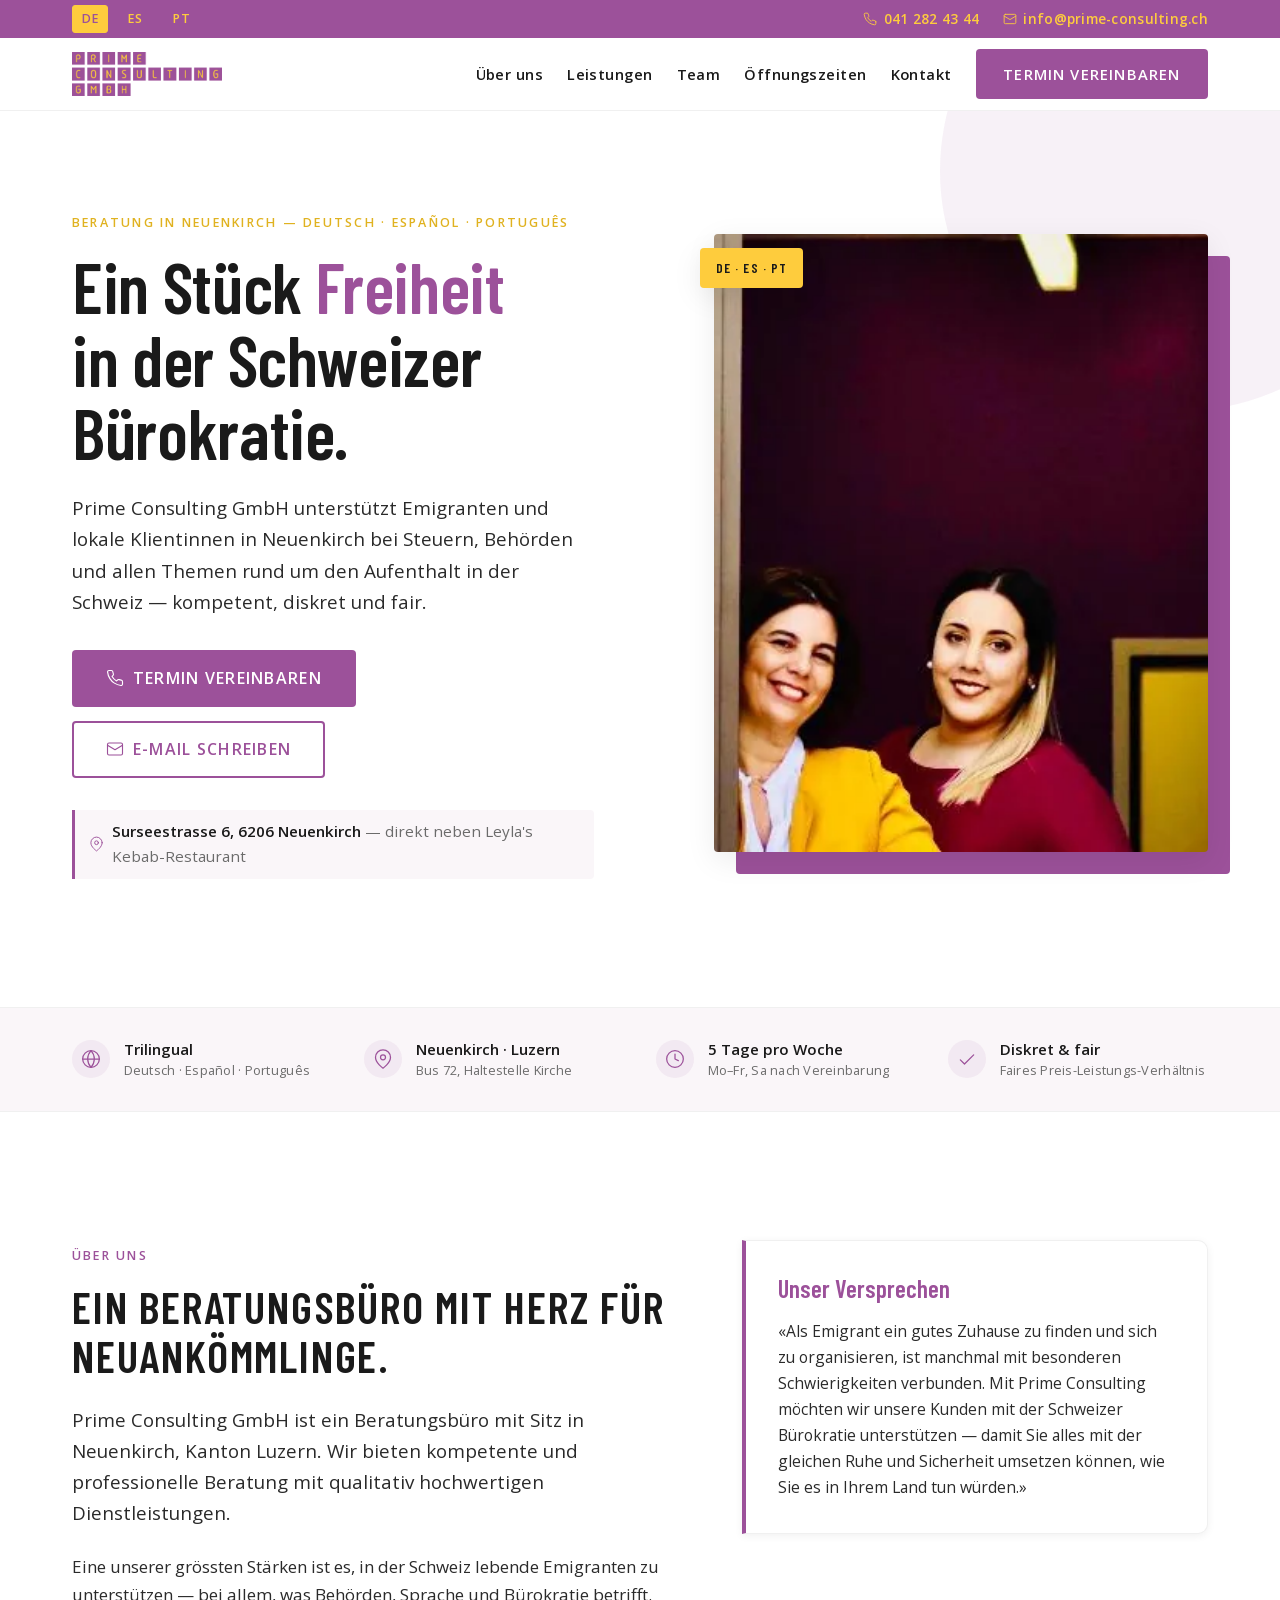
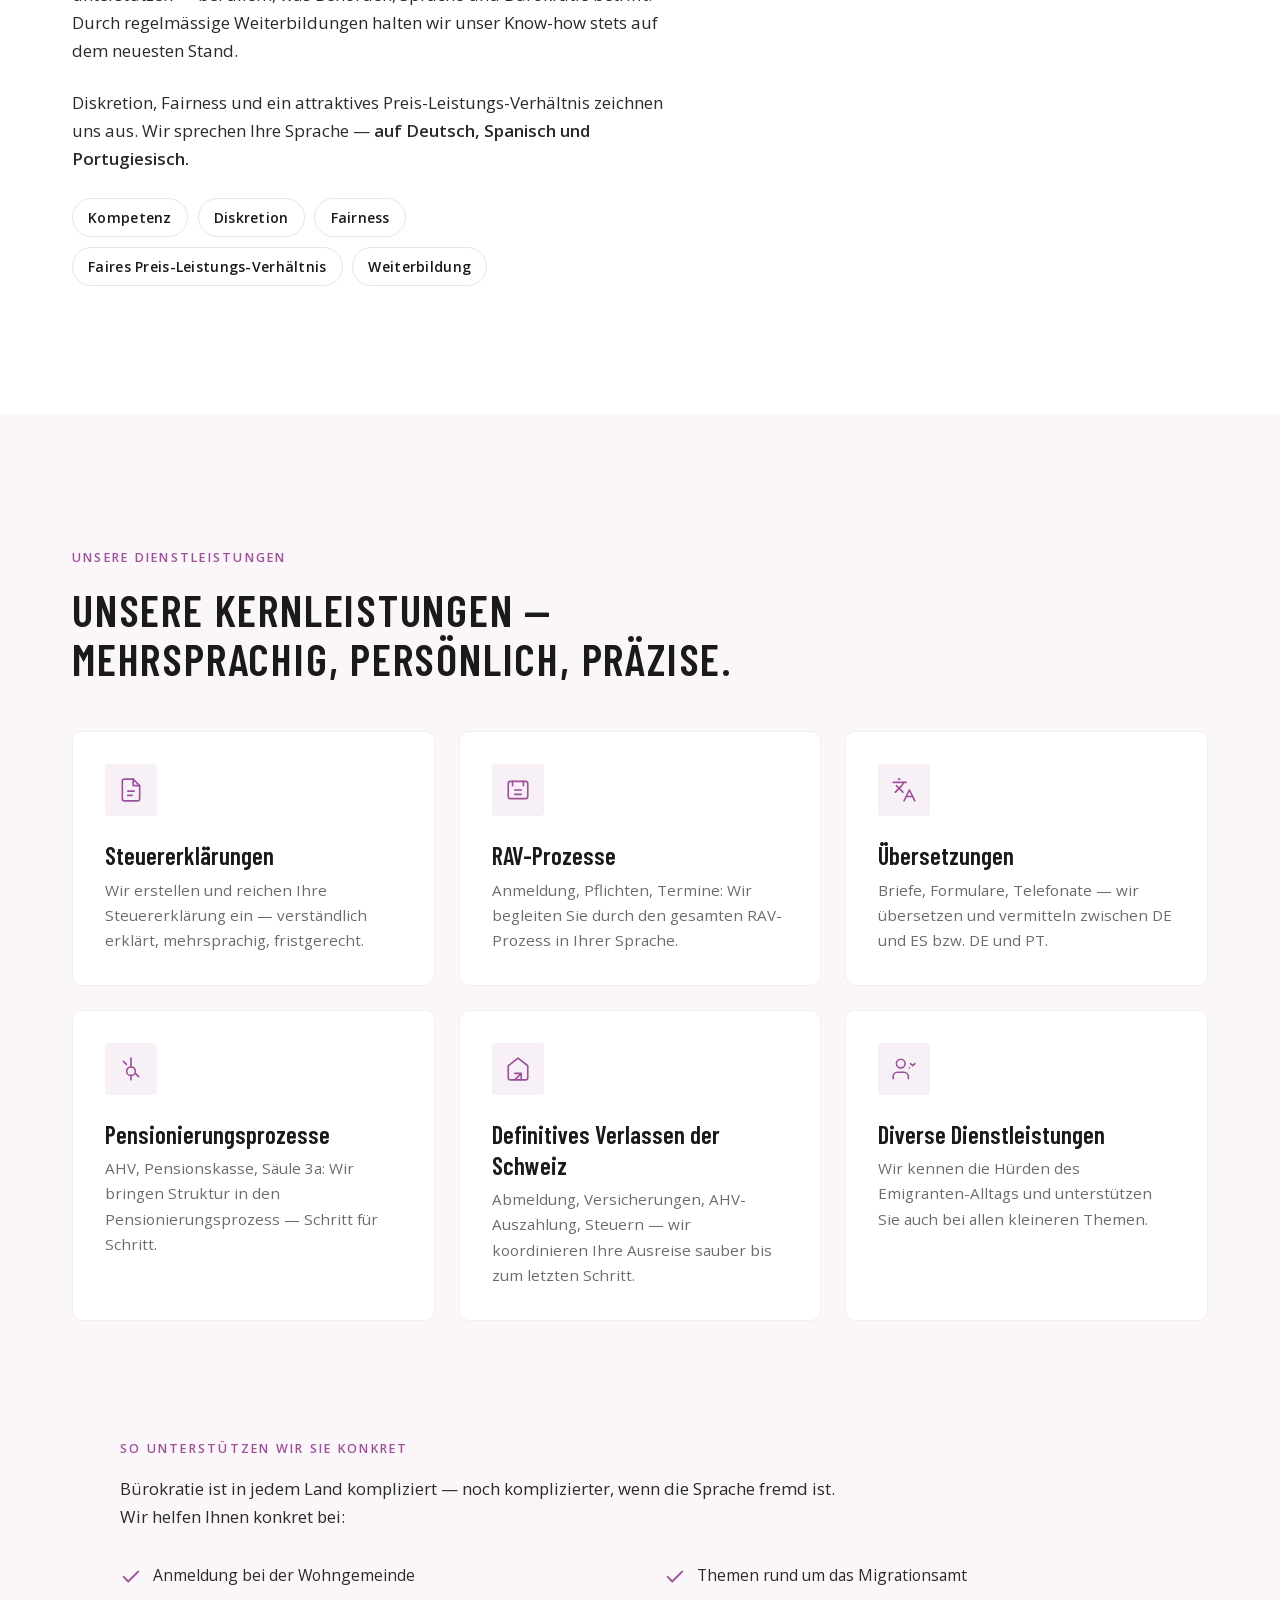
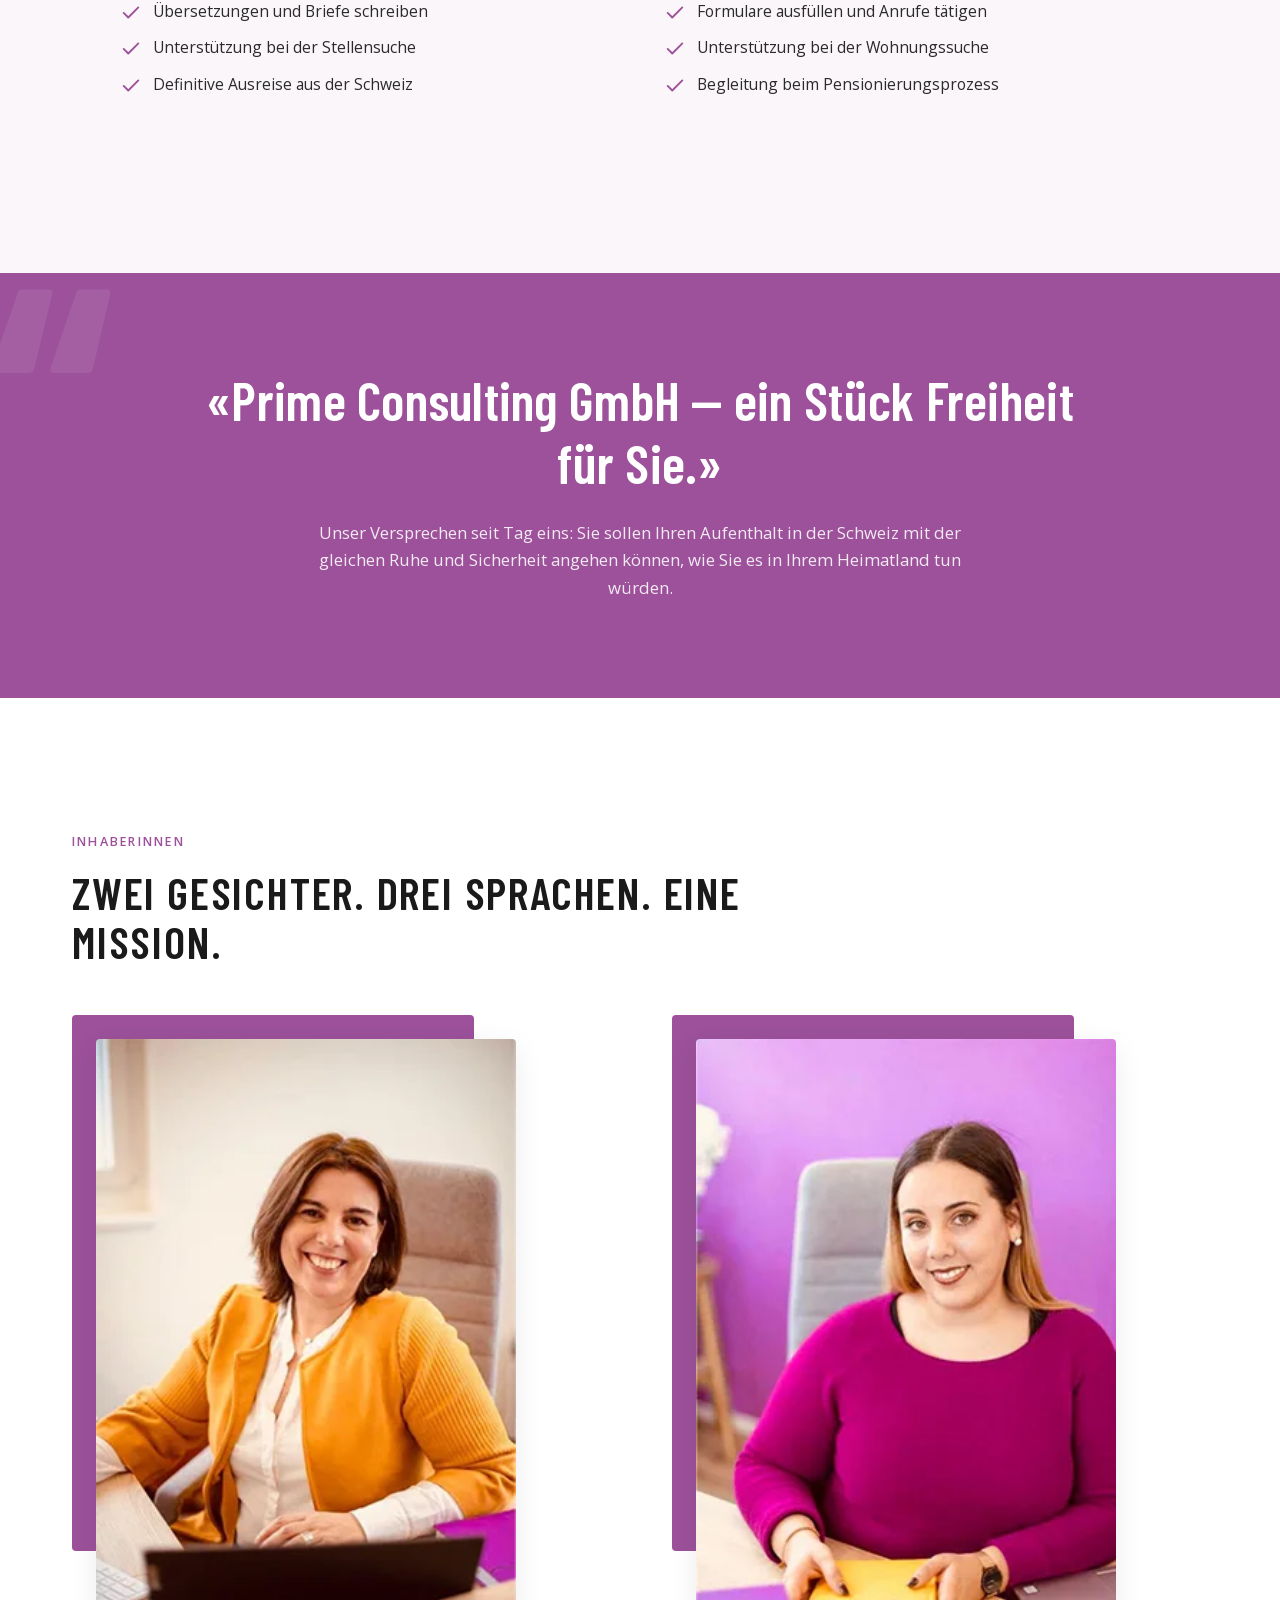
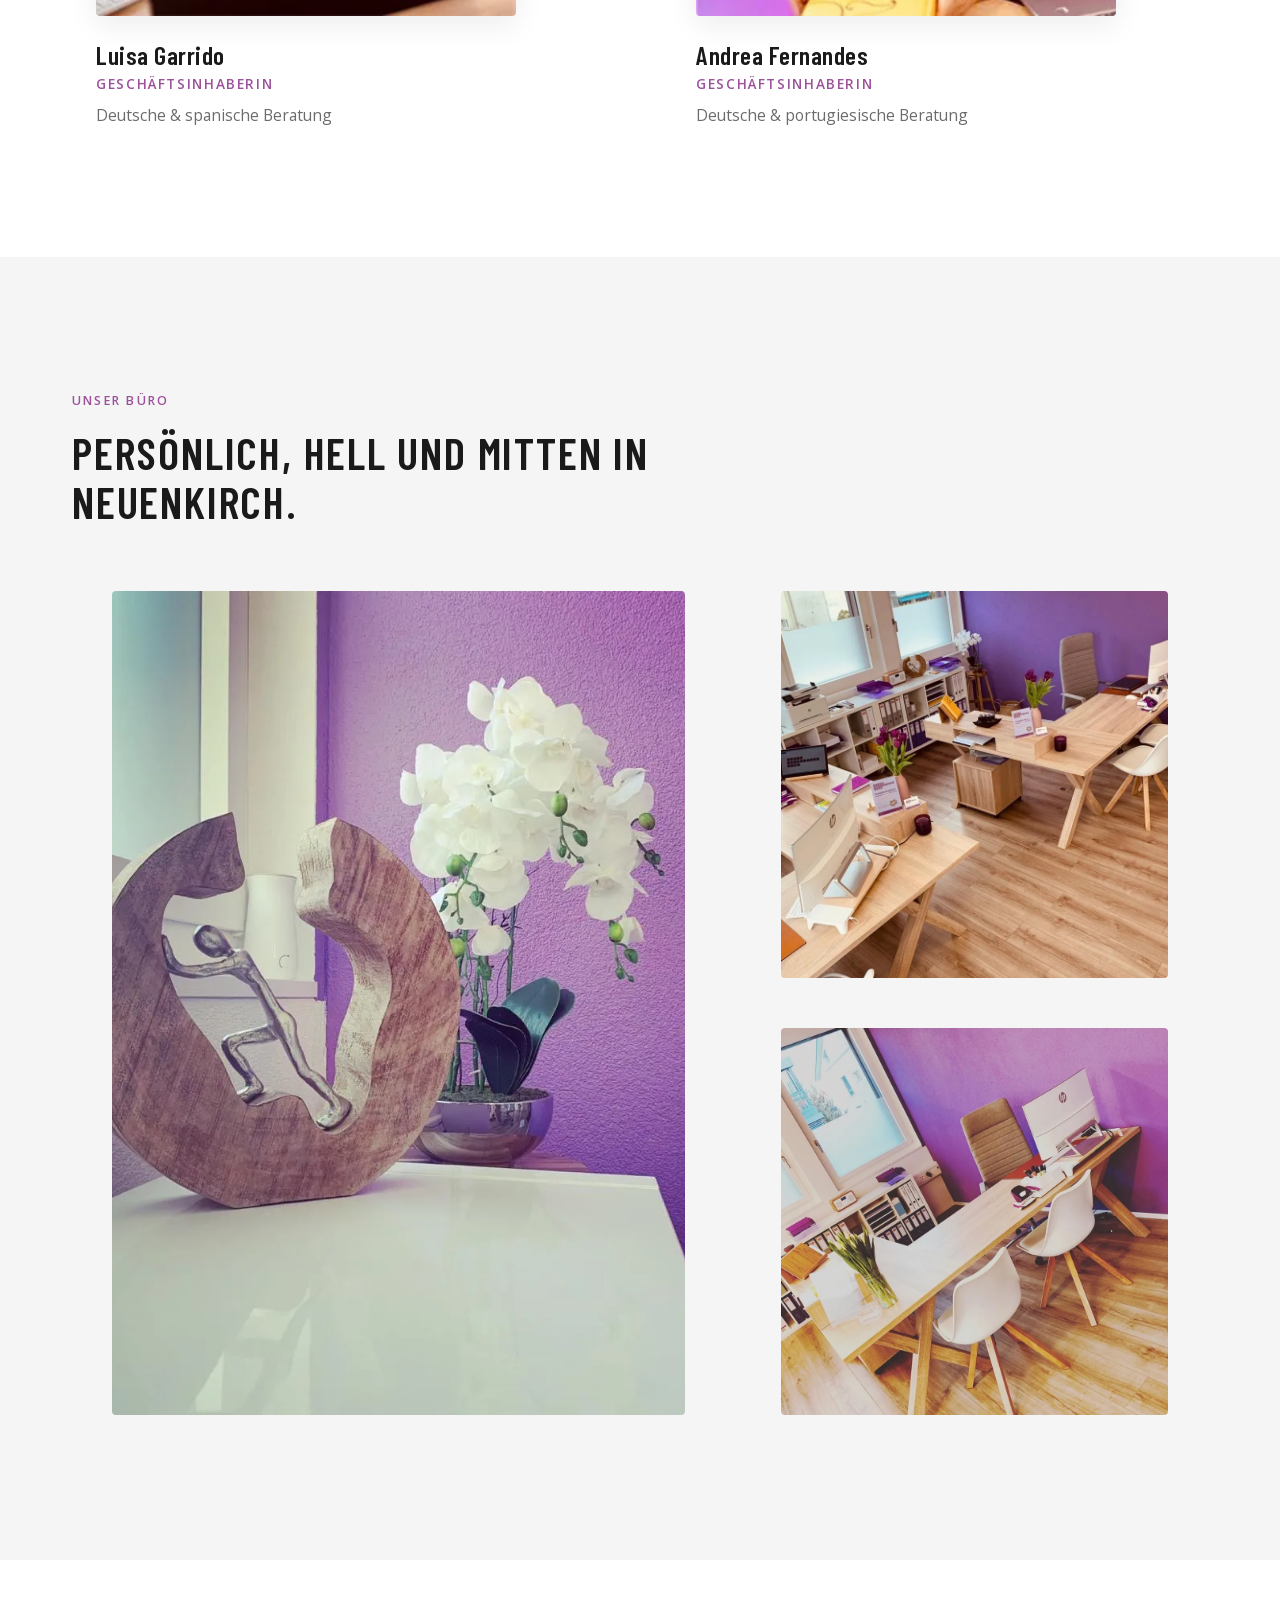
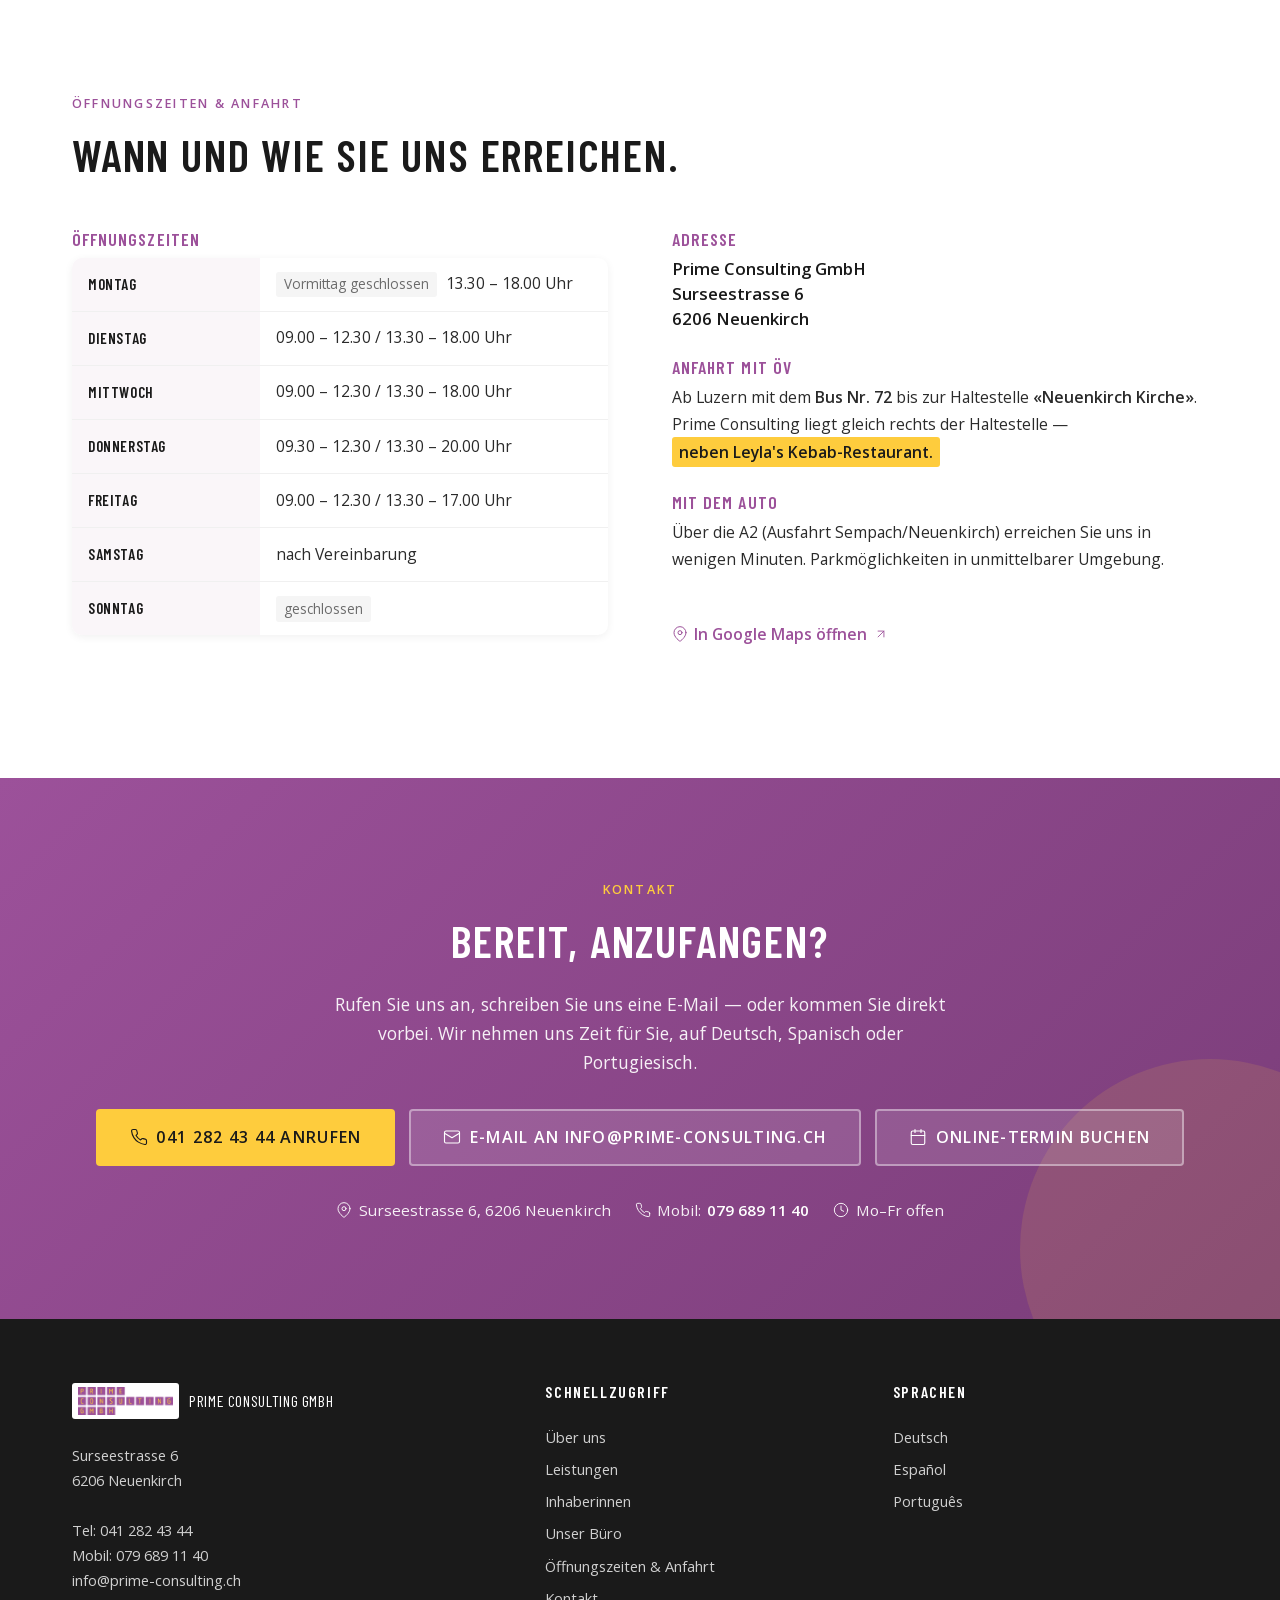
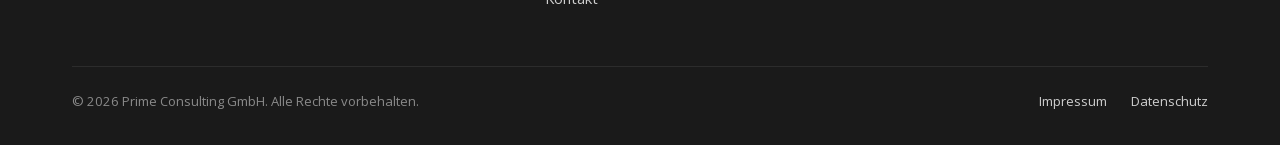
==== index.html @ ddb20177 "Initial commit: Modernisiertes Redesign prime-consulting.ch CD-Adoption (Modus B) — bestehende Marke" ====
<!doctype html>
<html lang="de-CH">
<head>
  <meta charset="utf-8">
  <meta name="viewport" content="width=device-width, initial-scale=1, viewport-fit=cover">
  <meta name="theme-color" content="#9c519a">

  <title>Prime Consulting GmbH — Beratung für Emigranten in Neuenkirch (DE · ES · PT)</title>
  <meta name="description" content="Beratungsbüro in Neuenkirch (LU) für spanisch-, portugiesisch- und deutschsprachige Klienten. Steuern, RAV, Übersetzungen, Pensionierung. Termin: 041 282 43 44.">
  <meta name="keywords" content="Beratung Neuenkirch, Steuererklärung Luzern, RAV Beratung Spanisch, Asesoría Lucerna, Aconselhamento Suíça, Emigranten Beratung">
  <meta name="author" content="Prime Consulting GmbH">
  <meta name="robots" content="index, follow">

  <link rel="canonical" href="https://prime-consulting.ch/">
  <link rel="alternate" href="https://prime-consulting.ch/" hreflang="de-CH">
  <link rel="alternate" href="https://prime-consulting.ch/" hreflang="x-default">

  <!-- Open Graph -->
  <meta property="og:title" content="Prime Consulting GmbH — Beratung in DE · ES · PT">
  <meta property="og:description" content="Beratungsbüro in Neuenkirch (LU). Steuern, Behörden, Pensionierung — auf Deutsch, Spanisch, Portugiesisch.">
  <meta property="og:image" content="https://prime-consulting.ch/assets/images/Prime-Andrea-Luisa-wide.jpg">
  <meta property="og:url" content="https://prime-consulting.ch/">
  <meta property="og:type" content="website">
  <meta property="og:locale" content="de_CH">
  <meta property="og:site_name" content="Prime Consulting GmbH">

  <!-- Twitter -->
  <meta name="twitter:card" content="summary_large_image">
  <meta name="twitter:title" content="Prime Consulting GmbH — Beratung in DE · ES · PT">
  <meta name="twitter:description" content="Beratungsbüro in Neuenkirch (LU). Steuern, Behörden, Pensionierung.">
  <meta name="twitter:image" content="https://prime-consulting.ch/assets/images/Prime-Andrea-Luisa-wide.jpg">

  <!-- Favicon (Logo) -->
  <link rel="icon" type="image/png" href="assets/images/Prime-Logo-PNG.png">
  <link rel="apple-touch-icon" href="assets/images/Prime-Logo-PNG.png">

  <!-- Preload critical assets -->
  <link rel="preload" href="assets/fonts/barlow-condensed-600.woff2" as="font" type="font/woff2" crossorigin>
  <link rel="preload" href="assets/fonts/open-sans-400.woff2" as="font" type="font/woff2" crossorigin>
  <link rel="preload" as="image" href="assets/images/Prime-Andrea-Luisa-wide.webp" type="image/webp">

  <link rel="stylesheet" href="css/style.css">

  <!-- JSON-LD: LocalBusiness -->
  <script type="application/ld+json">
  {
    "@context": "https://schema.org",
    "@type": "LocalBusiness",
    "@id": "https://prime-consulting.ch/#localbusiness",
    "name": "Prime Consulting GmbH",
    "image": "https://prime-consulting.ch/assets/images/Prime-Andrea-Luisa-wide.jpg",
    "logo": "https://prime-consulting.ch/assets/images/Prime-Logo-PNG.png",
    "url": "https://prime-consulting.ch/",
    "telephone": "+41412824344",
    "email": "info@prime-consulting.ch",
    "priceRange": "$$",
    "description": "Beratungsbüro in Neuenkirch (LU) für spanisch-, portugiesisch- und deutschsprachige Klienten. Steuern, RAV, Übersetzungen, Pensionierung.",
    "address": {
      "@type": "PostalAddress",
      "streetAddress": "Surseestrasse 6",
      "addressLocality": "Neuenkirch",
      "postalCode": "6206",
      "addressRegion": "LU",
      "addressCountry": "CH"
    },
    "geo": {
      "@type": "GeoCoordinates",
      "latitude": 47.2086,
      "longitude": 8.1986
    },
    "areaServed": [
      { "@type": "AdministrativeArea", "name": "Kanton Luzern" },
      { "@type": "Country", "name": "Schweiz" }
    ],
    "availableLanguage": [
      { "@type": "Language", "name": "German", "alternateName": "de" },
      { "@type": "Language", "name": "Spanish", "alternateName": "es" },
      { "@type": "Language", "name": "Portuguese", "alternateName": "pt" }
    ],
    "openingHoursSpecification": [
      { "@type": "OpeningHoursSpecification", "dayOfWeek": "Monday",    "opens": "13:30", "closes": "18:00" },
      { "@type": "OpeningHoursSpecification", "dayOfWeek": "Tuesday",   "opens": "09:00", "closes": "12:30" },
      { "@type": "OpeningHoursSpecification", "dayOfWeek": "Tuesday",   "opens": "13:30", "closes": "18:00" },
      { "@type": "OpeningHoursSpecification", "dayOfWeek": "Wednesday", "opens": "09:00", "closes": "12:30" },
      { "@type": "OpeningHoursSpecification", "dayOfWeek": "Wednesday", "opens": "13:30", "closes": "18:00" },
      { "@type": "OpeningHoursSpecification", "dayOfWeek": "Thursday",  "opens": "09:30", "closes": "12:30" },
      { "@type": "OpeningHoursSpecification", "dayOfWeek": "Thursday",  "opens": "13:30", "closes": "20:00" },
      { "@type": "OpeningHoursSpecification", "dayOfWeek": "Friday",    "opens": "09:00", "closes": "12:30" },
      { "@type": "OpeningHoursSpecification", "dayOfWeek": "Friday",    "opens": "13:30", "closes": "17:00" }
    ],
    "contactPoint": [{
      "@type": "ContactPoint",
      "telephone": "+41412824344",
      "contactType": "customer service",
      "availableLanguage": ["de", "es", "pt"],
      "areaServed": "CH"
    }, {
      "@type": "ContactPoint",
      "telephone": "+41796891140",
      "contactType": "mobile",
      "availableLanguage": ["de", "es", "pt"]
    }]
  }
  </script>

  <!-- JSON-LD: Organization -->
  <script type="application/ld+json">
  {
    "@context": "https://schema.org",
    "@type": "Organization",
    "@id": "https://prime-consulting.ch/#organization",
    "name": "Prime Consulting GmbH",
    "legalName": "Prime Consulting GmbH",
    "url": "https://prime-consulting.ch/",
    "logo": "https://prime-consulting.ch/assets/images/Prime-Logo-PNG.png",
    "knowsLanguage": ["de", "es", "pt"],
    "founder": [
      {
        "@type": "Person",
        "name": "Luisa Garrido",
        "jobTitle": "Geschäftsinhaberin",
        "knowsLanguage": ["de", "es"]
      },
      {
        "@type": "Person",
        "name": "Andrea Fernandes",
        "jobTitle": "Geschäftsinhaberin",
        "knowsLanguage": ["de", "pt"]
      }
    ],
    "address": {
      "@type": "PostalAddress",
      "streetAddress": "Surseestrasse 6",
      "addressLocality": "Neuenkirch",
      "postalCode": "6206",
      "addressCountry": "CH"
    }
  }
  </script>

  <!-- JSON-LD: Services -->
  <script type="application/ld+json">
  {
    "@context": "https://schema.org",
    "@graph": [
      {
        "@type": "Service",
        "name": "Steuererklärungen",
        "provider": { "@id": "https://prime-consulting.ch/#localbusiness" },
        "areaServed": { "@type": "Country", "name": "Schweiz" },
        "description": "Erstellung und Einreichung von Steuererklärungen für Privatpersonen, mehrsprachig (DE, ES, PT)."
      },
      {
        "@type": "Service",
        "name": "RAV-Prozesse",
        "provider": { "@id": "https://prime-consulting.ch/#localbusiness" },
        "areaServed": { "@type": "Country", "name": "Schweiz" },
        "description": "Begleitung im RAV-Prozess: Anmeldung, Pflichten, Kommunikation mit Behörden auf Deutsch, Spanisch oder Portugiesisch."
      },
      {
        "@type": "Service",
        "name": "Übersetzungen",
        "provider": { "@id": "https://prime-consulting.ch/#localbusiness" },
        "description": "Übersetzungen, Briefe, Formulare und Telefonate in den Sprachkombinationen DE/ES und DE/PT."
      },
      {
        "@type": "Service",
        "name": "Pensionierungsprozesse",
        "provider": { "@id": "https://prime-consulting.ch/#localbusiness" },
        "areaServed": { "@type": "Country", "name": "Schweiz" },
        "description": "Beratung und Begleitung im gesamten Pensionierungsprozess."
      },
      {
        "@type": "Service",
        "name": "Definitives Verlassen der Schweiz",
        "provider": { "@id": "https://prime-consulting.ch/#localbusiness" },
        "description": "Vollständige Unterstützung bei der definitiven Ausreise: Abmeldung, AHV, Versicherungen, Steuern."
      }
    ]
  }
  </script>
</head>
<body>

  <a href="#main" class="skip-link">Zum Hauptinhalt springen</a>

  <!-- ============================================================
       TOP BAR
       ============================================================ -->
  <div class="topbar" id="topbar">
    <div class="container topbar__inner">
      <ul class="lang-switch" aria-label="Sprache wählen">
        <li><a href="/" aria-current="true" lang="de">DE</a></li>
        <li>
          <button type="button" lang="es"
            data-not-implemented="La versión en español estará disponible próximamente.">
            ES
          </button>
        </li>
        <li>
          <button type="button" lang="pt"
            data-not-implemented="A versão em português estará disponível em breve.">
            PT
          </button>
        </li>
      </ul>
      <div class="topbar__contact">
        <a href="tel:+41412824344" aria-label="Anrufen — 041 282 43 44">
          <svg class="icon" viewBox="0 0 24 24" aria-hidden="true"><path d="M22 16.92v3a2 2 0 0 1-2.18 2 19.79 19.79 0 0 1-8.63-3.07 19.5 19.5 0 0 1-6-6A19.79 19.79 0 0 1 2.12 4.18 2 2 0 0 1 4.11 2h3a2 2 0 0 1 2 1.72c.13.96.36 1.9.7 2.8a2 2 0 0 1-.45 2.11L8.09 9.91a16 16 0 0 0 6 6l1.27-1.27a2 2 0 0 1 2.11-.45c.9.34 1.84.57 2.8.7A2 2 0 0 1 22 16.92Z"/></svg>
          <span>041 282 43 44</span>
        </a>
        <a href="mailto:info@prime-consulting.ch" class="topbar__email" aria-label="E-Mail an info@prime-consulting.ch">
          <svg class="icon" viewBox="0 0 24 24" aria-hidden="true"><rect x="2" y="4" width="20" height="16" rx="2"/><path d="m22 7-10 6L2 7"/></svg>
          <span>info@prime-consulting.ch</span>
        </a>
      </div>
    </div>
  </div>

  <!-- ============================================================
       HEADER (sticky)
       ============================================================ -->
  <header class="header" id="header">
    <div class="container header__inner">
      <a href="#hero" class="header__logo" aria-label="Prime Consulting GmbH — Startseite">
        <img src="assets/images/Prime-Logo-PNG.png" alt="Prime Consulting GmbH Logo" width="160" height="44">
      </a>
      <nav class="nav" aria-label="Hauptnavigation">
        <ul class="nav__list">
          <li><a class="nav__link" href="#ueber">Über uns</a></li>
          <li><a class="nav__link" href="#leistungen">Leistungen</a></li>
          <li><a class="nav__link" href="#team">Team</a></li>
          <li><a class="nav__link" href="#zeiten-anfahrt">Öffnungszeiten</a></li>
          <li><a class="nav__link" href="#kontakt">Kontakt</a></li>
        </ul>
        <a class="btn btn--primary nav__cta" href="tel:+41412824344">Termin vereinbaren</a>
        <button class="nav-toggle" type="button"
                aria-label="Menü öffnen"
                aria-expanded="false"
                aria-controls="nav-panel">
          <svg class="icon icon-open" viewBox="0 0 24 24" aria-hidden="true"><path d="M3 6h18M3 12h18M3 18h18"/></svg>
          <svg class="icon icon-close" viewBox="0 0 24 24" aria-hidden="true"><path d="M6 6 18 18M18 6 6 18"/></svg>
        </button>
      </nav>
    </div>

    <!-- Mobile nav panel -->
    <div class="nav-panel" id="nav-panel" aria-label="Mobile Navigation">
      <ul class="nav-panel__list">
        <li><a href="#ueber">Über uns</a></li>
        <li><a href="#leistungen">Leistungen</a></li>
        <li><a href="#team">Team</a></li>
        <li><a href="#buero">Unser Büro</a></li>
        <li><a href="#zeiten-anfahrt">Öffnungszeiten & Anfahrt</a></li>
        <li><a href="#kontakt">Kontakt</a></li>
      </ul>
      <div class="nav-panel__cta">
        <a class="btn btn--primary btn--lg" href="tel:+41412824344">041 282 43 44 anrufen</a>
        <a class="btn btn--outline" href="mailto:info@prime-consulting.ch">E-Mail schreiben</a>
      </div>
    </div>
  </header>

  <main id="main">

    <!-- ============================================================
         HERO
         ============================================================ -->
    <section class="hero" id="hero" aria-labelledby="hero-title">
      <div class="container">
        <div class="hero__grid">
          <div class="hero__copy">
            <span class="eyebrow eyebrow--gold">Beratung in Neuenkirch — Deutsch · Español · Português</span>
            <h1 id="hero-title" class="hero__title">
              Ein Stück <span class="accent">Freiheit</span><br>
              in der Schweizer Bürokratie.
            </h1>
            <p class="hero__sub">
              Prime Consulting GmbH unterstützt Emigranten und lokale Klientinnen
              in Neuenkirch bei Steuern, Behörden und allen Themen rund um den
              Aufenthalt in der Schweiz — kompetent, diskret und fair.
            </p>
            <div class="hero__ctas">
              <a class="btn btn--primary btn--lg" href="tel:+41412824344">
                <svg class="icon" viewBox="0 0 24 24" aria-hidden="true"><path d="M22 16.92v3a2 2 0 0 1-2.18 2 19.79 19.79 0 0 1-8.63-3.07 19.5 19.5 0 0 1-6-6A19.79 19.79 0 0 1 2.12 4.18 2 2 0 0 1 4.11 2h3a2 2 0 0 1 2 1.72c.13.96.36 1.9.7 2.8a2 2 0 0 1-.45 2.11L8.09 9.91a16 16 0 0 0 6 6l1.27-1.27a2 2 0 0 1 2.11-.45c.9.34 1.84.57 2.8.7A2 2 0 0 1 22 16.92Z"/></svg>
                Termin vereinbaren
              </a>
              <a class="btn btn--outline btn--lg" href="mailto:info@prime-consulting.ch">
                <svg class="icon" viewBox="0 0 24 24" aria-hidden="true"><rect x="2" y="4" width="20" height="16" rx="2"/><path d="m22 7-10 6L2 7"/></svg>
                E-Mail schreiben
              </a>
            </div>
            <p class="hero__local">
              <svg class="icon" viewBox="0 0 24 24" aria-hidden="true" style="color: var(--color-primary); width:18px; height:18px;"><path d="M21 10c0 7-9 13-9 13s-9-6-9-13a9 9 0 0 1 18 0Z"/><circle cx="12" cy="10" r="3"/></svg>
              <span><strong>Surseestrasse 6, 6206 Neuenkirch</strong> — direkt neben Leyla's Kebab-Restaurant</span>
            </p>
          </div>
          <div class="hero__media">
            <span class="hero__badge">DE · ES · PT</span>
            <picture>
              <source srcset="assets/images/hero-portrait.webp" type="image/webp">
              <img src="assets/images/hero-portrait.jpg"
                   alt="Luisa Garrido und Andrea Fernandes im Eingang der Prime Consulting GmbH in Neuenkirch."
                   width="540" height="650"
                   class="hero__media-img"
                   fetchpriority="high"
                   decoding="async">
            </picture>
          </div>
        </div>
      </div>
    </section>

    <!-- ============================================================
         TRUST BAR
         ============================================================ -->
    <section class="trust" id="trust" aria-label="Vertrauen auf einen Blick">
      <div class="container">
        <ul class="trust__grid" style="list-style:none; padding:0; margin:0;">
          <li class="trust__item">
            <span class="trust__icon" aria-hidden="true">
              <svg class="icon" viewBox="0 0 24 24"><circle cx="12" cy="12" r="10"/><path d="M2 12h20M12 2a15.3 15.3 0 0 1 4 10 15.3 15.3 0 0 1-4 10 15.3 15.3 0 0 1-4-10 15.3 15.3 0 0 1 4-10Z"/></svg>
            </span>
            <span class="trust__text">Trilingual<small>Deutsch · Español · Português</small></span>
          </li>
          <li class="trust__item">
            <span class="trust__icon" aria-hidden="true">
              <svg class="icon" viewBox="0 0 24 24"><path d="M21 10c0 7-9 13-9 13s-9-6-9-13a9 9 0 0 1 18 0Z"/><circle cx="12" cy="10" r="3"/></svg>
            </span>
            <span class="trust__text">Neuenkirch · Luzern<small>Bus 72, Haltestelle Kirche</small></span>
          </li>
          <li class="trust__item">
            <span class="trust__icon" aria-hidden="true">
              <svg class="icon" viewBox="0 0 24 24"><circle cx="12" cy="12" r="10"/><path d="M12 6v6l4 2"/></svg>
            </span>
            <span class="trust__text">5 Tage pro Woche<small>Mo–Fr, Sa nach Vereinbarung</small></span>
          </li>
          <li class="trust__item">
            <span class="trust__icon" aria-hidden="true">
              <svg class="icon" viewBox="0 0 24 24"><path d="M20 7 9 18l-5-5"/></svg>
            </span>
            <span class="trust__text">Diskret & fair<small>Faires Preis-Leistungs-Verhältnis</small></span>
          </li>
        </ul>
      </div>
    </section>

    <!-- ============================================================
         ÜBER UNS
         ============================================================ -->
    <section class="section" id="ueber" aria-labelledby="ueber-title">
      <div class="container">
        <div class="about__grid">
          <div>
            <span class="eyebrow">Über uns</span>
            <h2 id="ueber-title">Ein Beratungsbüro mit Herz für Neuankömmlinge.</h2>
            <p class="lead">
              Prime Consulting GmbH ist ein Beratungsbüro mit Sitz in Neuenkirch,
              Kanton Luzern. Wir bieten kompetente und professionelle Beratung
              mit qualitativ hochwertigen Dienstleistungen.
            </p>
            <p>
              Eine unserer grössten Stärken ist es, in der Schweiz lebende
              Emigranten zu unterstützen — bei allem, was Behörden, Sprache
              und Bürokratie betrifft. Durch regelmässige Weiterbildungen
              halten wir unser Know-how stets auf dem neuesten Stand.
            </p>
            <p>
              Diskretion, Fairness und ein attraktives Preis-Leistungs-Verhältnis
              zeichnen uns aus. Wir sprechen Ihre Sprache —
              <strong>auf Deutsch, Spanisch und Portugiesisch.</strong>
            </p>
            <ul class="about__values" aria-label="Unsere Werte">
              <li>Kompetenz</li>
              <li>Diskretion</li>
              <li>Fairness</li>
              <li>Faires Preis-Leistungs-Verhältnis</li>
              <li>Weiterbildung</li>
            </ul>
          </div>
          <aside class="about__aside" aria-label="Unser Versprechen">
            <h3>Unser Versprechen</h3>
            <p>
              «Als Emigrant ein gutes Zuhause zu finden und sich zu
              organisieren, ist manchmal mit besonderen Schwierigkeiten
              verbunden. Mit Prime Consulting möchten wir unsere Kunden mit
              der Schweizer Bürokratie unterstützen — damit Sie alles mit
              der gleichen Ruhe und Sicherheit umsetzen können, wie Sie es
              in Ihrem Land tun würden.»
            </p>
          </aside>
        </div>
      </div>
    </section>

    <!-- ============================================================
         LEISTUNGEN
         ============================================================ -->
    <section class="section section--alt" id="leistungen" aria-labelledby="leistungen-title">
      <div class="container">
        <div class="section__head">
          <span class="eyebrow">Unsere Dienstleistungen</span>
          <h2 id="leistungen-title">Unsere Kernleistungen — mehrsprachig, persönlich, präzise.</h2>
        </div>

        <div class="services__grid">
          <article class="service">
            <span class="service__icon" aria-hidden="true">
              <svg class="icon" viewBox="0 0 24 24"><path d="M14 2H6a2 2 0 0 0-2 2v16a2 2 0 0 0 2 2h12a2 2 0 0 0 2-2V8z"/><path d="M14 2v6h6M9 13h6M9 17h4"/></svg>
            </span>
            <h3>Steuererklärungen</h3>
            <p>Wir erstellen und reichen Ihre Steuererklärung ein — verständlich erklärt, mehrsprachig, fristgerecht.</p>
          </article>

          <article class="service">
            <span class="service__icon" aria-hidden="true">
              <svg class="icon" viewBox="0 0 24 24"><path d="M9 12h6M9 16h6"/><rect x="3" y="4" width="18" height="16" rx="2"/><path d="M7 4v4M17 4v4"/></svg>
            </span>
            <h3>RAV-Prozesse</h3>
            <p>Anmeldung, Pflichten, Termine: Wir begleiten Sie durch den gesamten RAV-Prozess in Ihrer Sprache.</p>
          </article>

          <article class="service">
            <span class="service__icon" aria-hidden="true">
              <svg class="icon" viewBox="0 0 24 24"><path d="m5 8 6 6"/><path d="m4 14 6-6 2-3"/><path d="M2 5h12M7 2h1"/><path d="m22 22-5-10-5 10"/><path d="M14 18h6"/></svg>
            </span>
            <h3>Übersetzungen</h3>
            <p>Briefe, Formulare, Telefonate — wir übersetzen und vermitteln zwischen DE und ES bzw. DE und PT.</p>
          </article>

          <article class="service">
            <span class="service__icon" aria-hidden="true">
              <svg class="icon" viewBox="0 0 24 24"><path d="M12 2v8M12 22v-4"/><circle cx="12" cy="14" r="4"/><path d="m4.93 4.93 2.83 2.83M16.24 16.24l2.83 2.83"/></svg>
            </span>
            <h3>Pensionierungsprozesse</h3>
            <p>AHV, Pensionskasse, Säule 3a: Wir bringen Struktur in den Pensionierungsprozess — Schritt für Schritt.</p>
          </article>

          <article class="service">
            <span class="service__icon" aria-hidden="true">
              <svg class="icon" viewBox="0 0 24 24"><path d="M3 9 12 2l9 7v11a2 2 0 0 1-2 2H5a2 2 0 0 1-2-2z"/><path d="m9 22 6-6M9 16h6v6"/></svg>
            </span>
            <h3>Definitives Verlassen der Schweiz</h3>
            <p>Abmeldung, Versicherungen, AHV-Auszahlung, Steuern — wir koordinieren Ihre Ausreise sauber bis zum letzten Schritt.</p>
          </article>

          <article class="service">
            <span class="service__icon" aria-hidden="true">
              <svg class="icon" viewBox="0 0 24 24"><circle cx="9" cy="7" r="4"/><path d="M17 11h.01M22 7l-2 2-2-2"/><path d="M2 21v-2a4 4 0 0 1 4-4h6a4 4 0 0 1 4 4v2"/></svg>
            </span>
            <h3>Diverse Dienstleistungen</h3>
            <p>Wir kennen die Hürden des Emigranten-Alltags und unterstützen Sie auch bei allen kleineren Themen.</p>
          </article>
        </div>

        <div class="services-detail">
          <span class="eyebrow">So unterstützen wir Sie konkret</span>
          <p class="services-detail__intro">
            Bürokratie ist in jedem Land kompliziert — noch komplizierter,
            wenn die Sprache fremd ist. Wir helfen Ihnen konkret bei:
          </p>
          <ul class="services-detail__list">
            <li><svg viewBox="0 0 24 24" aria-hidden="true"><path d="M20 7 9 18l-5-5" stroke="currentColor" stroke-width="2" fill="none" stroke-linecap="round" stroke-linejoin="round"/></svg> Anmeldung bei der Wohngemeinde</li>
            <li><svg viewBox="0 0 24 24" aria-hidden="true"><path d="M20 7 9 18l-5-5" stroke="currentColor" stroke-width="2" fill="none" stroke-linecap="round" stroke-linejoin="round"/></svg> Themen rund um das Migrationsamt</li>
            <li><svg viewBox="0 0 24 24" aria-hidden="true"><path d="M20 7 9 18l-5-5" stroke="currentColor" stroke-width="2" fill="none" stroke-linecap="round" stroke-linejoin="round"/></svg> Übersetzungen und Briefe schreiben</li>
            <li><svg viewBox="0 0 24 24" aria-hidden="true"><path d="M20 7 9 18l-5-5" stroke="currentColor" stroke-width="2" fill="none" stroke-linecap="round" stroke-linejoin="round"/></svg> Formulare ausfüllen und Anrufe tätigen</li>
            <li><svg viewBox="0 0 24 24" aria-hidden="true"><path d="M20 7 9 18l-5-5" stroke="currentColor" stroke-width="2" fill="none" stroke-linecap="round" stroke-linejoin="round"/></svg> Unterstützung bei der Stellensuche</li>
            <li><svg viewBox="0 0 24 24" aria-hidden="true"><path d="M20 7 9 18l-5-5" stroke="currentColor" stroke-width="2" fill="none" stroke-linecap="round" stroke-linejoin="round"/></svg> Unterstützung bei der Wohnungssuche</li>
            <li><svg viewBox="0 0 24 24" aria-hidden="true"><path d="M20 7 9 18l-5-5" stroke="currentColor" stroke-width="2" fill="none" stroke-linecap="round" stroke-linejoin="round"/></svg> Definitive Ausreise aus der Schweiz</li>
            <li><svg viewBox="0 0 24 24" aria-hidden="true"><path d="M20 7 9 18l-5-5" stroke="currentColor" stroke-width="2" fill="none" stroke-linecap="round" stroke-linejoin="round"/></svg> Begleitung beim Pensionierungsprozess</li>
          </ul>
        </div>
      </div>
    </section>

    <!-- ============================================================
         PULL-QUOTE
         ============================================================ -->
    <section class="pullquote" id="quote" aria-label="Markenversprechen">
      <div class="container pullquote__inner">
        <blockquote>«Prime Consulting GmbH — ein Stück Freiheit für Sie.»</blockquote>
        <p class="pullquote__caption">
          Unser Versprechen seit Tag eins: Sie sollen Ihren Aufenthalt in der
          Schweiz mit der gleichen Ruhe und Sicherheit angehen können, wie
          Sie es in Ihrem Heimatland tun würden.
        </p>
      </div>
    </section>

    <!-- ============================================================
         TEAM
         ============================================================ -->
    <section class="section" id="team" aria-labelledby="team-title">
      <div class="container">
        <div class="section__head">
          <span class="eyebrow">Inhaberinnen</span>
          <h2 id="team-title">Zwei Gesichter. Drei Sprachen. Eine Mission.</h2>
        </div>
        <div class="team__grid">
          <article class="team-card">
            <div class="team-card__media">
              <picture>
                <source srcset="assets/images/Prime-luisa.webp" type="image/webp">
                <img src="assets/images/Prime-luisa.jpg"
                     alt="Portrait von Luisa Garrido, Geschäftsinhaberin Prime Consulting GmbH, in orangem Cardigan am Schreibtisch."
                     width="293" height="403"
                     decoding="async">
              </picture>
            </div>
            <div class="team-card__body">
              <h3 class="team-card__name">Luisa Garrido</h3>
              <span class="team-card__role">Geschäftsinhaberin</span>
              <p class="team-card__lang">Deutsche & spanische Beratung</p>
            </div>
          </article>

          <article class="team-card">
            <div class="team-card__media">
              <picture>
                <source srcset="assets/images/prime-andrea.webp" type="image/webp">
                <img src="assets/images/prime-andrea.jpg"
                     alt="Portrait von Andrea Fernandes, Geschäftsinhaberin Prime Consulting GmbH, vor magentafarbener Wand."
                     width="293" height="403"
                     decoding="async">
              </picture>
            </div>
            <div class="team-card__body">
              <h3 class="team-card__name">Andrea Fernandes</h3>
              <span class="team-card__role">Geschäftsinhaberin</span>
              <p class="team-card__lang">Deutsche & portugiesische Beratung</p>
            </div>
          </article>
        </div>
      </div>
    </section>

    <!-- ============================================================
         UNSER BÜRO
         ============================================================ -->
    <section class="section section--neutral" id="buero" aria-labelledby="buero-title">
      <div class="container">
        <div class="section__head">
          <span class="eyebrow">Unser Büro</span>
          <h2 id="buero-title">Persönlich, hell und mitten in Neuenkirch.</h2>
        </div>
        <div class="gallery">
          <figure class="gallery__item">
            <picture>
              <source srcset="assets/images/Prime-Buero-02-square.webp" type="image/webp">
              <img src="assets/images/Prime-Buero-02-square.jpg"
                   alt="Detailaufnahme aus dem Beratungsbüro: Holzskulptur und Orchidee vor magentafarbener Wand."
                   width="1024" height="1024"
                   decoding="async">
            </picture>
          </figure>
          <figure class="gallery__item">
            <picture>
              <source srcset="assets/images/Prime-Buero-03-square.webp" type="image/webp">
              <img src="assets/images/Prime-Buero-03-square.jpg"
                   alt="Blick in die Räumlichkeiten der Prime Consulting GmbH in Neuenkirch."
                   width="806" height="1024"
                   decoding="async">
                   decoding="async">
            </picture>
          </figure>
          <figure class="gallery__item">
            <picture>
              <source srcset="assets/images/Prime-Buero-05-square.webp" type="image/webp">
              <img src="assets/images/Prime-Buero-05-square.jpg"
                   alt="Innenansicht des Prime-Consulting-Büros an der Surseestrasse 6 in Neuenkirch."
                   width="976" height="976"
                   decoding="async">
                   decoding="async">
            </picture>
          </figure>
        </div>
      </div>
    </section>

    <!-- ============================================================
         ÖFFNUNGSZEITEN + ANFAHRT
         ============================================================ -->
    <section class="section" id="zeiten-anfahrt" aria-labelledby="zeiten-title">
      <div class="container">
        <div class="section__head">
          <span class="eyebrow">Öffnungszeiten & Anfahrt</span>
          <h2 id="zeiten-title">Wann und wie Sie uns erreichen.</h2>
        </div>
        <div class="times-grid">
          <div>
            <h3 class="zeiten__subhead">Öffnungszeiten</h3>
            <table class="hours-table" aria-label="Öffnungszeiten">
              <tbody>
                <tr>
                  <th scope="row">Montag</th>
                  <td><span class="closed">Vormittag geschlossen</span> 13.30 – 18.00 Uhr</td>
                </tr>
                <tr>
                  <th scope="row">Dienstag</th>
                  <td>09.00 – 12.30 / 13.30 – 18.00 Uhr</td>
                </tr>
                <tr>
                  <th scope="row">Mittwoch</th>
                  <td>09.00 – 12.30 / 13.30 – 18.00 Uhr</td>
                </tr>
                <tr>
                  <th scope="row">Donnerstag</th>
                  <td>09.30 – 12.30 / 13.30 – 20.00 Uhr</td>
                </tr>
                <tr>
                  <th scope="row">Freitag</th>
                  <td>09.00 – 12.30 / 13.30 – 17.00 Uhr</td>
                </tr>
                <tr>
                  <th scope="row">Samstag</th>
                  <td>nach Vereinbarung</td>
                </tr>
                <tr>
                  <th scope="row">Sonntag</th>
                  <td><span class="closed">geschlossen</span></td>
                </tr>
              </tbody>
            </table>
          </div>
          <div class="travel">
            <h3>Adresse</h3>
            <address>
              Prime Consulting GmbH<br>
              Surseestrasse 6<br>
              6206 Neuenkirch
            </address>

            <h3>Anfahrt mit ÖV</h3>
            <p>
              Ab Luzern mit dem <strong>Bus Nr. 72</strong> bis zur Haltestelle
              <strong>«Neuenkirch Kirche»</strong>. Prime Consulting liegt
              gleich rechts der Haltestelle —
              <span class="travel__highlight">neben Leyla's Kebab-Restaurant.</span>
            </p>

            <h3>Mit dem Auto</h3>
            <p>
              Über die A2 (Ausfahrt Sempach/Neuenkirch) erreichen Sie uns in
              wenigen Minuten. Parkmöglichkeiten in unmittelbarer Umgebung.
              <!-- TODO: konkrete Parkhinweise (Strassenparkplatz, Parkhaus?) bei den Inhaberinnen erfragen -->
            </p>

            <a class="travel__map-link"
               href="https://www.google.com/maps/search/?api=1&query=Surseestrasse+6%2C+6206+Neuenkirch"
               target="_blank" rel="noopener">
              <svg class="icon" viewBox="0 0 24 24" aria-hidden="true"><path d="M21 10c0 7-9 13-9 13s-9-6-9-13a9 9 0 0 1 18 0Z"/><circle cx="12" cy="10" r="3"/></svg>
              In Google Maps öffnen
              <svg class="icon" viewBox="0 0 24 24" aria-hidden="true" style="width:14px;height:14px;"><path d="M7 17 17 7M7 7h10v10"/></svg>
            </a>
          </div>
        </div>
      </div>
    </section>

    <!-- ============================================================
         KONTAKT-CTA
         ============================================================ -->
    <section class="cta" id="kontakt" aria-labelledby="kontakt-title">
      <div class="container cta__inner">
        <span class="eyebrow" style="color: var(--color-secondary);">Kontakt</span>
        <h2 id="kontakt-title">Bereit, anzufangen?</h2>
        <p class="cta__sub">
          Rufen Sie uns an, schreiben Sie uns eine E-Mail — oder kommen Sie
          direkt vorbei. Wir nehmen uns Zeit für Sie, auf Deutsch, Spanisch
          oder Portugiesisch.
        </p>
        <div class="cta__ctas">
          <a class="btn btn--secondary btn--lg" href="tel:+41412824344">
            <svg class="icon" viewBox="0 0 24 24" aria-hidden="true"><path d="M22 16.92v3a2 2 0 0 1-2.18 2 19.79 19.79 0 0 1-8.63-3.07 19.5 19.5 0 0 1-6-6A19.79 19.79 0 0 1 2.12 4.18 2 2 0 0 1 4.11 2h3a2 2 0 0 1 2 1.72c.13.96.36 1.9.7 2.8a2 2 0 0 1-.45 2.11L8.09 9.91a16 16 0 0 0 6 6l1.27-1.27a2 2 0 0 1 2.11-.45c.9.34 1.84.57 2.8.7A2 2 0 0 1 22 16.92Z"/></svg>
            041 282 43 44 anrufen
          </a>
          <a class="btn btn--ghost-light btn--lg" href="mailto:info@prime-consulting.ch">
            <svg class="icon" viewBox="0 0 24 24" aria-hidden="true"><rect x="2" y="4" width="20" height="16" rx="2"/><path d="m22 7-10 6L2 7"/></svg>
            E-Mail an info@prime-consulting.ch
          </a>
          <a class="btn btn--ghost-light btn--lg"
             href="#kontakt"
             data-not-implemented="Online-Termin-Buchung kommt in Kürze — bis dahin bitte per Telefon oder E-Mail.">
            <svg class="icon" viewBox="0 0 24 24" aria-hidden="true"><rect x="3" y="4" width="18" height="18" rx="2"/><path d="M16 2v4M8 2v4M3 10h18"/></svg>
            Online-Termin buchen
          </a>
        </div>
        <div class="cta__nap">
          <span>
            <svg class="icon" viewBox="0 0 24 24" aria-hidden="true"><path d="M21 10c0 7-9 13-9 13s-9-6-9-13a9 9 0 0 1 18 0Z"/><circle cx="12" cy="10" r="3"/></svg>
            Surseestrasse 6, 6206 Neuenkirch
          </span>
          <span>
            <svg class="icon" viewBox="0 0 24 24" aria-hidden="true"><path d="M22 16.92v3a2 2 0 0 1-2.18 2 19.79 19.79 0 0 1-8.63-3.07 19.5 19.5 0 0 1-6-6A19.79 19.79 0 0 1 2.12 4.18 2 2 0 0 1 4.11 2h3a2 2 0 0 1 2 1.72c.13.96.36 1.9.7 2.8a2 2 0 0 1-.45 2.11L8.09 9.91a16 16 0 0 0 6 6l1.27-1.27a2 2 0 0 1 2.11-.45c.9.34 1.84.57 2.8.7A2 2 0 0 1 22 16.92Z"/></svg>
            Mobil: <a href="tel:+41796891140">079 689 11 40</a>
          </span>
          <span>
            <svg class="icon" viewBox="0 0 24 24" aria-hidden="true"><circle cx="12" cy="12" r="10"/><path d="M12 6v6l4 2"/></svg>
            Mo–Fr offen
          </span>
        </div>
      </div>
    </section>

  </main>

  <!-- ============================================================
       FOOTER
       ============================================================ -->
  <footer class="footer" id="footer">
    <div class="container">
      <div class="footer__grid">
        <div class="footer__col footer__nap">
          <div class="footer__brand">
            <img src="assets/images/Prime-Logo-PNG.png" alt="" width="120" height="36">
            <span class="footer__brand-text">Prime Consulting GmbH</span>
          </div>
          <address>
            Surseestrasse 6<br>
            6206 Neuenkirch<br><br>
            Tel: <a href="tel:+41412824344">041 282 43 44</a><br>
            Mobil: <a href="tel:+41796891140">079 689 11 40</a><br>
            <a href="mailto:info@prime-consulting.ch">info@prime-consulting.ch</a>
          </address>
        </div>
        <div class="footer__col">
          <h4>Schnellzugriff</h4>
          <ul>
            <li><a href="#ueber">Über uns</a></li>
            <li><a href="#leistungen">Leistungen</a></li>
            <li><a href="#team">Inhaberinnen</a></li>
            <li><a href="#buero">Unser Büro</a></li>
            <li><a href="#zeiten-anfahrt">Öffnungszeiten & Anfahrt</a></li>
            <li><a href="#kontakt">Kontakt</a></li>
          </ul>
        </div>
        <div class="footer__col">
          <h4>Sprachen</h4>
          <ul>
            <li><a href="/" aria-current="true">Deutsch</a></li>
            <li>
              <a href="#" data-not-implemented="La versión en español estará disponible próximamente.">Español</a>
            </li>
            <li>
              <a href="#" data-not-implemented="A versão em português estará disponível em breve.">Português</a>
            </li>
          </ul>
        </div>
      </div>
      <div class="footer__bottom">
        <div>© <span data-year>2026</span> Prime Consulting GmbH. Alle Rechte vorbehalten.</div>
        <ul class="footer__bottom-links">
          <li>
            <a href="#" data-not-implemented="Impressum wird in Kürze veröffentlicht.">Impressum</a>
          </li>
          <li>
            <a href="#" data-not-implemented="Datenschutzerklärung wird in Kürze veröffentlicht.">Datenschutz</a>
          </li>
        </ul>
      </div>
    </div>
  </footer>

  <script src="js/main.js" defer></script>
</body>
</html>
---- css/style.css ----
/* ============================================================
   Prime Consulting GmbH — Stylesheet
   Modus B: CD-Adoption. Magenta + Gold, Barlow Condensed + Open Sans.
   ============================================================ */

/* ---------- Self-hosted Fonts ---------- */
@font-face {
  font-family: 'Barlow Condensed';
  font-style: normal;
  font-weight: 400;
  font-display: swap;
  src: url('../assets/fonts/barlow-condensed-400.woff2') format('woff2');
  unicode-range: U+0000-00FF, U+0131, U+0152-0153, U+02BB-02BC, U+02C6, U+02DA, U+02DC, U+2000-206F, U+20AC, U+2122, U+2212, U+2215, U+FEFF, U+FFFD;
}
@font-face {
  font-family: 'Barlow Condensed';
  font-style: normal;
  font-weight: 600;
  font-display: swap;
  src: url('../assets/fonts/barlow-condensed-600.woff2') format('woff2');
  unicode-range: U+0000-00FF, U+0131, U+0152-0153, U+02BB-02BC, U+02C6, U+02DA, U+02DC, U+2000-206F, U+20AC, U+2122, U+2212, U+2215, U+FEFF, U+FFFD;
}
@font-face {
  font-family: 'Open Sans';
  font-style: normal;
  font-weight: 400;
  font-stretch: 100%;
  font-display: swap;
  src: url('../assets/fonts/open-sans-400.woff2') format('woff2');
  unicode-range: U+0000-00FF, U+0131, U+0152-0153, U+02BB-02BC, U+02C6, U+02DA, U+02DC, U+2000-206F, U+20AC, U+2122, U+2212, U+2215, U+FEFF, U+FFFD;
}
@font-face {
  font-family: 'Open Sans';
  font-style: normal;
  font-weight: 600;
  font-stretch: 100%;
  font-display: swap;
  src: url('../assets/fonts/open-sans-600.woff2') format('woff2');
  unicode-range: U+0000-00FF, U+0131, U+0152-0153, U+02BB-02BC, U+02C6, U+02DA, U+02DC, U+2000-206F, U+20AC, U+2122, U+2212, U+2215, U+FEFF, U+FFFD;
}

/* ---------- Custom Properties ---------- */
:root {
  /* Brand */
  --color-primary: #9c519a;
  --color-primary-dark: #7a3d79;
  --color-primary-tint: rgba(156, 81, 154, 0.08);
  --color-secondary: #fecc3d;
  --color-secondary-dark: #e0b220;

  /* Neutrals */
  --color-text: #2a2a2a;
  --color-text-muted: #6b6b6b;
  --color-heading: #1a1a1a;
  --color-bg: #ffffff;
  --color-bg-soft: #faf6f9;
  --color-bg-alt: #f5f5f5;
  --color-bg-dark: #1a1a1a;
  --color-border: #e5e5e5;
  --color-border-soft: #f0f0f0;

  /* Typography */
  --font-head: 'Barlow Condensed', 'Helvetica Neue', Arial, sans-serif;
  --font-body: 'Open Sans', 'Helvetica Neue', Arial, sans-serif;

  /* Layout */
  --container: 1200px;
  --container-narrow: 920px;
  --radius: 4px;
  --radius-lg: 10px;
  --shadow-sm: 0 2px 8px rgba(0, 0, 0, 0.06);
  --shadow-md: 0 8px 30px rgba(0, 0, 0, 0.08);
  --shadow-lg: 0 20px 60px rgba(26, 26, 26, 0.18);

  /* Spacing scale */
  --space-1: 0.5rem;
  --space-2: 1rem;
  --space-3: 1.5rem;
  --space-4: 2rem;
  --space-5: 3rem;
  --space-6: 4rem;
  --space-7: 6rem;
  --space-8: 8rem;

  /* Header height */
  --header-height: 72px;
  --topbar-height: 38px;

  --transition: 0.25s ease;
}

/* ---------- Reset / Base ---------- */
*, *::before, *::after { box-sizing: border-box; }
html { -webkit-text-size-adjust: 100%; scroll-behavior: smooth; scroll-padding-top: calc(var(--header-height) + var(--topbar-height) + 12px); }
body {
  margin: 0;
  font-family: var(--font-body);
  font-size: 16px;
  line-height: 1.65;
  color: var(--color-text);
  background: var(--color-bg);
  -webkit-font-smoothing: antialiased;
  -moz-osx-font-smoothing: grayscale;
  overflow-x: hidden;
}
img, picture, svg { max-width: 100%; display: block; }
img { height: auto; }
.team-card__media picture,
.gallery__item picture {
  display: block;
  width: 100%;
  height: 100%;
}
a { color: var(--color-primary); text-decoration: none; transition: color var(--transition); }
a:hover, a:focus-visible { color: var(--color-primary-dark); }
:focus-visible { outline: 2px solid var(--color-primary); outline-offset: 3px; border-radius: 2px; }
button { font: inherit; cursor: pointer; border: none; background: none; color: inherit; }

/* ---------- Typography ---------- */
h1, h2, h3, h4 {
  font-family: var(--font-head);
  color: var(--color-heading);
  margin: 0 0 var(--space-3);
  line-height: 1.1;
  font-weight: 600;
}
h1 {
  font-size: clamp(2.4rem, 5.5vw, 4.4rem);
  line-height: 1.04;
  letter-spacing: -0.005em;
  font-weight: 600;
}
h2 {
  font-size: clamp(1.9rem, 4vw, 2.8rem);
  text-transform: uppercase;
  letter-spacing: 0.04em;
  line-height: 1.1;
}
h3 {
  font-size: clamp(1.25rem, 2.2vw, 1.55rem);
  font-weight: 600;
  line-height: 1.25;
}
p { margin: 0 0 var(--space-3); }
p:last-child { margin-bottom: 0; }

.eyebrow {
  font-family: var(--font-body);
  font-weight: 600;
  font-size: 0.78rem;
  letter-spacing: 0.18em;
  text-transform: uppercase;
  color: var(--color-primary);
  margin: 0 0 var(--space-2);
  display: inline-block;
}
.eyebrow--gold { color: var(--color-secondary-dark); }
.lead {
  font-size: clamp(1.05rem, 1.6vw, 1.18rem);
  line-height: 1.65;
  color: var(--color-text);
}

/* ---------- Layout helpers ---------- */
.container {
  width: 100%;
  max-width: var(--container);
  margin: 0 auto;
  padding: 0 1.25rem;
}
.container--narrow { max-width: var(--container-narrow); }
.section {
  padding: var(--space-6) 0;
}
.section--alt { background: var(--color-bg-soft); }
.section--neutral { background: var(--color-bg-alt); }
.section__head { margin-bottom: var(--space-5); max-width: 720px; }
.section__head--center { text-align: center; margin-left: auto; margin-right: auto; }

/* ---------- Buttons ---------- */
.btn {
  display: inline-flex;
  align-items: center;
  justify-content: center;
  gap: 0.55rem;
  padding: 0.95rem 1.6rem;
  min-height: 48px;
  font-family: var(--font-body);
  font-weight: 600;
  font-size: 0.92rem;
  letter-spacing: 0.08em;
  text-transform: uppercase;
  text-decoration: none;
  border-radius: var(--radius);
  border: 2px solid transparent;
  transition: background var(--transition), color var(--transition), border-color var(--transition), transform var(--transition);
  white-space: nowrap;
  line-height: 1;
}
.btn:hover, .btn:focus-visible { transform: translateY(-1px); }
.btn--primary {
  background: var(--color-primary);
  color: #fff;
}
.btn--primary:hover, .btn--primary:focus-visible {
  background: var(--color-primary-dark);
  color: #fff;
}
.btn--secondary {
  background: var(--color-secondary);
  color: var(--color-heading);
}
.btn--secondary:hover, .btn--secondary:focus-visible {
  background: var(--color-secondary-dark);
  color: var(--color-heading);
}
.btn--outline {
  background: transparent;
  color: var(--color-primary);
  border-color: var(--color-primary);
}
.btn--outline:hover, .btn--outline:focus-visible {
  background: var(--color-primary);
  color: #fff;
}
.btn--ghost-light {
  background: rgba(255, 255, 255, 0.12);
  color: #fff;
  border-color: rgba(255, 255, 255, 0.4);
}
.btn--ghost-light:hover, .btn--ghost-light:focus-visible {
  background: #fff;
  color: var(--color-primary);
  border-color: #fff;
}
.btn--lg { padding: 1.1rem 2rem; font-size: 1rem; min-height: 56px; }
.btn .icon { width: 18px; height: 18px; flex-shrink: 0; }

/* ---------- Icon (generic) ---------- */
.icon { display: inline-block; vertical-align: middle; stroke: currentColor; fill: none; stroke-width: 1.5; stroke-linecap: round; stroke-linejoin: round; }

/* ---------- Top Bar ---------- */
.topbar {
  background: var(--color-primary);
  color: var(--color-secondary);
  font-size: 0.85rem;
  height: var(--topbar-height);
  display: flex;
  align-items: center;
  position: relative;
  z-index: 50;
}
.topbar__inner {
  display: flex;
  align-items: center;
  justify-content: space-between;
  gap: var(--space-3);
}
.topbar a {
  color: var(--color-secondary);
  display: inline-flex;
  align-items: center;
  gap: 0.4rem;
}
.topbar a:hover, .topbar a:focus-visible { color: #fff; }
.topbar .icon { width: 14px; height: 14px; stroke: currentColor; }
.topbar__contact { display: flex; gap: var(--space-3); align-items: center; flex-wrap: wrap; }
.topbar__contact a { font-weight: 600; letter-spacing: 0.02em; }
.lang-switch {
  display: flex;
  align-items: center;
  gap: 0.65rem;
  list-style: none;
  padding: 0;
  margin: 0;
}
.lang-switch button, .lang-switch a {
  display: inline-flex;
  align-items: center;
  gap: 0.35rem;
  padding: 0.2rem 0.55rem;
  border-radius: 3px;
  font-weight: 600;
  font-size: 0.78rem;
  letter-spacing: 0.06em;
  color: var(--color-secondary);
  background: transparent;
  border: 1px solid transparent;
  text-transform: uppercase;
  cursor: pointer;
}
.lang-switch [aria-current="true"] {
  background: var(--color-secondary);
  color: var(--color-primary);
  border-color: var(--color-secondary);
}
.lang-switch button:hover, .lang-switch a:hover {
  color: #fff;
  border-color: rgba(255, 255, 255, 0.5);
}
.topbar__email { display: none; }

/* ---------- Header ---------- */
.header {
  background: rgba(255, 255, 255, 0.96);
  backdrop-filter: saturate(140%) blur(8px);
  -webkit-backdrop-filter: saturate(140%) blur(8px);
  border-bottom: 1px solid var(--color-border-soft);
  position: sticky;
  top: 0;
  z-index: 40;
  transition: box-shadow var(--transition), background var(--transition);
}
.header.is-scrolled {
  box-shadow: var(--shadow-sm);
  background: #fff;
}
.header__inner {
  display: flex;
  align-items: center;
  justify-content: space-between;
  height: var(--header-height);
  gap: var(--space-3);
}
.header__logo {
  display: flex;
  align-items: center;
  gap: 0.65rem;
  text-decoration: none;
}
.header__logo img {
  height: 44px;
  width: auto;
}
.header__logo-text {
  display: none;
  font-family: var(--font-head);
  font-weight: 600;
  color: var(--color-heading);
  letter-spacing: 0.04em;
  text-transform: uppercase;
  font-size: 1.05rem;
  line-height: 1;
}

/* ---------- Navigation ---------- */
.nav {
  display: flex;
  align-items: center;
  gap: var(--space-3);
}
.nav__list {
  display: none;
  list-style: none;
  padding: 0;
  margin: 0;
  gap: 1.5rem;
  align-items: center;
}
.nav__link {
  font-family: var(--font-body);
  font-weight: 600;
  font-size: 0.92rem;
  color: var(--color-heading);
  letter-spacing: 0.03em;
  padding: 0.5rem 0;
  position: relative;
  text-decoration: none;
}
.nav__link::after {
  content: "";
  position: absolute;
  left: 0;
  right: 0;
  bottom: -2px;
  height: 2px;
  background: var(--color-primary);
  transform: scaleX(0);
  transform-origin: left;
  transition: transform var(--transition);
}
.nav__link:hover::after, .nav__link:focus-visible::after { transform: scaleX(1); }
.nav__cta { display: none; }

/* Mobile menu toggle */
.nav-toggle {
  display: inline-flex;
  align-items: center;
  justify-content: center;
  width: 44px;
  height: 44px;
  border-radius: var(--radius);
  background: transparent;
  color: var(--color-heading);
  border: 1px solid var(--color-border);
}
.nav-toggle .icon { width: 22px; height: 22px; }
.nav-toggle .icon-close { display: none; }
.nav-toggle[aria-expanded="true"] .icon-open { display: none; }
.nav-toggle[aria-expanded="true"] .icon-close { display: block; }

/* Mobile menu panel */
.nav-panel {
  position: fixed;
  inset: calc(var(--header-height) + var(--topbar-height)) 0 0 0;
  background: #fff;
  z-index: 30;
  overflow-y: auto;
  padding: var(--space-4) 1.25rem var(--space-6);
  border-top: 1px solid var(--color-border-soft);
  visibility: hidden;
  opacity: 0;
  transform: translateY(-12px);
  transition: opacity 0.25s ease, transform 0.25s ease, visibility 0.25s;
  pointer-events: none;
}
.nav-panel.is-open {
  visibility: visible;
  opacity: 1;
  transform: translateY(0);
  pointer-events: auto;
}
.nav-panel__list { list-style: none; padding: 0; margin: 0 0 var(--space-4); }
.nav-panel__list li { border-bottom: 1px solid var(--color-border-soft); }
.nav-panel__list a {
  display: block;
  padding: 1rem 0;
  font-family: var(--font-head);
  font-size: 1.4rem;
  text-transform: uppercase;
  letter-spacing: 0.05em;
  color: var(--color-heading);
  font-weight: 600;
}
.nav-panel__list a:hover { color: var(--color-primary); }
.nav-panel__cta { display: flex; flex-direction: column; gap: 0.75rem; margin-top: var(--space-3); }

/* ---------- Hero ---------- */
.hero {
  position: relative;
  padding: var(--space-6) 0 var(--space-7);
  overflow: hidden;
}
.hero::before {
  content: "";
  position: absolute;
  top: -180px;
  right: -140px;
  width: 480px;
  height: 480px;
  background: var(--color-primary-tint);
  border-radius: 50%;
  z-index: 0;
  pointer-events: none;
}
.hero__grid {
  position: relative;
  z-index: 1;
  display: grid;
  grid-template-columns: 1fr;
  gap: var(--space-5);
  align-items: center;
}
.hero__copy { max-width: 620px; }
.hero__title { margin-bottom: var(--space-3); }
.hero__title .accent { color: var(--color-primary); }
.hero__sub {
  font-size: clamp(1.05rem, 1.55vw, 1.18rem);
  color: var(--color-text);
  line-height: 1.65;
  margin-bottom: var(--space-4);
}
.hero__ctas {
  display: flex;
  flex-wrap: wrap;
  gap: 0.85rem;
  margin-bottom: var(--space-4);
}
.hero__local {
  display: inline-flex;
  align-items: center;
  gap: 0.5rem;
  font-size: 0.95rem;
  color: var(--color-text-muted);
  background: var(--color-bg-soft);
  border-left: 3px solid var(--color-primary);
  padding: 0.6rem 0.9rem;
  border-radius: 0 var(--radius) var(--radius) 0;
}
.hero__local strong { color: var(--color-heading); font-weight: 600; }

.hero__media {
  position: relative;
  aspect-ratio: 4 / 5;
  max-width: 520px;
  margin: 0 auto;
  width: 100%;
}
.hero__media::before {
  content: "";
  position: absolute;
  top: 22px;
  left: 22px;
  right: -22px;
  bottom: -22px;
  background: var(--color-primary);
  border-radius: var(--radius);
  z-index: 0;
}
.hero__media picture {
  position: relative;
  z-index: 1;
  display: block;
  width: 100%;
  height: 100%;
  border-radius: var(--radius);
  overflow: hidden;
  box-shadow: var(--shadow-md);
}
.hero__media-img {
  width: 100%;
  height: 100%;
  object-fit: cover;
  object-position: center;
  display: block;
}
.hero__badge {
  position: absolute;
  top: 14px;
  left: -14px;
  z-index: 2;
  background: var(--color-secondary);
  color: var(--color-heading);
  font-family: var(--font-head);
  font-weight: 600;
  letter-spacing: 0.08em;
  text-transform: uppercase;
  padding: 0.55rem 1rem;
  font-size: 0.85rem;
  border-radius: var(--radius);
  box-shadow: var(--shadow-md);
}

/* ---------- Trust Bar ---------- */
.trust {
  background: var(--color-bg-soft);
  border-top: 1px solid var(--color-border-soft);
  border-bottom: 1px solid var(--color-border-soft);
  padding: var(--space-4) 0;
}
.trust__grid {
  display: grid;
  grid-template-columns: 1fr 1fr;
  gap: var(--space-3);
}
.trust__item {
  display: flex;
  align-items: center;
  gap: 0.85rem;
  font-size: 0.95rem;
  font-weight: 600;
  color: var(--color-heading);
}
.trust__icon {
  width: 38px;
  height: 38px;
  flex-shrink: 0;
  background: var(--color-primary-tint);
  color: var(--color-primary);
  border-radius: 50%;
  display: inline-flex;
  align-items: center;
  justify-content: center;
}
.trust__icon .icon { width: 20px; height: 20px; }
.trust__text { line-height: 1.3; }
.trust__text small {
  display: block;
  font-weight: 400;
  color: var(--color-text-muted);
  font-size: 0.8rem;
  letter-spacing: 0.02em;
  text-transform: none;
  margin-top: 2px;
}

/* ---------- About ---------- */
.about__grid {
  display: grid;
  grid-template-columns: 1fr;
  gap: var(--space-5);
}
.about__values {
  list-style: none;
  padding: 0;
  margin: 0;
  display: flex;
  flex-wrap: wrap;
  gap: 0.6rem;
}
.about__values li {
  background: #fff;
  border: 1px solid var(--color-border);
  color: var(--color-heading);
  padding: 0.45rem 0.95rem;
  border-radius: 100px;
  font-size: 0.88rem;
  font-weight: 600;
  letter-spacing: 0.02em;
}
.about__aside {
  position: relative;
  background: #fff;
  border: 1px solid var(--color-border-soft);
  border-left: 4px solid var(--color-primary);
  padding: var(--space-4);
  border-radius: 0 var(--radius-lg) var(--radius-lg) 0;
  box-shadow: var(--shadow-sm);
}
.about__aside h3 { color: var(--color-primary); margin-bottom: var(--space-2); }
.about__aside p { color: var(--color-text); font-size: 0.98rem; }

/* ---------- Services ---------- */
.services__grid {
  display: grid;
  grid-template-columns: 1fr;
  gap: var(--space-3);
}
.service {
  background: #fff;
  border: 1px solid var(--color-border-soft);
  border-radius: var(--radius-lg);
  padding: var(--space-4);
  transition: transform var(--transition), box-shadow var(--transition), border-color var(--transition);
  position: relative;
  overflow: hidden;
}
.service::after {
  content: "";
  position: absolute;
  left: 0; top: 0;
  width: 4px; height: 0;
  background: var(--color-primary);
  transition: height var(--transition);
}
.service:hover, .service:focus-within {
  transform: translateY(-3px);
  box-shadow: var(--shadow-md);
  border-color: transparent;
}
.service:hover::after, .service:focus-within::after { height: 100%; }
.service__icon {
  width: 52px;
  height: 52px;
  border-radius: var(--radius);
  background: var(--color-primary-tint);
  color: var(--color-primary);
  display: inline-flex;
  align-items: center;
  justify-content: center;
  margin-bottom: var(--space-3);
}
.service__icon .icon { width: 26px; height: 26px; }
.service h3 { color: var(--color-heading); margin-bottom: 0.4rem; }
.service p { color: var(--color-text-muted); font-size: 0.95rem; margin: 0; }

/* Services Detail */
.services-detail {
  margin-top: var(--space-6);
  background: var(--color-bg-soft);
  padding: var(--space-5);
  border-radius: var(--radius-lg);
}
.services-detail__intro {
  max-width: 720px;
  font-size: 1.05rem;
  color: var(--color-text);
  margin-bottom: var(--space-4);
}
.services-detail__list {
  list-style: none;
  padding: 0;
  margin: 0;
  display: grid;
  grid-template-columns: 1fr;
  gap: 0.65rem;
}
.services-detail__list li {
  display: flex;
  align-items: flex-start;
  gap: 0.7rem;
  font-size: 0.98rem;
  color: var(--color-text);
}
.services-detail__list li svg {
  width: 22px;
  height: 22px;
  flex-shrink: 0;
  color: var(--color-primary);
  margin-top: 2px;
}

/* ---------- Pull-Quote ---------- */
.pullquote {
  background: var(--color-primary);
  color: #fff;
  padding: var(--space-7) 0;
  position: relative;
  overflow: hidden;
}
.pullquote::before {
  content: "\201C";
  font-family: var(--font-head);
  position: absolute;
  top: -60px;
  left: -10px;
  font-size: 24rem;
  line-height: 1;
  color: rgba(255, 255, 255, 0.08);
  pointer-events: none;
  font-weight: 600;
}
.pullquote__inner { position: relative; z-index: 1; text-align: center; }
.pullquote blockquote {
  margin: 0 auto var(--space-3);
  font-family: var(--font-head);
  font-weight: 600;
  font-size: clamp(2rem, 5vw, 3.4rem);
  line-height: 1.15;
  max-width: 900px;
  letter-spacing: 0.005em;
}
.pullquote__caption {
  font-family: var(--font-body);
  font-size: 1.05rem;
  line-height: 1.65;
  color: rgba(255, 255, 255, 0.88);
  max-width: 680px;
  margin: 0 auto;
}

/* ---------- Team ---------- */
.team__grid {
  display: grid;
  grid-template-columns: 1fr;
  gap: var(--space-5);
}
.team-card {
  position: relative;
  padding-top: 24px;
  padding-left: 24px;
}
.team-card::before {
  content: "";
  position: absolute;
  top: 0;
  left: 0;
  width: 75%;
  height: 75%;
  background: var(--color-primary);
  border-radius: var(--radius);
  z-index: 0;
}
.team-card__media {
  position: relative;
  z-index: 1;
  aspect-ratio: 293 / 403;
  overflow: hidden;
  border-radius: var(--radius);
  box-shadow: var(--shadow-md);
  margin-bottom: var(--space-3);
  max-width: 420px;
}
.team-card__media img {
  width: 100%; height: 100%;
  object-fit: cover;
}
.team-card__body { padding-left: 0; }
.team-card__name {
  font-family: var(--font-head);
  font-size: 1.6rem;
  font-weight: 600;
  letter-spacing: 0.02em;
  color: var(--color-heading);
  margin: 0 0 0.2rem;
  line-height: 1.15;
}
.team-card__role {
  display: block;
  font-size: 0.85rem;
  font-weight: 600;
  letter-spacing: 0.12em;
  text-transform: uppercase;
  color: var(--color-primary);
  margin-bottom: 0.5rem;
}
.team-card__lang {
  font-size: 0.98rem;
  color: var(--color-text-muted);
  margin: 0;
}

/* ---------- Büro / Gallery ---------- */
.gallery {
  display: grid;
  grid-template-columns: 1fr;
  gap: var(--space-2);
}
.gallery__item {
  overflow: hidden;
  border-radius: var(--radius);
  aspect-ratio: 1 / 1;
  position: relative;
}
.gallery__item img {
  width: 100%; height: 100%;
  object-fit: cover;
  transition: transform 0.7s ease;
}
.gallery__item:hover img { transform: scale(1.04); }

/* ---------- Zeiten + Anfahrt ---------- */
.times-grid {
  display: grid;
  grid-template-columns: 1fr;
  gap: var(--space-5);
}
.hours-table {
  width: 100%;
  border-collapse: collapse;
  font-size: 0.98rem;
  background: #fff;
  border-radius: var(--radius-lg);
  overflow: hidden;
  box-shadow: var(--shadow-sm);
}
.hours-table th, .hours-table td {
  padding: 0.85rem 1rem;
  text-align: left;
  border-bottom: 1px solid var(--color-border-soft);
}
.hours-table th {
  font-family: var(--font-head);
  font-weight: 600;
  letter-spacing: 0.04em;
  text-transform: uppercase;
  color: var(--color-heading);
  background: var(--color-bg-soft);
  width: 35%;
  font-size: 0.95rem;
}
.hours-table td { color: var(--color-text); }
.hours-table tr:last-child th, .hours-table tr:last-child td { border-bottom: none; }
.hours-table .closed {
  display: inline-block;
  padding: 0.1rem 0.5rem;
  background: var(--color-bg-alt);
  border-radius: 3px;
  font-size: 0.85rem;
  color: var(--color-text-muted);
  margin-right: 0.35rem;
}

.zeiten__subhead,
.travel h3 {
  font-family: var(--font-head);
  text-transform: uppercase;
  letter-spacing: 0.06em;
  font-size: 1.1rem;
  font-weight: 600;
  color: var(--color-primary);
  margin: 0 0 0.5rem;
}
.travel { font-size: 0.98rem; line-height: 1.7; }
.travel h3 { margin-top: var(--space-3); margin-bottom: 0.4rem; }
.travel h3:first-of-type { margin-top: 0; }
.travel address {
  font-style: normal;
  font-size: 1.05rem;
  font-weight: 600;
  color: var(--color-heading);
  line-height: 1.5;
  margin-bottom: var(--space-3);
}
.travel__map-link {
  display: inline-flex;
  align-items: center;
  gap: 0.4rem;
  font-weight: 600;
  margin-top: var(--space-3);
}
.travel__map-link .icon { width: 16px; height: 16px; }
.travel__highlight {
  display: inline-block;
  background: var(--color-secondary);
  color: var(--color-heading);
  padding: 0.1rem 0.45rem;
  border-radius: 3px;
  font-weight: 600;
}

/* ---------- Kontakt CTA ---------- */
.cta {
  background: linear-gradient(135deg, var(--color-primary) 0%, var(--color-primary-dark) 100%);
  color: #fff;
  padding: var(--space-7) 0;
  text-align: center;
  position: relative;
  overflow: hidden;
}
.cta::after {
  content: "";
  position: absolute;
  right: -120px;
  bottom: -120px;
  width: 380px;
  height: 380px;
  background: var(--color-secondary);
  opacity: 0.12;
  border-radius: 50%;
}
.cta__inner { position: relative; z-index: 1; }
.cta h2 {
  color: #fff;
  margin-bottom: var(--space-3);
}
.cta__sub {
  font-size: 1.1rem;
  color: rgba(255, 255, 255, 0.92);
  max-width: 620px;
  margin: 0 auto var(--space-4);
}
.cta__ctas {
  display: flex;
  flex-wrap: wrap;
  justify-content: center;
  gap: 0.85rem;
  margin-bottom: var(--space-4);
}
.cta__nap {
  display: flex;
  flex-wrap: wrap;
  justify-content: center;
  gap: var(--space-3);
  font-size: 0.95rem;
  color: rgba(255, 255, 255, 0.92);
}
.cta__nap a { color: #fff; font-weight: 600; }
.cta__nap a:hover { color: var(--color-secondary); }
.cta__nap span { display: inline-flex; align-items: center; gap: 0.4rem; }
.cta__nap .icon { width: 16px; height: 16px; }

/* ---------- Footer ---------- */
.footer {
  background: var(--color-bg-dark);
  color: #cfcfcf;
  padding: var(--space-6) 0 var(--space-4);
  font-size: 0.92rem;
}
.footer a { color: #cfcfcf; }
.footer a:hover { color: #fff; }
.footer__grid {
  display: grid;
  grid-template-columns: 1fr;
  gap: var(--space-4);
  margin-bottom: var(--space-5);
}
.footer__col h4 {
  font-family: var(--font-head);
  font-size: 1rem;
  text-transform: uppercase;
  letter-spacing: 0.1em;
  color: #fff;
  margin: 0 0 var(--space-3);
}
.footer__col ul { list-style: none; padding: 0; margin: 0; }
.footer__col li { margin-bottom: 0.5rem; }
.footer__brand { display: flex; align-items: center; gap: 0.6rem; margin-bottom: var(--space-3); }
.footer__brand img { height: 36px; width: auto; background: #fff; padding: 4px 6px; border-radius: 3px; }
.footer__brand-text { font-family: var(--font-head); font-size: 1rem; color: #fff; letter-spacing: 0.04em; text-transform: uppercase; }
.footer__nap address { font-style: normal; line-height: 1.7; }
.footer__bottom {
  border-top: 1px solid #2c2c2c;
  padding-top: var(--space-3);
  display: flex;
  justify-content: space-between;
  flex-wrap: wrap;
  gap: var(--space-2);
  font-size: 0.82rem;
  color: #8a8a8a;
}
.footer__bottom-links { display: flex; gap: var(--space-3); list-style: none; padding: 0; margin: 0; }

/* ---------- Toast ---------- */
.toast {
  position: fixed;
  bottom: 1.5rem;
  left: 50%;
  transform: translate(-50%, 120%);
  background: #fff;
  color: var(--color-heading);
  padding: 0.95rem 1.2rem 0.95rem 1.3rem;
  border-radius: var(--radius);
  border-left: 4px solid var(--color-primary);
  box-shadow: var(--shadow-lg);
  max-width: calc(100vw - 2rem);
  width: max-content;
  font-size: 0.95rem;
  line-height: 1.45;
  z-index: 200;
  opacity: 0;
  transition: transform 0.35s cubic-bezier(.4,0,.2,1), opacity 0.25s ease;
  pointer-events: none;
}
.toast.show {
  transform: translate(-50%, 0);
  opacity: 1;
  pointer-events: auto;
}

/* ---------- Skip Link ---------- */
.skip-link {
  position: absolute;
  left: 1rem;
  top: -100px;
  z-index: 999;
  background: var(--color-primary);
  color: #fff;
  padding: 0.7rem 1rem;
  border-radius: var(--radius);
  font-weight: 600;
}
.skip-link:focus { top: 1rem; color: #fff; }

/* ============================================================
   Tablet ≥ 768px
   ============================================================ */
@media (min-width: 768px) {
  body { font-size: 17px; }
  .container { padding: 0 2rem; }
  .section { padding: var(--space-7) 0; }

  .topbar__email { display: inline-flex; }

  .header__logo-text { display: inline-block; }
  .nav__list { display: flex; }
  .nav-toggle { display: none; }
  .nav-panel { display: none; }
  .nav__cta { display: inline-flex; }

  .hero__grid {
    grid-template-columns: 1.05fr 0.95fr;
    gap: var(--space-6);
  }
  .hero__media { max-width: none; margin: 0; }

  .trust__grid { grid-template-columns: repeat(4, 1fr); gap: var(--space-4); }

  .about__grid { grid-template-columns: 1.3fr 1fr; gap: var(--space-6); align-items: start; }

  .services__grid { grid-template-columns: repeat(2, 1fr); gap: var(--space-3); }
  .services-detail__list { grid-template-columns: 1fr 1fr; column-gap: var(--space-4); }

  .team__grid { grid-template-columns: 1fr 1fr; gap: var(--space-6); }

  .gallery { grid-template-columns: 1.4fr 1fr; grid-template-rows: 1fr 1fr; gap: var(--space-2); }
  .gallery__item:nth-child(1) { grid-row: 1 / span 2; aspect-ratio: auto; }
  .gallery__item:nth-child(2), .gallery__item:nth-child(3) { aspect-ratio: 1 / 1; }

  .times-grid { grid-template-columns: 1fr 1fr; gap: var(--space-6); align-items: start; }

  .footer__grid { grid-template-columns: 1.4fr 1fr 1fr; }
}

/* ============================================================
   Desktop ≥ 1024px
   ============================================================ */
@media (min-width: 1024px) {
  body { font-size: 17px; }
  .section { padding: var(--space-8) 0; }
  .hero { padding-top: var(--space-7); padding-bottom: var(--space-8); }

  .services__grid { grid-template-columns: repeat(3, 1fr); }
  .services-detail__list { column-gap: var(--space-5); }

  .hero__grid { gap: var(--space-7); }
  .hero__copy { padding-right: var(--space-3); }
}

/* Reduced motion */
@media (prefers-reduced-motion: reduce) {
  *, *::before, *::after {
    animation-duration: 0.01ms !important;
    transition-duration: 0.01ms !important;
    scroll-behavior: auto !important;
  }
}

/* Print */
@media print {
  .topbar, .header, .nav-toggle, .nav-panel, .cta__ctas, .footer__bottom-links { display: none; }
  body { color: #000; background: #fff; }
}
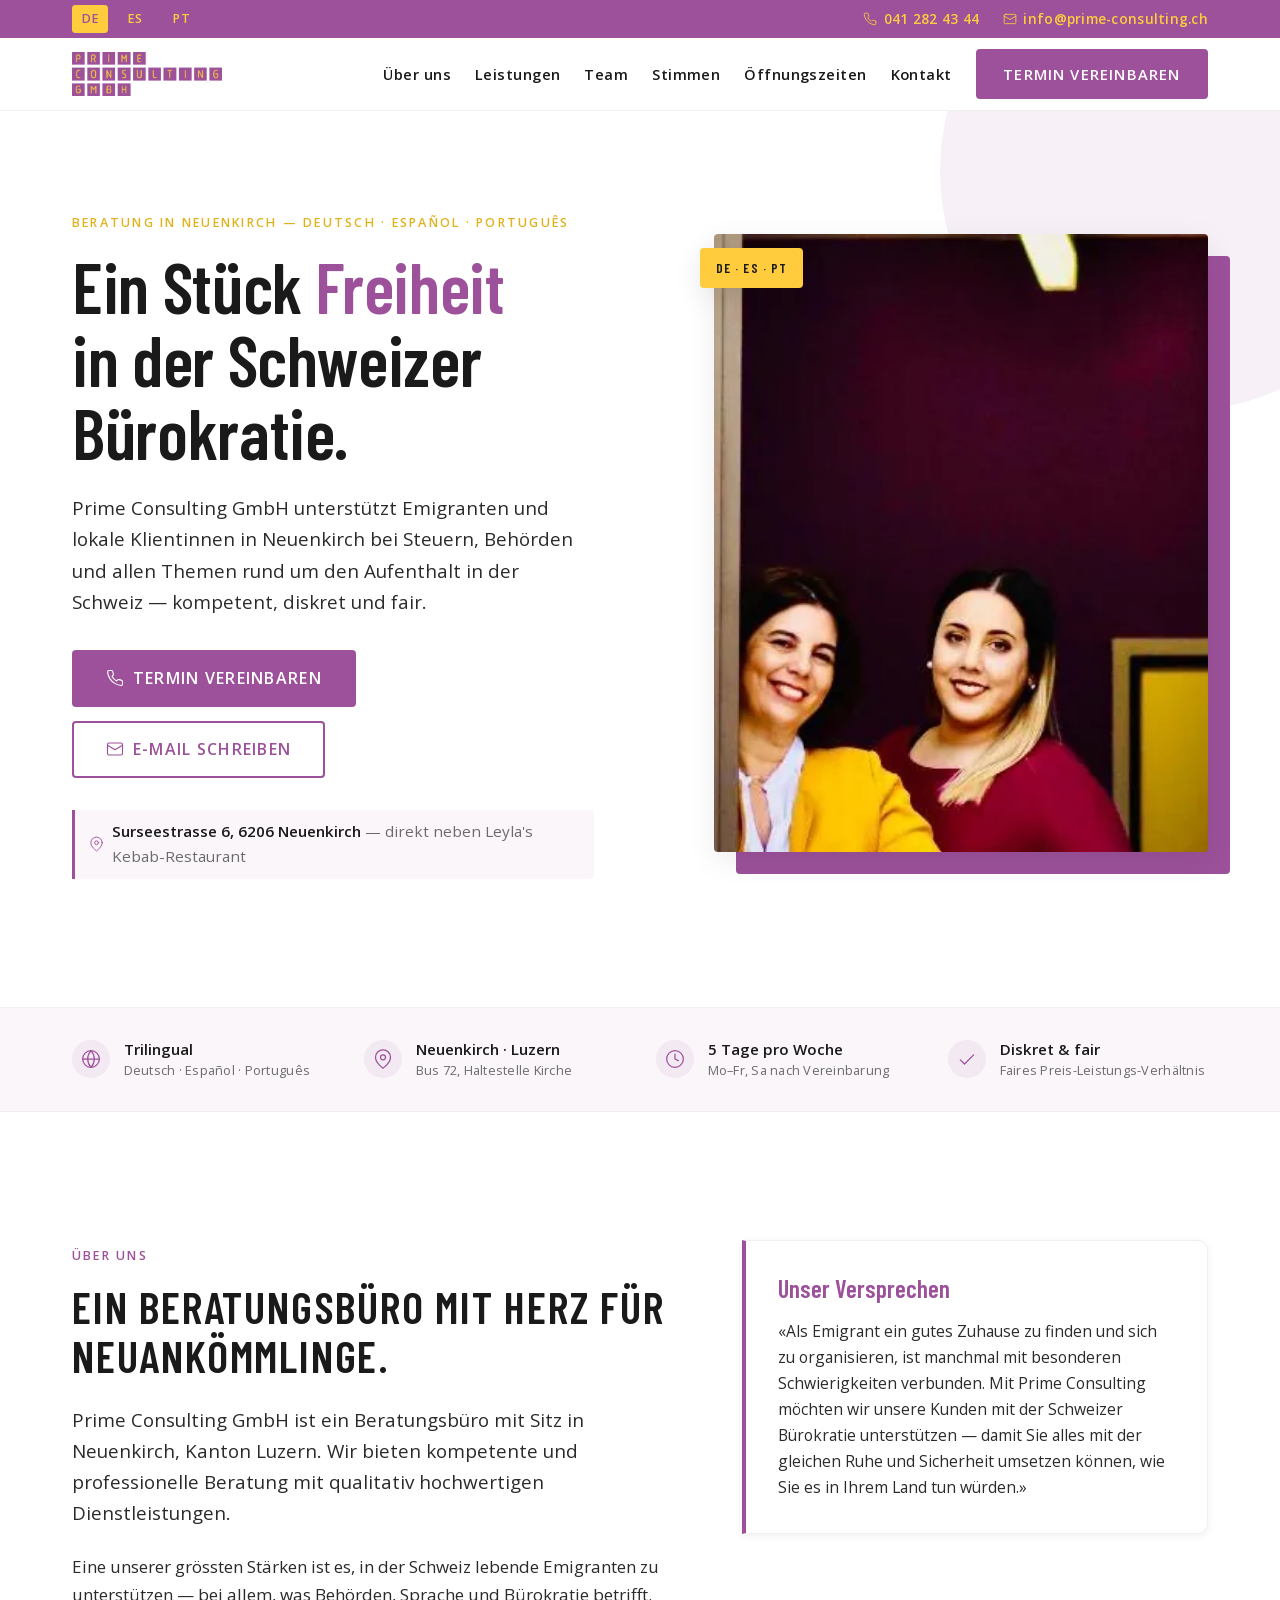
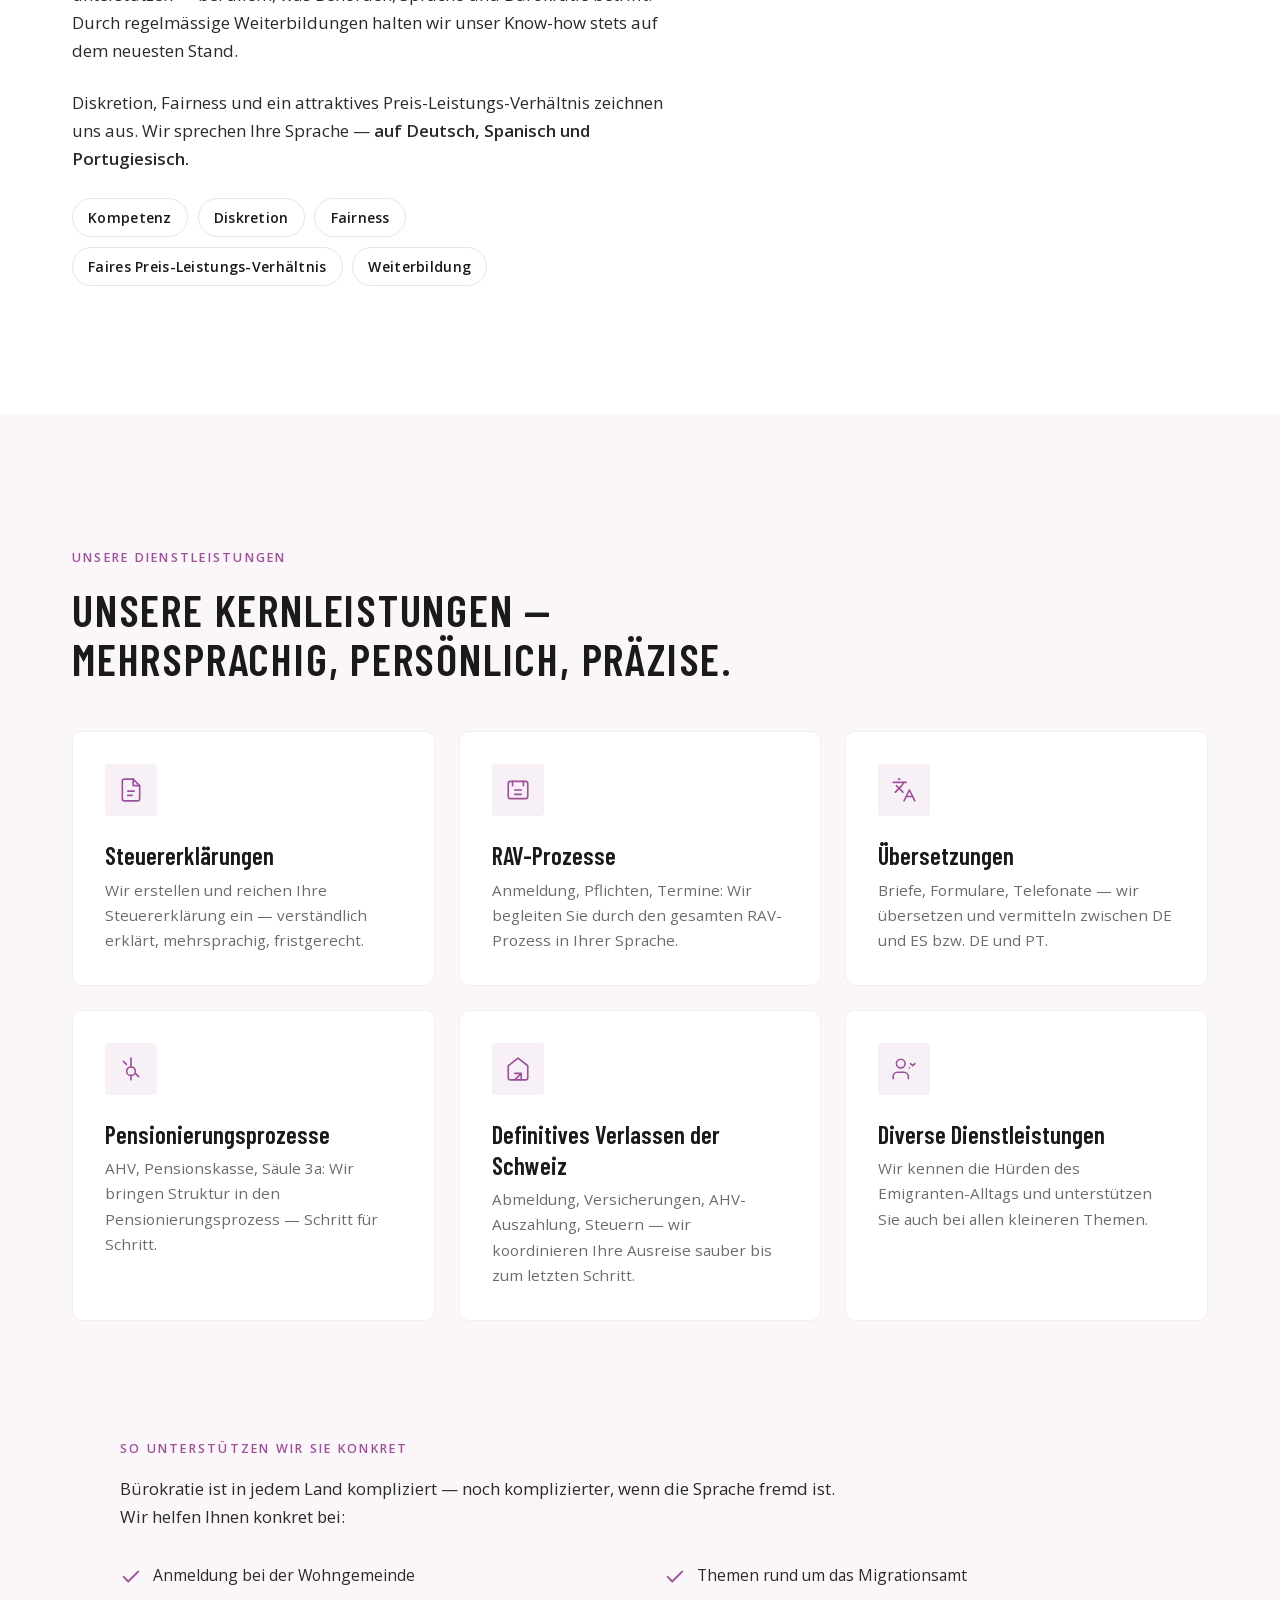
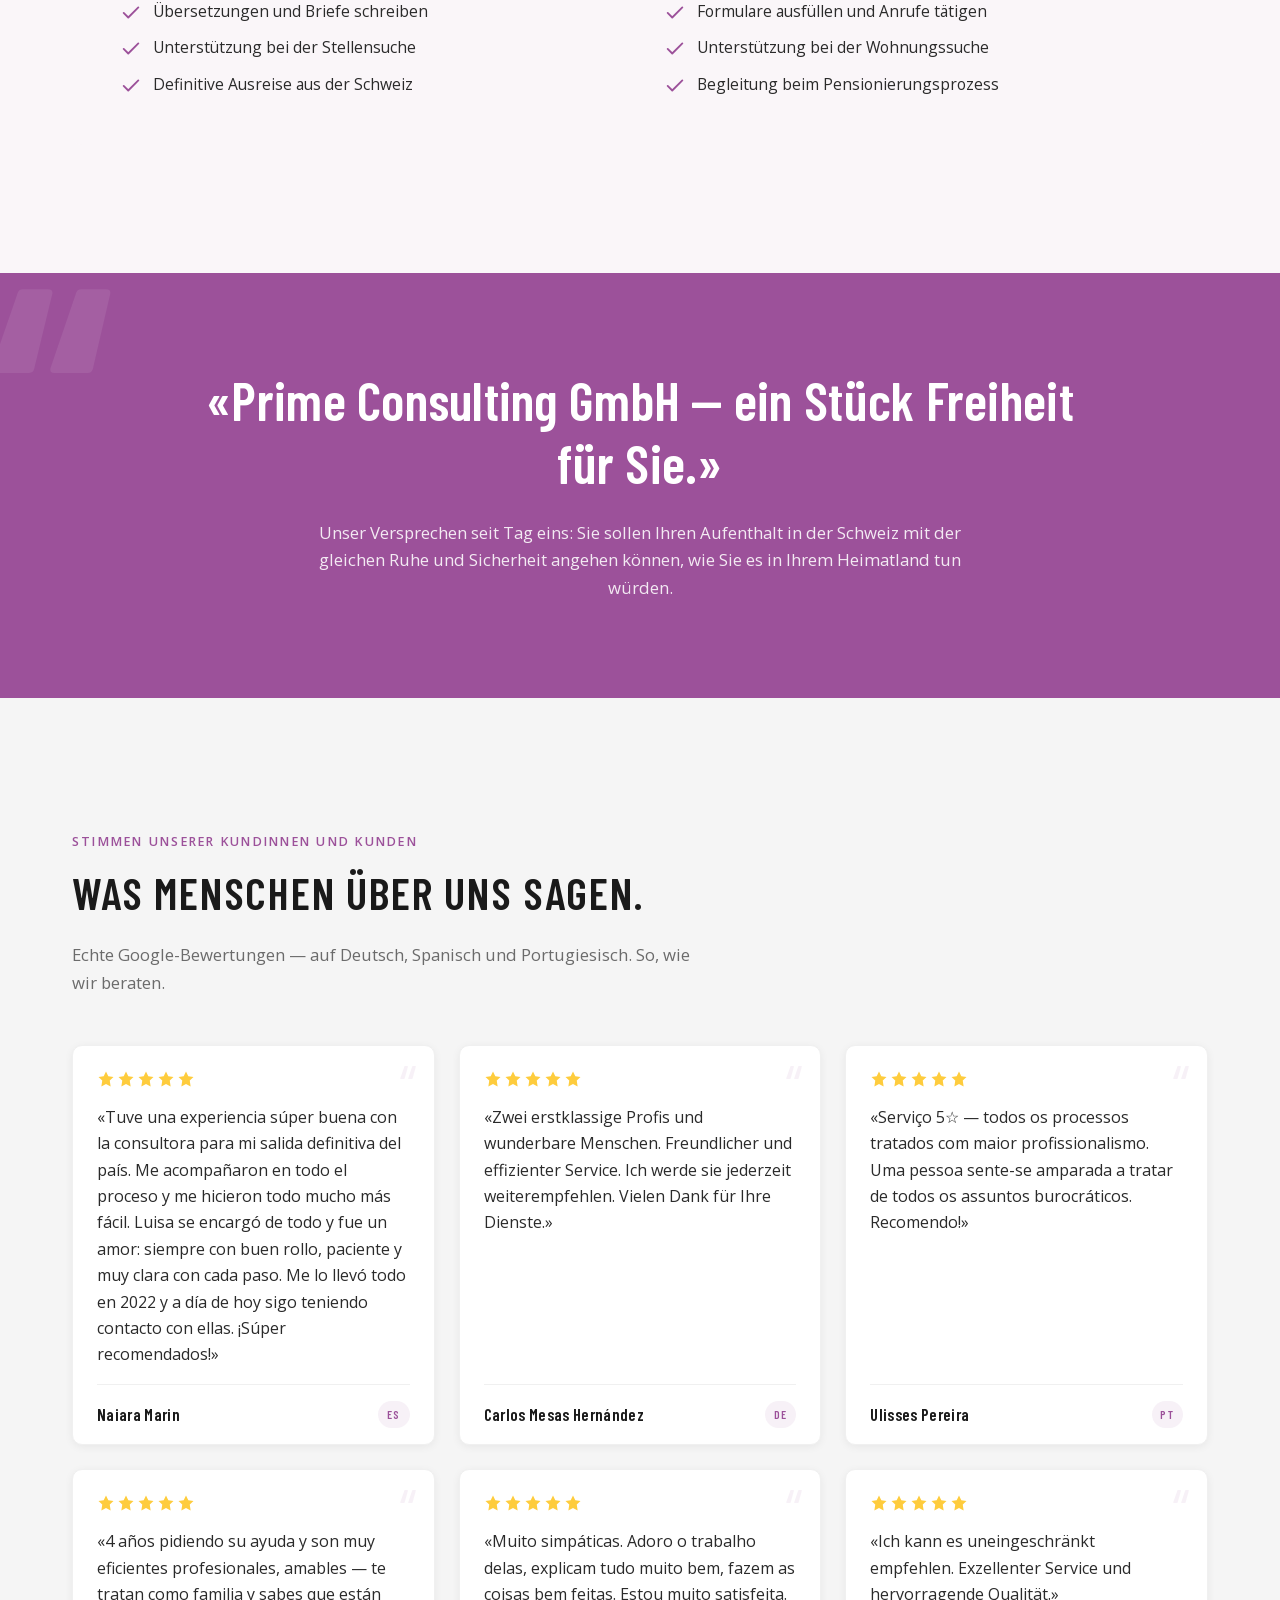
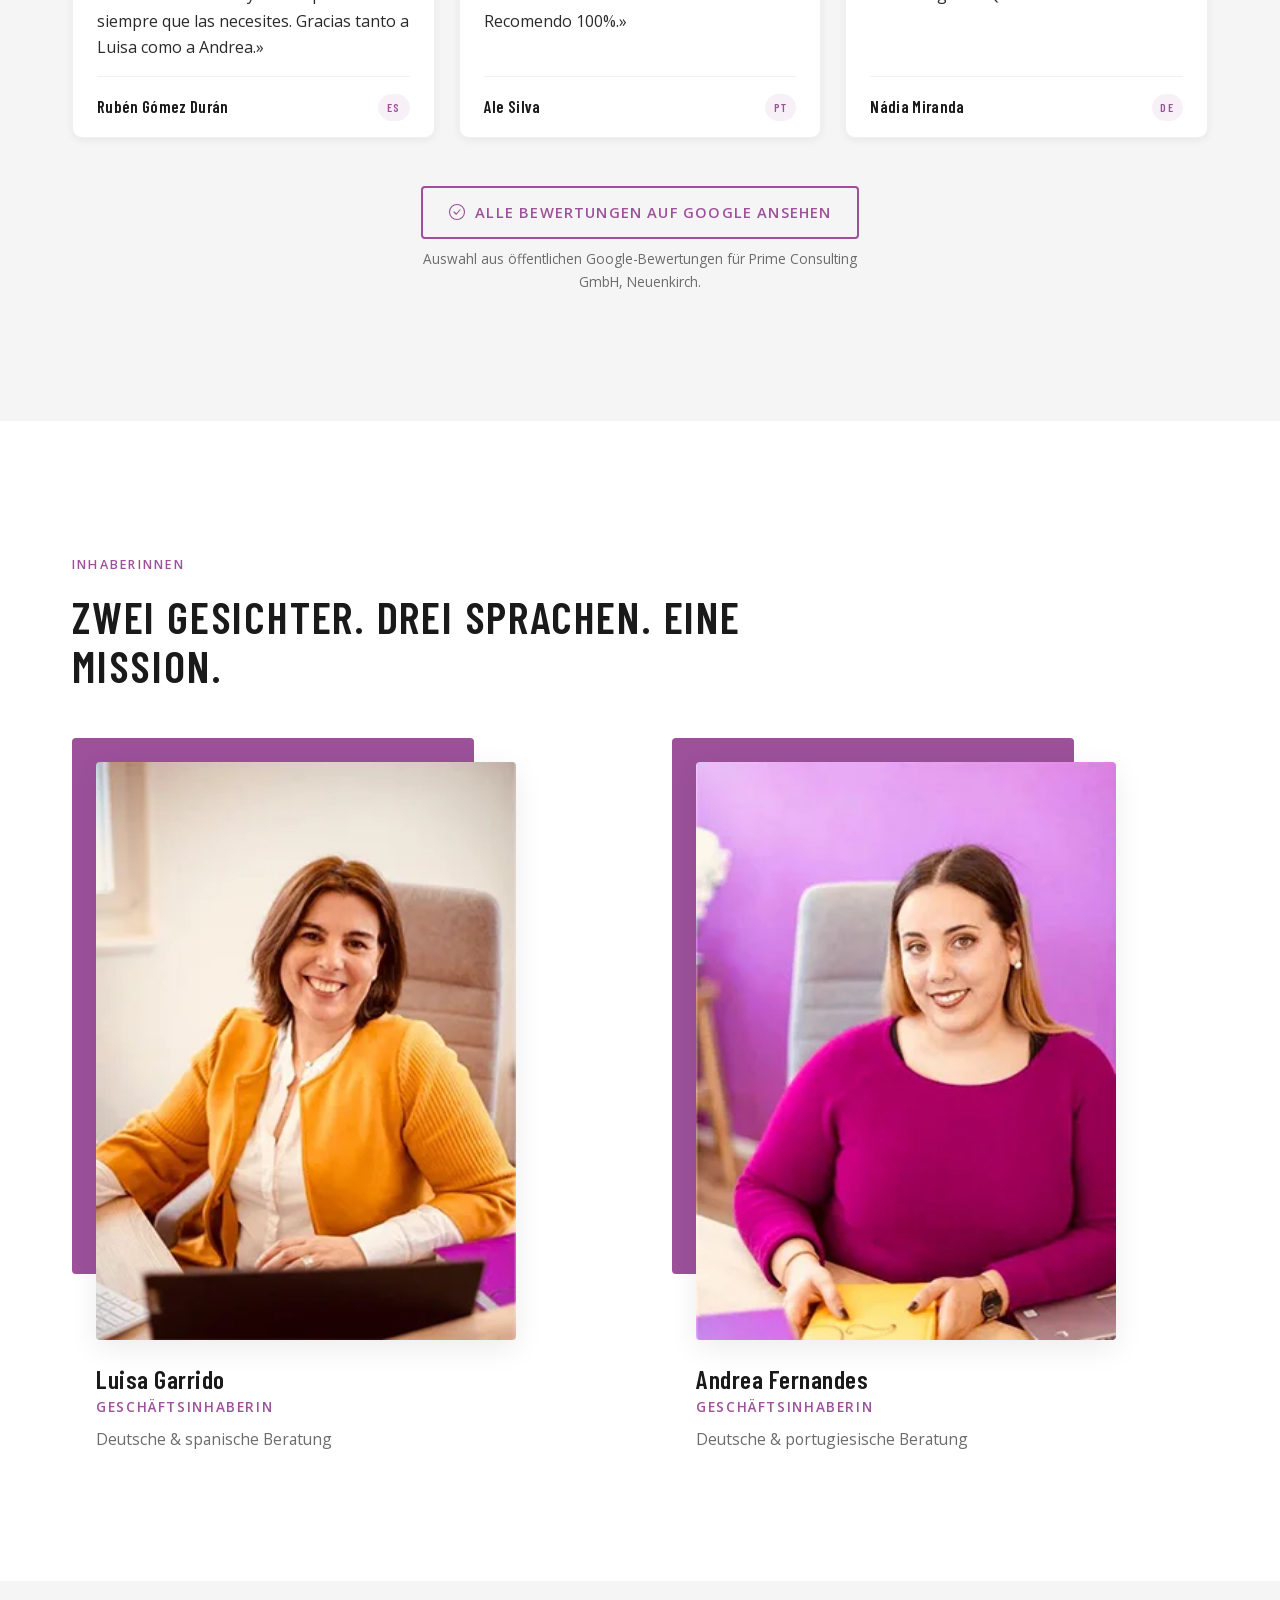
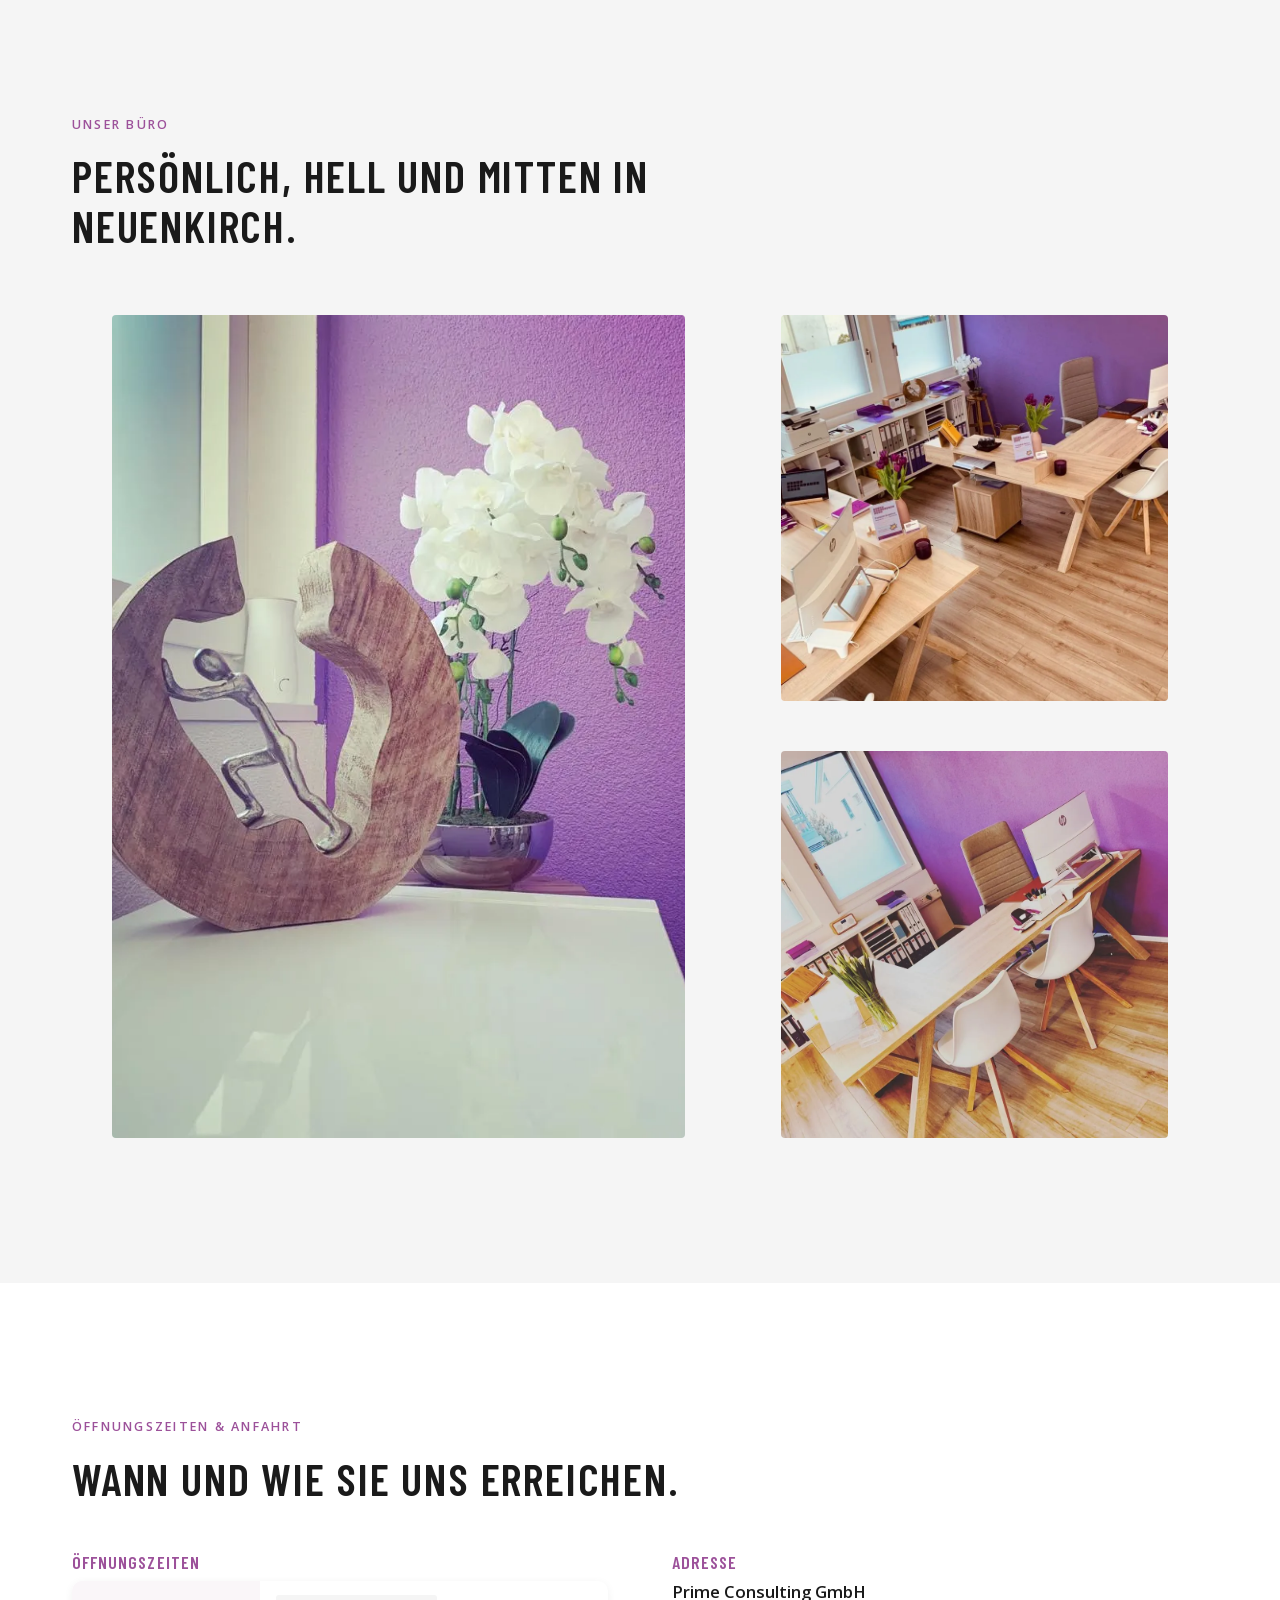
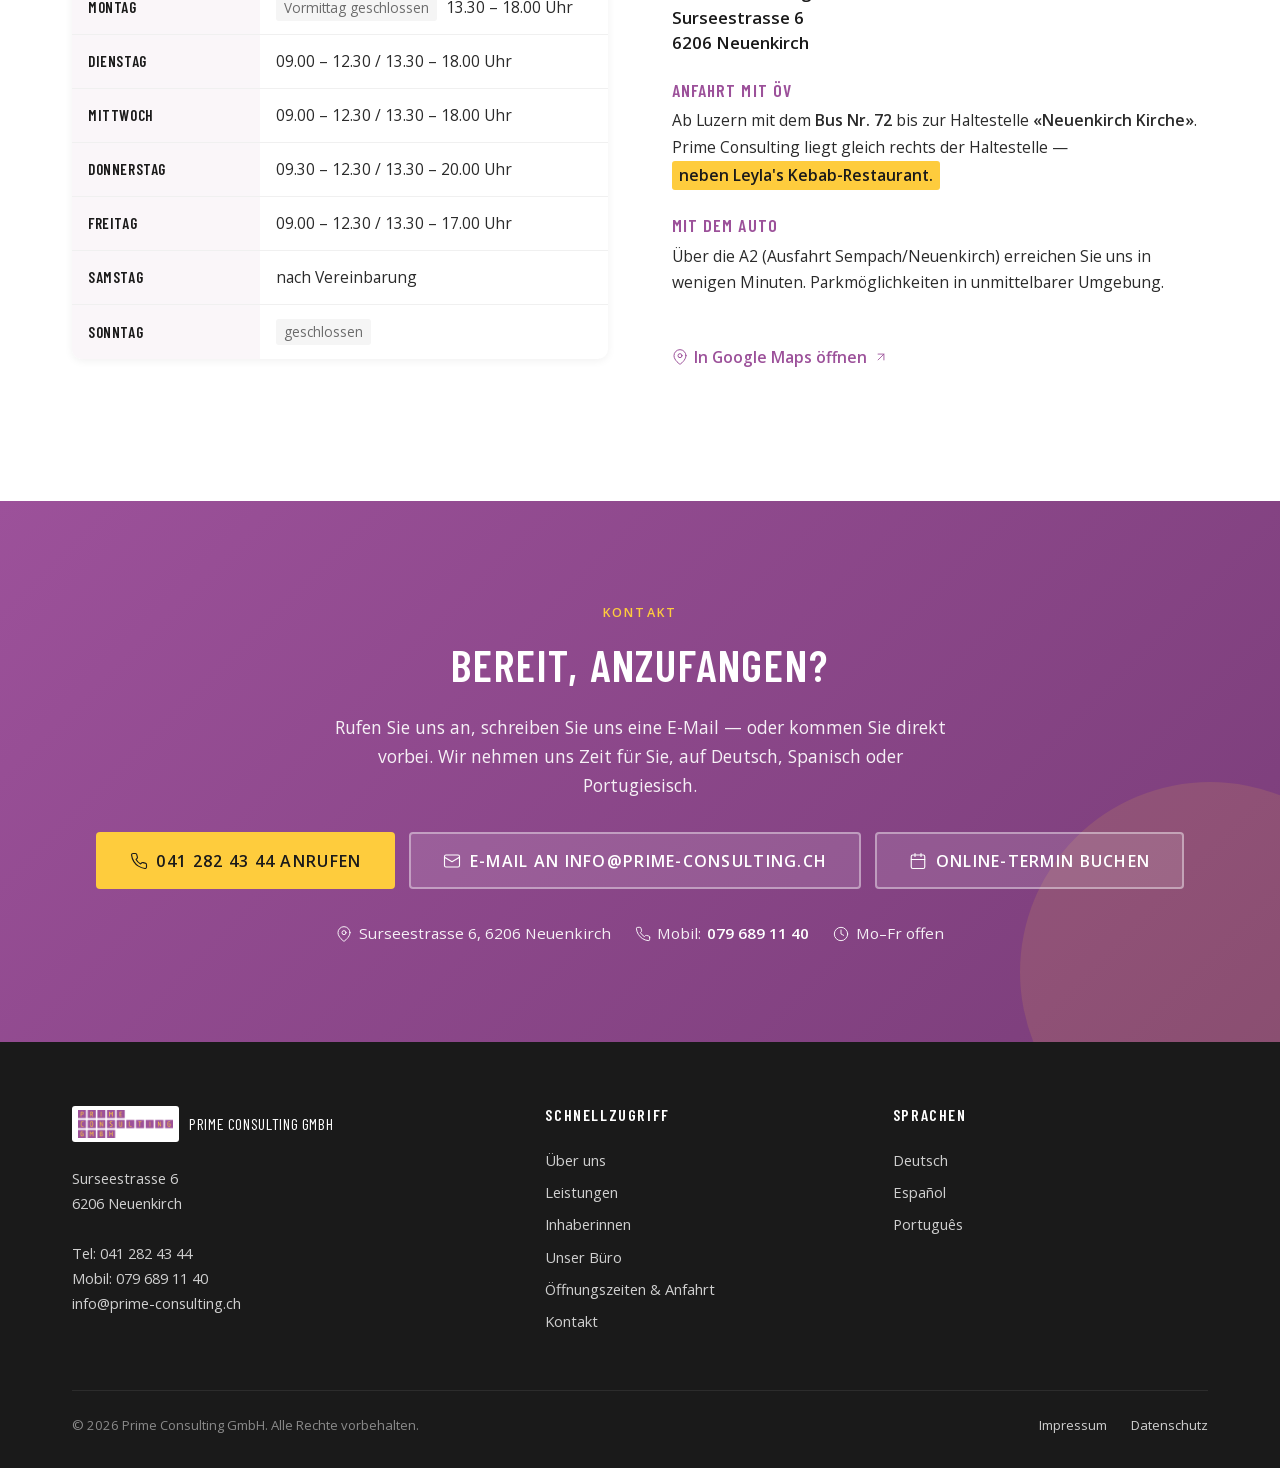
==== commit e31c7330: "Stimmen-Sektion mit Google-Bewertungen ergänzt 6 öffentliche 5-Sterne-Bewertungen vom Google-My-Busi" ====
--- a/index.html
+++ b/index.html
@@ -99,7 +99,59 @@
       "telephone": "+41796891140",
       "contactType": "mobile",
       "availableLanguage": ["de", "es", "pt"]
-    }]
+    }],
+    "aggregateRating": {
+      "@type": "AggregateRating",
+      "ratingValue": "5.0",
+      "bestRating": "5",
+      "worstRating": "1",
+      "ratingCount": 7,
+      "reviewCount": 7
+    },
+    "review": [
+      {
+        "@type": "Review",
+        "reviewRating": { "@type": "Rating", "ratingValue": "5", "bestRating": "5" },
+        "author": { "@type": "Person", "name": "Naiara Marin" },
+        "inLanguage": "es",
+        "reviewBody": "Tuve una experiencia súper buena con la consultora para mi salida definitiva del país. Luisa se encargó de todo y fue un amor: siempre con buen rollo, paciente y muy clara con cada paso. ¡Súper recomendados!"
+      },
+      {
+        "@type": "Review",
+        "reviewRating": { "@type": "Rating", "ratingValue": "5", "bestRating": "5" },
+        "author": { "@type": "Person", "name": "Carlos Mesas Hernández" },
+        "inLanguage": "de",
+        "reviewBody": "Zwei erstklassige Profis und wunderbare Menschen. Freundlicher und effizienter Service. Ich werde sie jederzeit weiterempfehlen."
+      },
+      {
+        "@type": "Review",
+        "reviewRating": { "@type": "Rating", "ratingValue": "5", "bestRating": "5" },
+        "author": { "@type": "Person", "name": "Ulisses Pereira" },
+        "inLanguage": "pt",
+        "reviewBody": "Serviço 5★ — todos os processos tratados com maior profissionalismo. Uma pessoa sente-se amparada a tratar de todos os assuntos burocráticos. Recomendo!"
+      },
+      {
+        "@type": "Review",
+        "reviewRating": { "@type": "Rating", "ratingValue": "5", "bestRating": "5" },
+        "author": { "@type": "Person", "name": "Rubén Gómez Durán" },
+        "inLanguage": "es",
+        "reviewBody": "4 años pidiendo su ayuda y son muy eficientes profesionales, amables — te tratan como familia. Gracias tanto a Luisa como a Andrea."
+      },
+      {
+        "@type": "Review",
+        "reviewRating": { "@type": "Rating", "ratingValue": "5", "bestRating": "5" },
+        "author": { "@type": "Person", "name": "Ale Silva" },
+        "inLanguage": "pt",
+        "reviewBody": "Muito simpáticas. Adoro o trabalho delas, explicam tudo muito bem, fazem as coisas bem feitas. Recomendo 100%."
+      },
+      {
+        "@type": "Review",
+        "reviewRating": { "@type": "Rating", "ratingValue": "5", "bestRating": "5" },
+        "author": { "@type": "Person", "name": "Nádia Miranda" },
+        "inLanguage": "de",
+        "reviewBody": "Ich kann es uneingeschränkt empfehlen. Exzellenter Service und hervorragende Qualität."
+      }
+    ]
   }
   </script>
 
@@ -230,6 +282,7 @@
           <li><a class="nav__link" href="#ueber">Über uns</a></li>
           <li><a class="nav__link" href="#leistungen">Leistungen</a></li>
           <li><a class="nav__link" href="#team">Team</a></li>
+          <li><a class="nav__link" href="#stimmen">Stimmen</a></li>
           <li><a class="nav__link" href="#zeiten-anfahrt">Öffnungszeiten</a></li>
           <li><a class="nav__link" href="#kontakt">Kontakt</a></li>
         </ul>
@@ -250,6 +303,7 @@
         <li><a href="#ueber">Über uns</a></li>
         <li><a href="#leistungen">Leistungen</a></li>
         <li><a href="#team">Team</a></li>
+        <li><a href="#stimmen">Stimmen</a></li>
         <li><a href="#buero">Unser Büro</a></li>
         <li><a href="#zeiten-anfahrt">Öffnungszeiten & Anfahrt</a></li>
         <li><a href="#kontakt">Kontakt</a></li>
@@ -488,6 +542,152 @@
     </section>
 
     <!-- ============================================================
+         STIMMEN — Google-Bewertungen
+         ============================================================ -->
+    <section class="section section--neutral" id="stimmen" aria-labelledby="stimmen-title">
+      <div class="container">
+        <div class="section__head">
+          <span class="eyebrow">Stimmen unserer Kundinnen und Kunden</span>
+          <h2 id="stimmen-title">Was Menschen über uns sagen.</h2>
+          <p class="section__lead">
+            Echte Google-Bewertungen — auf Deutsch, Spanisch und Portugiesisch.
+            So, wie wir beraten.
+          </p>
+        </div>
+
+        <ul class="testimonials" role="list">
+          <li class="testimonial">
+            <div class="testimonial__stars" aria-label="5 von 5 Sternen">
+              <svg viewBox="0 0 24 24" class="star" aria-hidden="true"><path d="M12 2l3.09 6.26L22 9.27l-5 4.87L18.18 22 12 18.56 5.82 22 7 14.14l-5-4.87 6.91-1.01L12 2z"/></svg>
+              <svg viewBox="0 0 24 24" class="star" aria-hidden="true"><path d="M12 2l3.09 6.26L22 9.27l-5 4.87L18.18 22 12 18.56 5.82 22 7 14.14l-5-4.87 6.91-1.01L12 2z"/></svg>
+              <svg viewBox="0 0 24 24" class="star" aria-hidden="true"><path d="M12 2l3.09 6.26L22 9.27l-5 4.87L18.18 22 12 18.56 5.82 22 7 14.14l-5-4.87 6.91-1.01L12 2z"/></svg>
+              <svg viewBox="0 0 24 24" class="star" aria-hidden="true"><path d="M12 2l3.09 6.26L22 9.27l-5 4.87L18.18 22 12 18.56 5.82 22 7 14.14l-5-4.87 6.91-1.01L12 2z"/></svg>
+              <svg viewBox="0 0 24 24" class="star" aria-hidden="true"><path d="M12 2l3.09 6.26L22 9.27l-5 4.87L18.18 22 12 18.56 5.82 22 7 14.14l-5-4.87 6.91-1.01L12 2z"/></svg>
+            </div>
+            <blockquote class="testimonial__quote" lang="es">
+              «Tuve una experiencia súper buena con la consultora para mi
+              salida definitiva del país. Me acompañaron en todo el proceso
+              y me hicieron todo mucho más fácil. Luisa se encargó de todo
+              y fue un amor: siempre con buen rollo, paciente y muy clara
+              con cada paso. Me lo llevó todo en 2022 y a día de hoy sigo
+              teniendo contacto con ellas. ¡Súper recomendados!»
+            </blockquote>
+            <footer class="testimonial__meta">
+              <span class="testimonial__name">Naiara Marin</span>
+              <span class="testimonial__lang" aria-label="Sprache: Spanisch">ES</span>
+            </footer>
+          </li>
+
+          <li class="testimonial">
+            <div class="testimonial__stars" aria-label="5 von 5 Sternen">
+              <svg viewBox="0 0 24 24" class="star" aria-hidden="true"><path d="M12 2l3.09 6.26L22 9.27l-5 4.87L18.18 22 12 18.56 5.82 22 7 14.14l-5-4.87 6.91-1.01L12 2z"/></svg>
+              <svg viewBox="0 0 24 24" class="star" aria-hidden="true"><path d="M12 2l3.09 6.26L22 9.27l-5 4.87L18.18 22 12 18.56 5.82 22 7 14.14l-5-4.87 6.91-1.01L12 2z"/></svg>
+              <svg viewBox="0 0 24 24" class="star" aria-hidden="true"><path d="M12 2l3.09 6.26L22 9.27l-5 4.87L18.18 22 12 18.56 5.82 22 7 14.14l-5-4.87 6.91-1.01L12 2z"/></svg>
+              <svg viewBox="0 0 24 24" class="star" aria-hidden="true"><path d="M12 2l3.09 6.26L22 9.27l-5 4.87L18.18 22 12 18.56 5.82 22 7 14.14l-5-4.87 6.91-1.01L12 2z"/></svg>
+              <svg viewBox="0 0 24 24" class="star" aria-hidden="true"><path d="M12 2l3.09 6.26L22 9.27l-5 4.87L18.18 22 12 18.56 5.82 22 7 14.14l-5-4.87 6.91-1.01L12 2z"/></svg>
+            </div>
+            <blockquote class="testimonial__quote">
+              «Zwei erstklassige Profis und wunderbare Menschen.
+              Freundlicher und effizienter Service. Ich werde sie jederzeit
+              weiterempfehlen. Vielen Dank für Ihre Dienste.»
+            </blockquote>
+            <footer class="testimonial__meta">
+              <span class="testimonial__name">Carlos Mesas Hernández</span>
+              <span class="testimonial__lang" aria-label="Sprache: Deutsch">DE</span>
+            </footer>
+          </li>
+
+          <li class="testimonial">
+            <div class="testimonial__stars" aria-label="5 von 5 Sternen">
+              <svg viewBox="0 0 24 24" class="star" aria-hidden="true"><path d="M12 2l3.09 6.26L22 9.27l-5 4.87L18.18 22 12 18.56 5.82 22 7 14.14l-5-4.87 6.91-1.01L12 2z"/></svg>
+              <svg viewBox="0 0 24 24" class="star" aria-hidden="true"><path d="M12 2l3.09 6.26L22 9.27l-5 4.87L18.18 22 12 18.56 5.82 22 7 14.14l-5-4.87 6.91-1.01L12 2z"/></svg>
+              <svg viewBox="0 0 24 24" class="star" aria-hidden="true"><path d="M12 2l3.09 6.26L22 9.27l-5 4.87L18.18 22 12 18.56 5.82 22 7 14.14l-5-4.87 6.91-1.01L12 2z"/></svg>
+              <svg viewBox="0 0 24 24" class="star" aria-hidden="true"><path d="M12 2l3.09 6.26L22 9.27l-5 4.87L18.18 22 12 18.56 5.82 22 7 14.14l-5-4.87 6.91-1.01L12 2z"/></svg>
+              <svg viewBox="0 0 24 24" class="star" aria-hidden="true"><path d="M12 2l3.09 6.26L22 9.27l-5 4.87L18.18 22 12 18.56 5.82 22 7 14.14l-5-4.87 6.91-1.01L12 2z"/></svg>
+            </div>
+            <blockquote class="testimonial__quote" lang="pt">
+              «Serviço 5☆ — todos os processos tratados com maior
+              profissionalismo. Uma pessoa sente-se amparada a tratar de
+              todos os assuntos burocráticos. Recomendo!»
+            </blockquote>
+            <footer class="testimonial__meta">
+              <span class="testimonial__name">Ulisses Pereira</span>
+              <span class="testimonial__lang" aria-label="Sprache: Portugiesisch">PT</span>
+            </footer>
+          </li>
+
+          <li class="testimonial">
+            <div class="testimonial__stars" aria-label="5 von 5 Sternen">
+              <svg viewBox="0 0 24 24" class="star" aria-hidden="true"><path d="M12 2l3.09 6.26L22 9.27l-5 4.87L18.18 22 12 18.56 5.82 22 7 14.14l-5-4.87 6.91-1.01L12 2z"/></svg>
+              <svg viewBox="0 0 24 24" class="star" aria-hidden="true"><path d="M12 2l3.09 6.26L22 9.27l-5 4.87L18.18 22 12 18.56 5.82 22 7 14.14l-5-4.87 6.91-1.01L12 2z"/></svg>
+              <svg viewBox="0 0 24 24" class="star" aria-hidden="true"><path d="M12 2l3.09 6.26L22 9.27l-5 4.87L18.18 22 12 18.56 5.82 22 7 14.14l-5-4.87 6.91-1.01L12 2z"/></svg>
+              <svg viewBox="0 0 24 24" class="star" aria-hidden="true"><path d="M12 2l3.09 6.26L22 9.27l-5 4.87L18.18 22 12 18.56 5.82 22 7 14.14l-5-4.87 6.91-1.01L12 2z"/></svg>
+              <svg viewBox="0 0 24 24" class="star" aria-hidden="true"><path d="M12 2l3.09 6.26L22 9.27l-5 4.87L18.18 22 12 18.56 5.82 22 7 14.14l-5-4.87 6.91-1.01L12 2z"/></svg>
+            </div>
+            <blockquote class="testimonial__quote" lang="es">
+              «4 años pidiendo su ayuda y son muy eficientes profesionales,
+              amables — te tratan como familia y sabes que están siempre que
+              las necesites. Gracias tanto a Luisa como a Andrea.»
+            </blockquote>
+            <footer class="testimonial__meta">
+              <span class="testimonial__name">Rubén Gómez Durán</span>
+              <span class="testimonial__lang" aria-label="Sprache: Spanisch">ES</span>
+            </footer>
+          </li>
+
+          <li class="testimonial">
+            <div class="testimonial__stars" aria-label="5 von 5 Sternen">
+              <svg viewBox="0 0 24 24" class="star" aria-hidden="true"><path d="M12 2l3.09 6.26L22 9.27l-5 4.87L18.18 22 12 18.56 5.82 22 7 14.14l-5-4.87 6.91-1.01L12 2z"/></svg>
+              <svg viewBox="0 0 24 24" class="star" aria-hidden="true"><path d="M12 2l3.09 6.26L22 9.27l-5 4.87L18.18 22 12 18.56 5.82 22 7 14.14l-5-4.87 6.91-1.01L12 2z"/></svg>
+              <svg viewBox="0 0 24 24" class="star" aria-hidden="true"><path d="M12 2l3.09 6.26L22 9.27l-5 4.87L18.18 22 12 18.56 5.82 22 7 14.14l-5-4.87 6.91-1.01L12 2z"/></svg>
+              <svg viewBox="0 0 24 24" class="star" aria-hidden="true"><path d="M12 2l3.09 6.26L22 9.27l-5 4.87L18.18 22 12 18.56 5.82 22 7 14.14l-5-4.87 6.91-1.01L12 2z"/></svg>
+              <svg viewBox="0 0 24 24" class="star" aria-hidden="true"><path d="M12 2l3.09 6.26L22 9.27l-5 4.87L18.18 22 12 18.56 5.82 22 7 14.14l-5-4.87 6.91-1.01L12 2z"/></svg>
+            </div>
+            <blockquote class="testimonial__quote" lang="pt">
+              «Muito simpáticas. Adoro o trabalho delas, explicam tudo muito
+              bem, fazem as coisas bem feitas. Estou muito satisfeita.
+              Recomendo 100%.»
+            </blockquote>
+            <footer class="testimonial__meta">
+              <span class="testimonial__name">Ale Silva</span>
+              <span class="testimonial__lang" aria-label="Sprache: Portugiesisch">PT</span>
+            </footer>
+          </li>
+
+          <li class="testimonial">
+            <div class="testimonial__stars" aria-label="5 von 5 Sternen">
+              <svg viewBox="0 0 24 24" class="star" aria-hidden="true"><path d="M12 2l3.09 6.26L22 9.27l-5 4.87L18.18 22 12 18.56 5.82 22 7 14.14l-5-4.87 6.91-1.01L12 2z"/></svg>
+              <svg viewBox="0 0 24 24" class="star" aria-hidden="true"><path d="M12 2l3.09 6.26L22 9.27l-5 4.87L18.18 22 12 18.56 5.82 22 7 14.14l-5-4.87 6.91-1.01L12 2z"/></svg>
+              <svg viewBox="0 0 24 24" class="star" aria-hidden="true"><path d="M12 2l3.09 6.26L22 9.27l-5 4.87L18.18 22 12 18.56 5.82 22 7 14.14l-5-4.87 6.91-1.01L12 2z"/></svg>
+              <svg viewBox="0 0 24 24" class="star" aria-hidden="true"><path d="M12 2l3.09 6.26L22 9.27l-5 4.87L18.18 22 12 18.56 5.82 22 7 14.14l-5-4.87 6.91-1.01L12 2z"/></svg>
+              <svg viewBox="0 0 24 24" class="star" aria-hidden="true"><path d="M12 2l3.09 6.26L22 9.27l-5 4.87L18.18 22 12 18.56 5.82 22 7 14.14l-5-4.87 6.91-1.01L12 2z"/></svg>
+            </div>
+            <blockquote class="testimonial__quote">
+              «Ich kann es uneingeschränkt empfehlen. Exzellenter Service
+              und hervorragende Qualität.»
+            </blockquote>
+            <footer class="testimonial__meta">
+              <span class="testimonial__name">Nádia Miranda</span>
+              <span class="testimonial__lang" aria-label="Sprache: Deutsch">DE</span>
+            </footer>
+          </li>
+        </ul>
+
+        <div class="testimonials__cta">
+          <a class="btn btn--outline"
+             href="https://www.google.com/search?q=Prime+Consulting+GmbH+Neuenkirch"
+             target="_blank" rel="noopener">
+            <svg class="icon" viewBox="0 0 24 24" aria-hidden="true"><path d="M22 12c0-5.5-4.5-10-10-10S2 6.5 2 12s4.5 10 10 10c5.5 0 10-4.5 10-10Z"/><path d="M8 12l3 3 5-6"/></svg>
+            Alle Bewertungen auf Google ansehen
+          </a>
+          <p class="testimonials__source">
+            Auswahl aus öffentlichen Google-Bewertungen für Prime Consulting GmbH, Neuenkirch.
+          </p>
+        </div>
+      </div>
+    </section>
+
+    <!-- ============================================================
          TEAM
          ============================================================ -->
     <section class="section" id="team" aria-labelledby="team-title">
--- a/css/style.css
+++ b/css/style.css
@@ -739,6 +739,111 @@
   margin: 0 auto;
 }
 
+/* ---------- Stimmen / Testimonials ---------- */
+.section__lead {
+  font-size: 1.05rem;
+  color: var(--color-text-muted);
+  margin: var(--space-2) 0 0;
+  max-width: 620px;
+  line-height: 1.65;
+}
+.testimonials {
+  list-style: none;
+  padding: 0;
+  margin: 0;
+  display: grid;
+  grid-template-columns: 1fr;
+  gap: var(--space-3);
+}
+.testimonial {
+  position: relative;
+  background: #fff;
+  border: 1px solid var(--color-border-soft);
+  border-radius: var(--radius-lg);
+  padding: var(--space-3) var(--space-3) var(--space-2);
+  display: flex;
+  flex-direction: column;
+  gap: var(--space-2);
+  box-shadow: var(--shadow-sm);
+  transition: transform var(--transition), box-shadow var(--transition), border-color var(--transition);
+}
+.testimonial:hover {
+  transform: translateY(-2px);
+  box-shadow: var(--shadow-md);
+  border-color: var(--color-primary-tint);
+}
+.testimonial::before {
+  content: "\201C";
+  position: absolute;
+  top: 8px;
+  right: 18px;
+  font-family: var(--font-head);
+  font-size: 4rem;
+  line-height: 1;
+  color: var(--color-primary-tint);
+  pointer-events: none;
+}
+.testimonial__stars {
+  display: inline-flex;
+  gap: 2px;
+  color: var(--color-secondary);
+}
+.testimonial__stars .star {
+  width: 18px;
+  height: 18px;
+  fill: currentColor;
+}
+.testimonial__quote {
+  margin: 0;
+  font-size: 1rem;
+  line-height: 1.65;
+  color: var(--color-text);
+  flex: 1;
+  quotes: "«" "»";
+}
+.testimonial__meta {
+  display: flex;
+  align-items: center;
+  justify-content: space-between;
+  gap: var(--space-2);
+  padding-top: var(--space-2);
+  border-top: 1px solid var(--color-border-soft);
+  font-size: 0.92rem;
+}
+.testimonial__name {
+  font-family: var(--font-head);
+  font-weight: 600;
+  font-size: 1.05rem;
+  letter-spacing: 0.02em;
+  color: var(--color-heading);
+}
+.testimonial__lang {
+  display: inline-block;
+  font-family: var(--font-head);
+  font-size: 0.72rem;
+  font-weight: 600;
+  letter-spacing: 0.12em;
+  text-transform: uppercase;
+  color: var(--color-primary);
+  background: var(--color-primary-tint);
+  padding: 0.25rem 0.55rem;
+  border-radius: 999px;
+}
+.testimonials__cta {
+  margin-top: var(--space-5);
+  display: flex;
+  flex-direction: column;
+  align-items: center;
+  gap: 0.6rem;
+  text-align: center;
+}
+.testimonials__source {
+  font-size: 0.85rem;
+  color: var(--color-text-muted);
+  margin: 0;
+  max-width: 480px;
+}
+
 /* ---------- Team ---------- */
 .team__grid {
   display: grid;
@@ -1061,6 +1166,8 @@
   .services__grid { grid-template-columns: repeat(2, 1fr); gap: var(--space-3); }
   .services-detail__list { grid-template-columns: 1fr 1fr; column-gap: var(--space-4); }
 
+  .testimonials { grid-template-columns: 1fr 1fr; gap: var(--space-3); }
+
   .team__grid { grid-template-columns: 1fr 1fr; gap: var(--space-6); }
 
   .gallery { grid-template-columns: 1.4fr 1fr; grid-template-rows: 1fr 1fr; gap: var(--space-2); }
@@ -1083,6 +1190,8 @@
   .services__grid { grid-template-columns: repeat(3, 1fr); }
   .services-detail__list { column-gap: var(--space-5); }
 
+  .testimonials { grid-template-columns: repeat(3, 1fr); }
+
   .hero__grid { gap: var(--space-7); }
   .hero__copy { padding-right: var(--space-3); }
 }
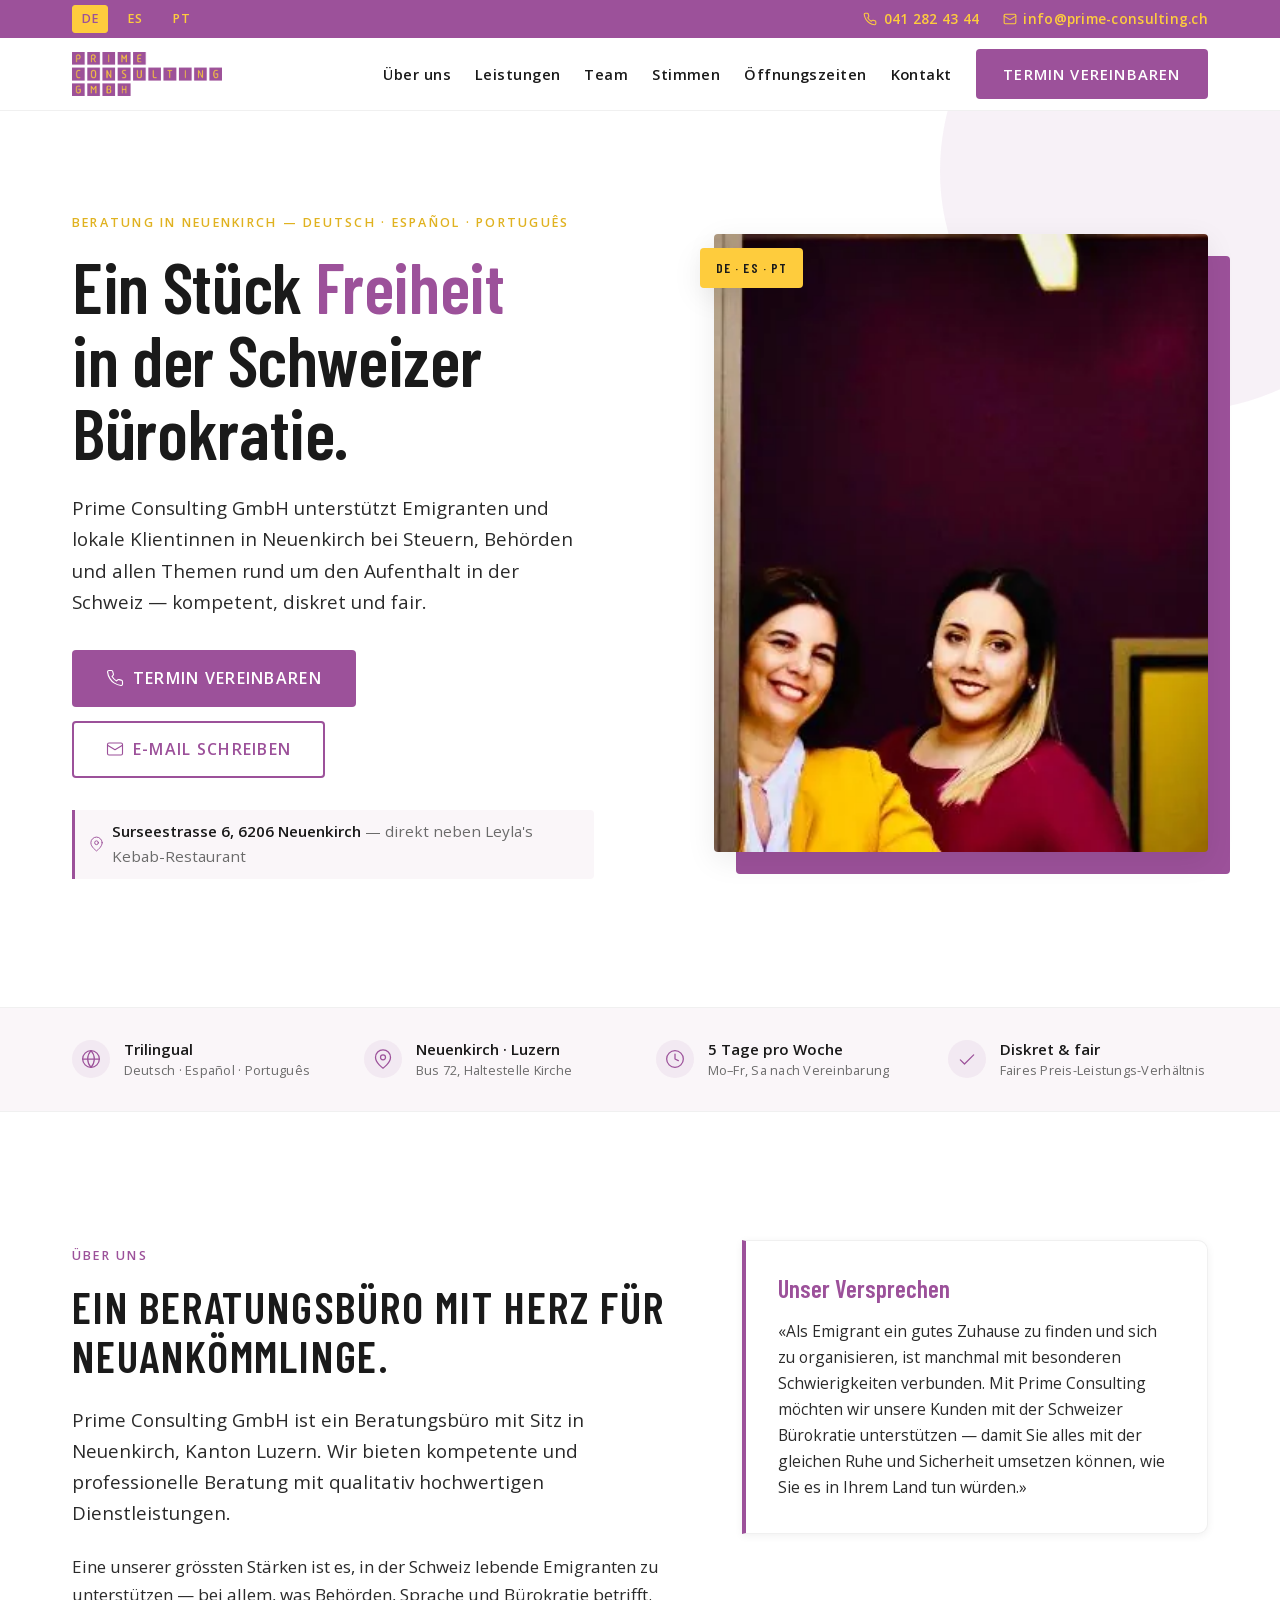
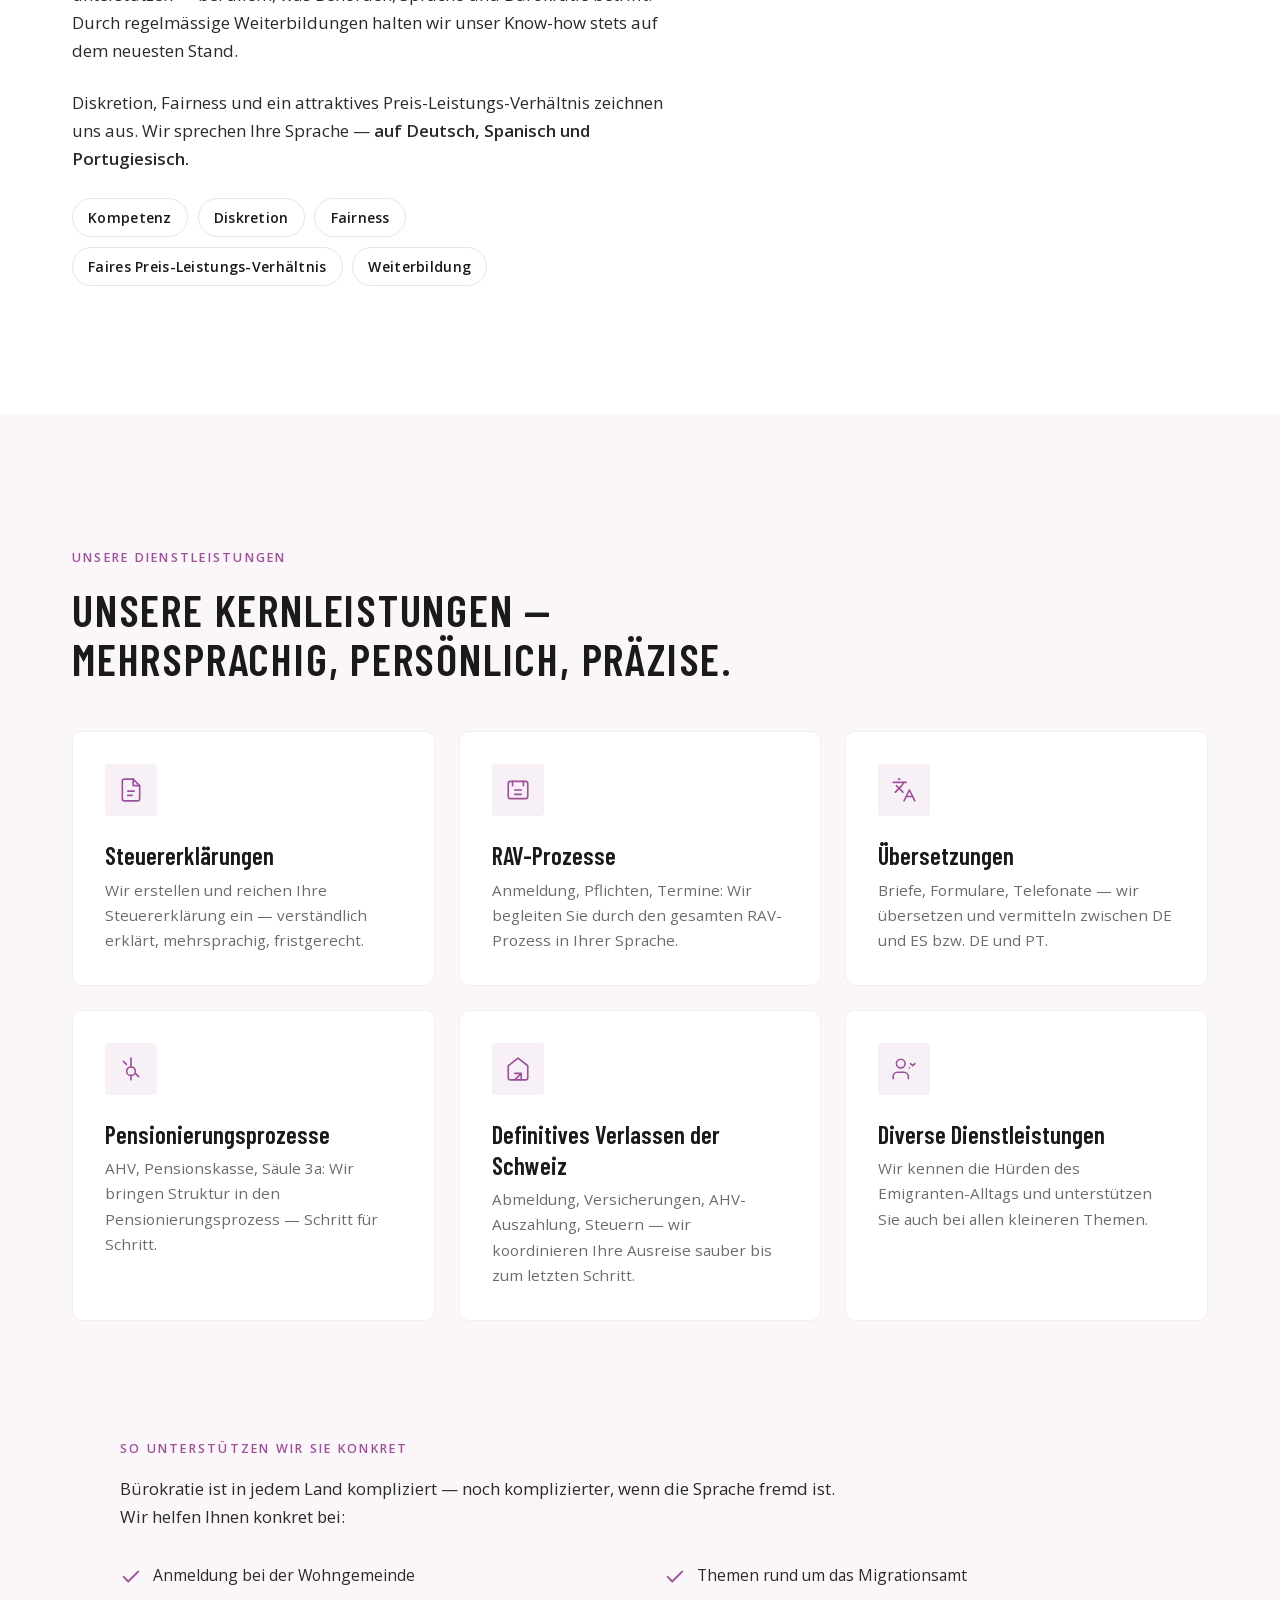
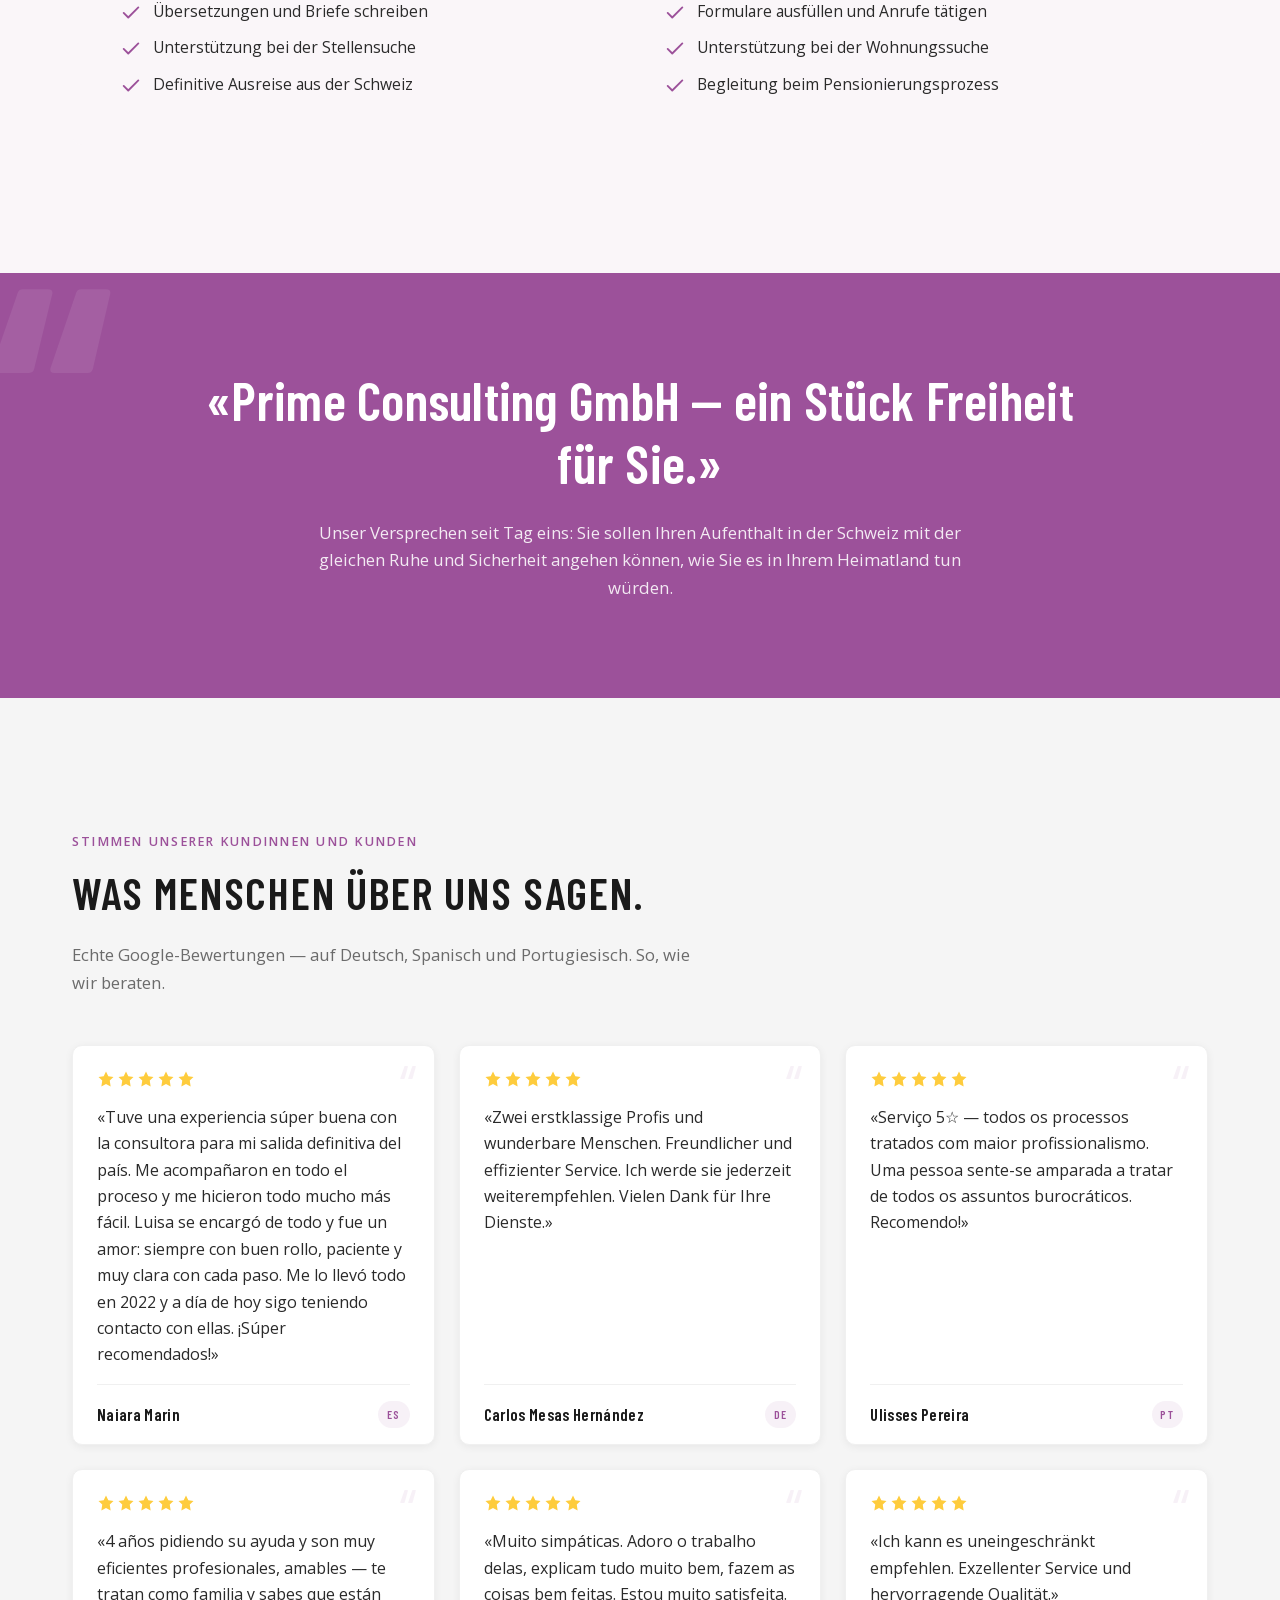
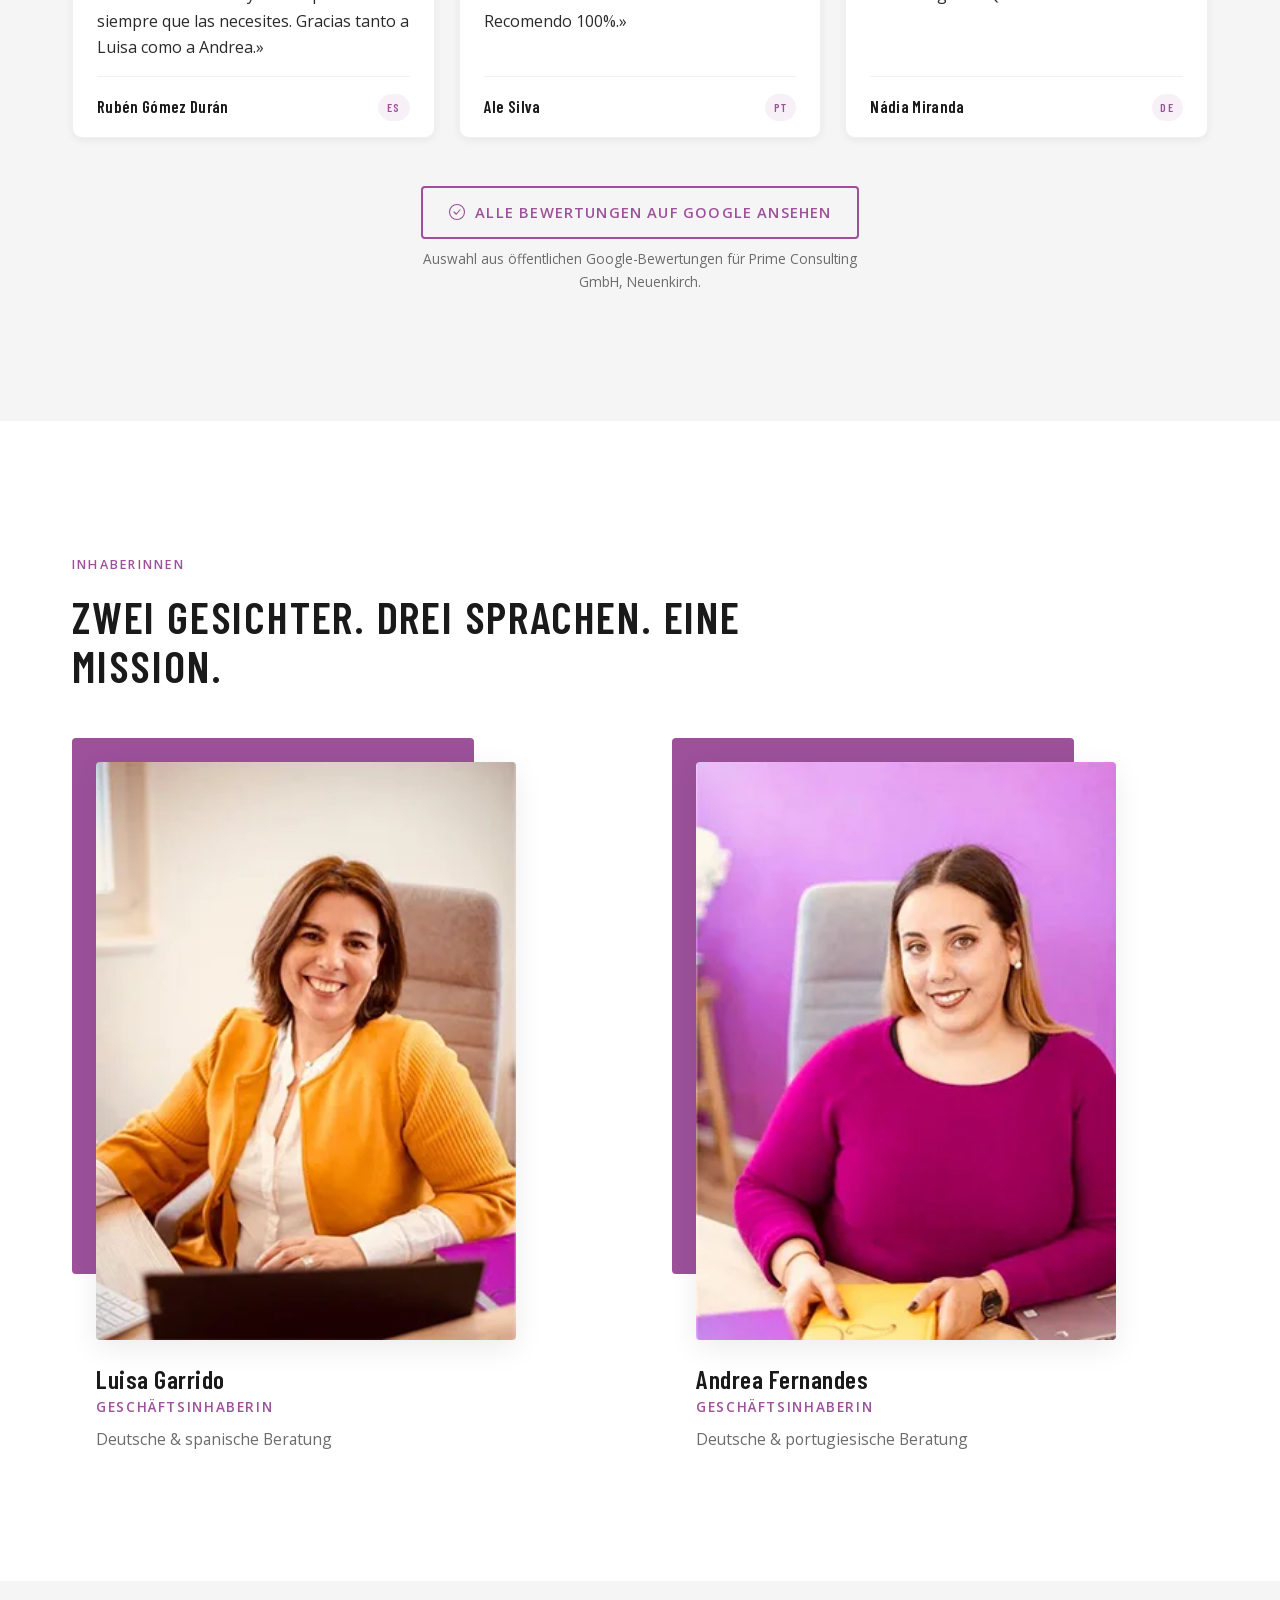
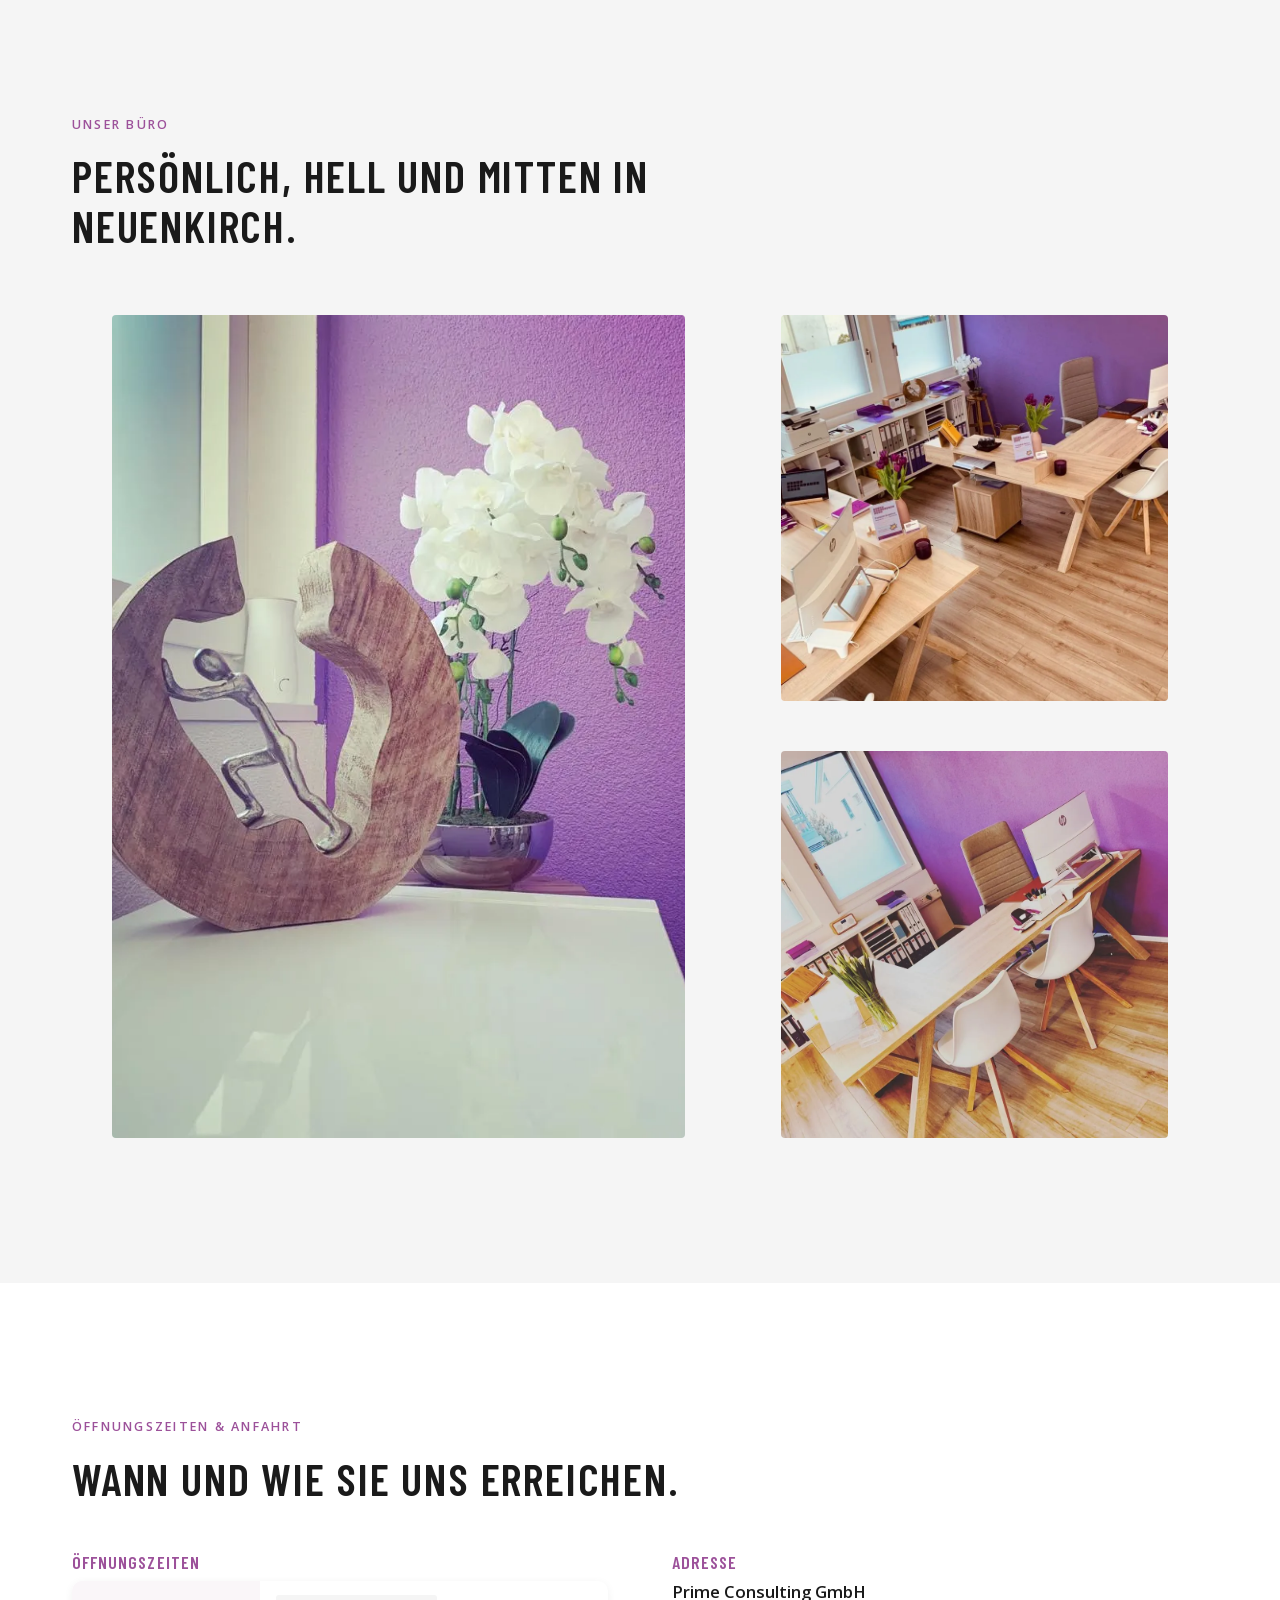
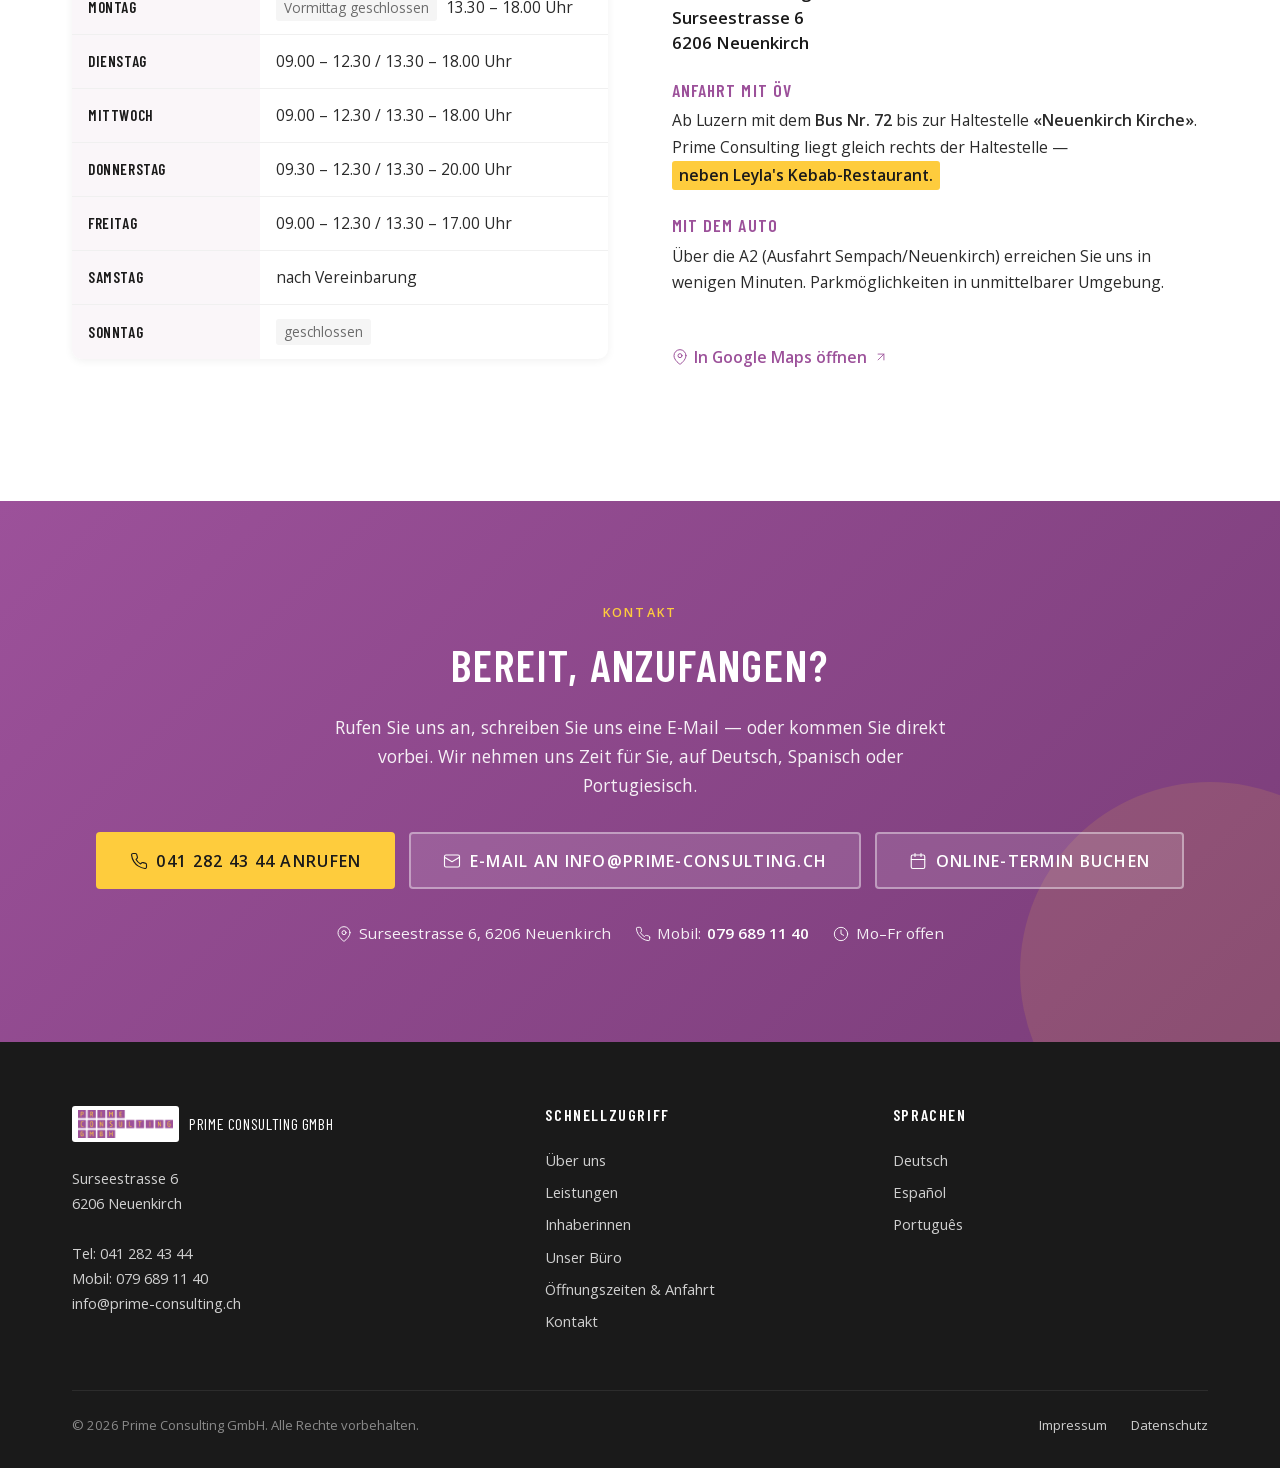
==== commit f2da9838: "Update topbar styles for improved mobile responsiveness and add new probe3.html for contact info tes" ====
--- a/index.html
+++ b/index.html
@@ -258,11 +258,11 @@
       </ul>
       <div class="topbar__contact">
         <a href="tel:+41412824344" aria-label="Anrufen — 041 282 43 44">
-          <svg class="icon" viewBox="0 0 24 24" aria-hidden="true"><path d="M22 16.92v3a2 2 0 0 1-2.18 2 19.79 19.79 0 0 1-8.63-3.07 19.5 19.5 0 0 1-6-6A19.79 19.79 0 0 1 2.12 4.18 2 2 0 0 1 4.11 2h3a2 2 0 0 1 2 1.72c.13.96.36 1.9.7 2.8a2 2 0 0 1-.45 2.11L8.09 9.91a16 16 0 0 0 6 6l1.27-1.27a2 2 0 0 1 2.11-.45c.9.34 1.84.57 2.8.7A2 2 0 0 1 22 16.92Z"/></svg>
+          <svg class="icon" viewBox="0 0 24 24" aria-hidden="true" fill="none" stroke="currentColor" stroke-width="2" stroke-linecap="round" stroke-linejoin="round"><path d="M22 16.92v3a2 2 0 0 1-2.18 2 19.79 19.79 0 0 1-8.63-3.07 19.5 19.5 0 0 1-6-6A19.79 19.79 0 0 1 2.12 4.18 2 2 0 0 1 4.11 2h3a2 2 0 0 1 2 1.72c.13.96.36 1.9.7 2.8a2 2 0 0 1-.45 2.11L8.09 9.91a16 16 0 0 0 6 6l1.27-1.27a2 2 0 0 1 2.11-.45c.9.34 1.84.57 2.8.7A2 2 0 0 1 22 16.92Z"/></svg>
           <span>041 282 43 44</span>
         </a>
         <a href="mailto:info@prime-consulting.ch" class="topbar__email" aria-label="E-Mail an info@prime-consulting.ch">
-          <svg class="icon" viewBox="0 0 24 24" aria-hidden="true"><rect x="2" y="4" width="20" height="16" rx="2"/><path d="m22 7-10 6L2 7"/></svg>
+          <svg class="icon" viewBox="0 0 24 24" aria-hidden="true" fill="none" stroke="currentColor" stroke-width="2" stroke-linecap="round" stroke-linejoin="round"><rect x="2" y="4" width="20" height="16" rx="2"/><path d="m22 7-10 6L2 7"/></svg>
           <span>info@prime-consulting.ch</span>
         </a>
       </div>
@@ -296,24 +296,25 @@
         </button>
       </nav>
     </div>
-
-    <!-- Mobile nav panel -->
-    <div class="nav-panel" id="nav-panel" aria-label="Mobile Navigation">
-      <ul class="nav-panel__list">
-        <li><a href="#ueber">Über uns</a></li>
-        <li><a href="#leistungen">Leistungen</a></li>
-        <li><a href="#team">Team</a></li>
-        <li><a href="#stimmen">Stimmen</a></li>
-        <li><a href="#buero">Unser Büro</a></li>
-        <li><a href="#zeiten-anfahrt">Öffnungszeiten & Anfahrt</a></li>
-        <li><a href="#kontakt">Kontakt</a></li>
-      </ul>
-      <div class="nav-panel__cta">
-        <a class="btn btn--primary btn--lg" href="tel:+41412824344">041 282 43 44 anrufen</a>
-        <a class="btn btn--outline" href="mailto:info@prime-consulting.ch">E-Mail schreiben</a>
-      </div>
+  </header>
+
+  <!-- Mobile nav panel (sibling of header — backdrop-filter on header would
+       otherwise make it a containing block for this position:fixed element) -->
+  <div class="nav-panel" id="nav-panel" aria-label="Mobile Navigation">
+    <ul class="nav-panel__list">
+      <li><a href="#ueber">Über uns</a></li>
+      <li><a href="#leistungen">Leistungen</a></li>
+      <li><a href="#team">Team</a></li>
+      <li><a href="#stimmen">Stimmen</a></li>
+      <li><a href="#buero">Unser Büro</a></li>
+      <li><a href="#zeiten-anfahrt">Öffnungszeiten & Anfahrt</a></li>
+      <li><a href="#kontakt">Kontakt</a></li>
+    </ul>
+    <div class="nav-panel__cta">
+      <a class="btn btn--primary btn--lg" href="tel:+41412824344">041 282 43 44 anrufen</a>
+      <a class="btn btn--outline" href="mailto:info@prime-consulting.ch">E-Mail schreiben</a>
     </div>
-  </header>
+  </div>
 
   <main id="main">
 
@@ -336,11 +337,11 @@
             </p>
             <div class="hero__ctas">
               <a class="btn btn--primary btn--lg" href="tel:+41412824344">
-                <svg class="icon" viewBox="0 0 24 24" aria-hidden="true"><path d="M22 16.92v3a2 2 0 0 1-2.18 2 19.79 19.79 0 0 1-8.63-3.07 19.5 19.5 0 0 1-6-6A19.79 19.79 0 0 1 2.12 4.18 2 2 0 0 1 4.11 2h3a2 2 0 0 1 2 1.72c.13.96.36 1.9.7 2.8a2 2 0 0 1-.45 2.11L8.09 9.91a16 16 0 0 0 6 6l1.27-1.27a2 2 0 0 1 2.11-.45c.9.34 1.84.57 2.8.7A2 2 0 0 1 22 16.92Z"/></svg>
+                <svg class="icon" viewBox="0 0 24 24" aria-hidden="true" fill="none" stroke="currentColor" stroke-width="2" stroke-linecap="round" stroke-linejoin="round"><path d="M22 16.92v3a2 2 0 0 1-2.18 2 19.79 19.79 0 0 1-8.63-3.07 19.5 19.5 0 0 1-6-6A19.79 19.79 0 0 1 2.12 4.18 2 2 0 0 1 4.11 2h3a2 2 0 0 1 2 1.72c.13.96.36 1.9.7 2.8a2 2 0 0 1-.45 2.11L8.09 9.91a16 16 0 0 0 6 6l1.27-1.27a2 2 0 0 1 2.11-.45c.9.34 1.84.57 2.8.7A2 2 0 0 1 22 16.92Z"/></svg>
                 Termin vereinbaren
               </a>
               <a class="btn btn--outline btn--lg" href="mailto:info@prime-consulting.ch">
-                <svg class="icon" viewBox="0 0 24 24" aria-hidden="true"><rect x="2" y="4" width="20" height="16" rx="2"/><path d="m22 7-10 6L2 7"/></svg>
+                <svg class="icon" viewBox="0 0 24 24" aria-hidden="true" fill="none" stroke="currentColor" stroke-width="2" stroke-linecap="round" stroke-linejoin="round"><rect x="2" y="4" width="20" height="16" rx="2"/><path d="m22 7-10 6L2 7"/></svg>
                 E-Mail schreiben
               </a>
             </div>
--- a/css/style.css
+++ b/css/style.css
@@ -263,9 +263,12 @@
   gap: 0.4rem;
 }
 .topbar a:hover, .topbar a:focus-visible { color: #fff; }
-.topbar .icon { width: 14px; height: 14px; stroke: currentColor; }
-.topbar__contact { display: flex; gap: var(--space-3); align-items: center; flex-wrap: wrap; }
-.topbar__contact a { font-weight: 600; letter-spacing: 0.02em; }
+.topbar .icon { width: 16px; height: 16px; stroke: currentColor; fill: none; stroke-width: 1.8; }
+.topbar__contact { display: flex; gap: 0.85rem; align-items: center; }
+.topbar__contact a { font-weight: 600; letter-spacing: 0.02em; padding: 6px; border-radius: 4px; transition: background var(--transition); }
+.topbar__contact a:hover, .topbar__contact a:focus-visible { background: rgba(255, 255, 255, 0.15); color: #fff; }
+/* Mobile: hide the text labels — icon only */
+.topbar__contact a > span { display: none; }
 .lang-switch {
   display: flex;
   align-items: center;
@@ -298,7 +301,7 @@
   color: #fff;
   border-color: rgba(255, 255, 255, 0.5);
 }
-.topbar__email { display: none; }
+/* topbar__email is icon-only on mobile (text hidden via topbar__contact a > span) */
 
 /* ---------- Header ---------- */
 .header {
@@ -401,24 +404,27 @@
 
 /* Mobile menu panel */
 .nav-panel {
+  display: none;
   position: fixed;
-  inset: calc(var(--header-height) + var(--topbar-height)) 0 0 0;
+  top: calc(var(--header-height) + var(--topbar-height));
+  left: 0;
+  right: 0;
+  bottom: 0;
   background: #fff;
-  z-index: 30;
+  z-index: 40;
   overflow-y: auto;
   padding: var(--space-4) 1.25rem var(--space-6);
   border-top: 1px solid var(--color-border-soft);
-  visibility: hidden;
-  opacity: 0;
-  transform: translateY(-12px);
-  transition: opacity 0.25s ease, transform 0.25s ease, visibility 0.25s;
-  pointer-events: none;
+  box-shadow: var(--shadow-lg);
 }
 .nav-panel.is-open {
-  visibility: visible;
-  opacity: 1;
-  transform: translateY(0);
-  pointer-events: auto;
+  display: flex;
+  flex-direction: column;
+  animation: navPanelSlide 0.22s ease-out;
+}
+@keyframes navPanelSlide {
+  from { opacity: 0; transform: translateY(-8px); }
+  to   { opacity: 1; transform: translateY(0); }
 }
 .nav-panel__list { list-style: none; padding: 0; margin: 0 0 var(--space-4); }
 .nav-panel__list li { border-bottom: 1px solid var(--color-border-soft); }
@@ -1145,7 +1151,12 @@
   .container { padding: 0 2rem; }
   .section { padding: var(--space-7) 0; }
 
-  .topbar__email { display: inline-flex; }
+  /* Desktop: show the text labels next to the icons */
+  .topbar__contact { gap: var(--space-3); }
+  .topbar__contact a { padding: 0; border-radius: 0; }
+  .topbar__contact a:hover, .topbar__contact a:focus-visible { background: transparent; }
+  .topbar__contact a > span { display: inline; }
+  .topbar .icon { width: 14px; height: 14px; }
 
   .header__logo-text { display: inline-block; }
   .nav__list { display: flex; }
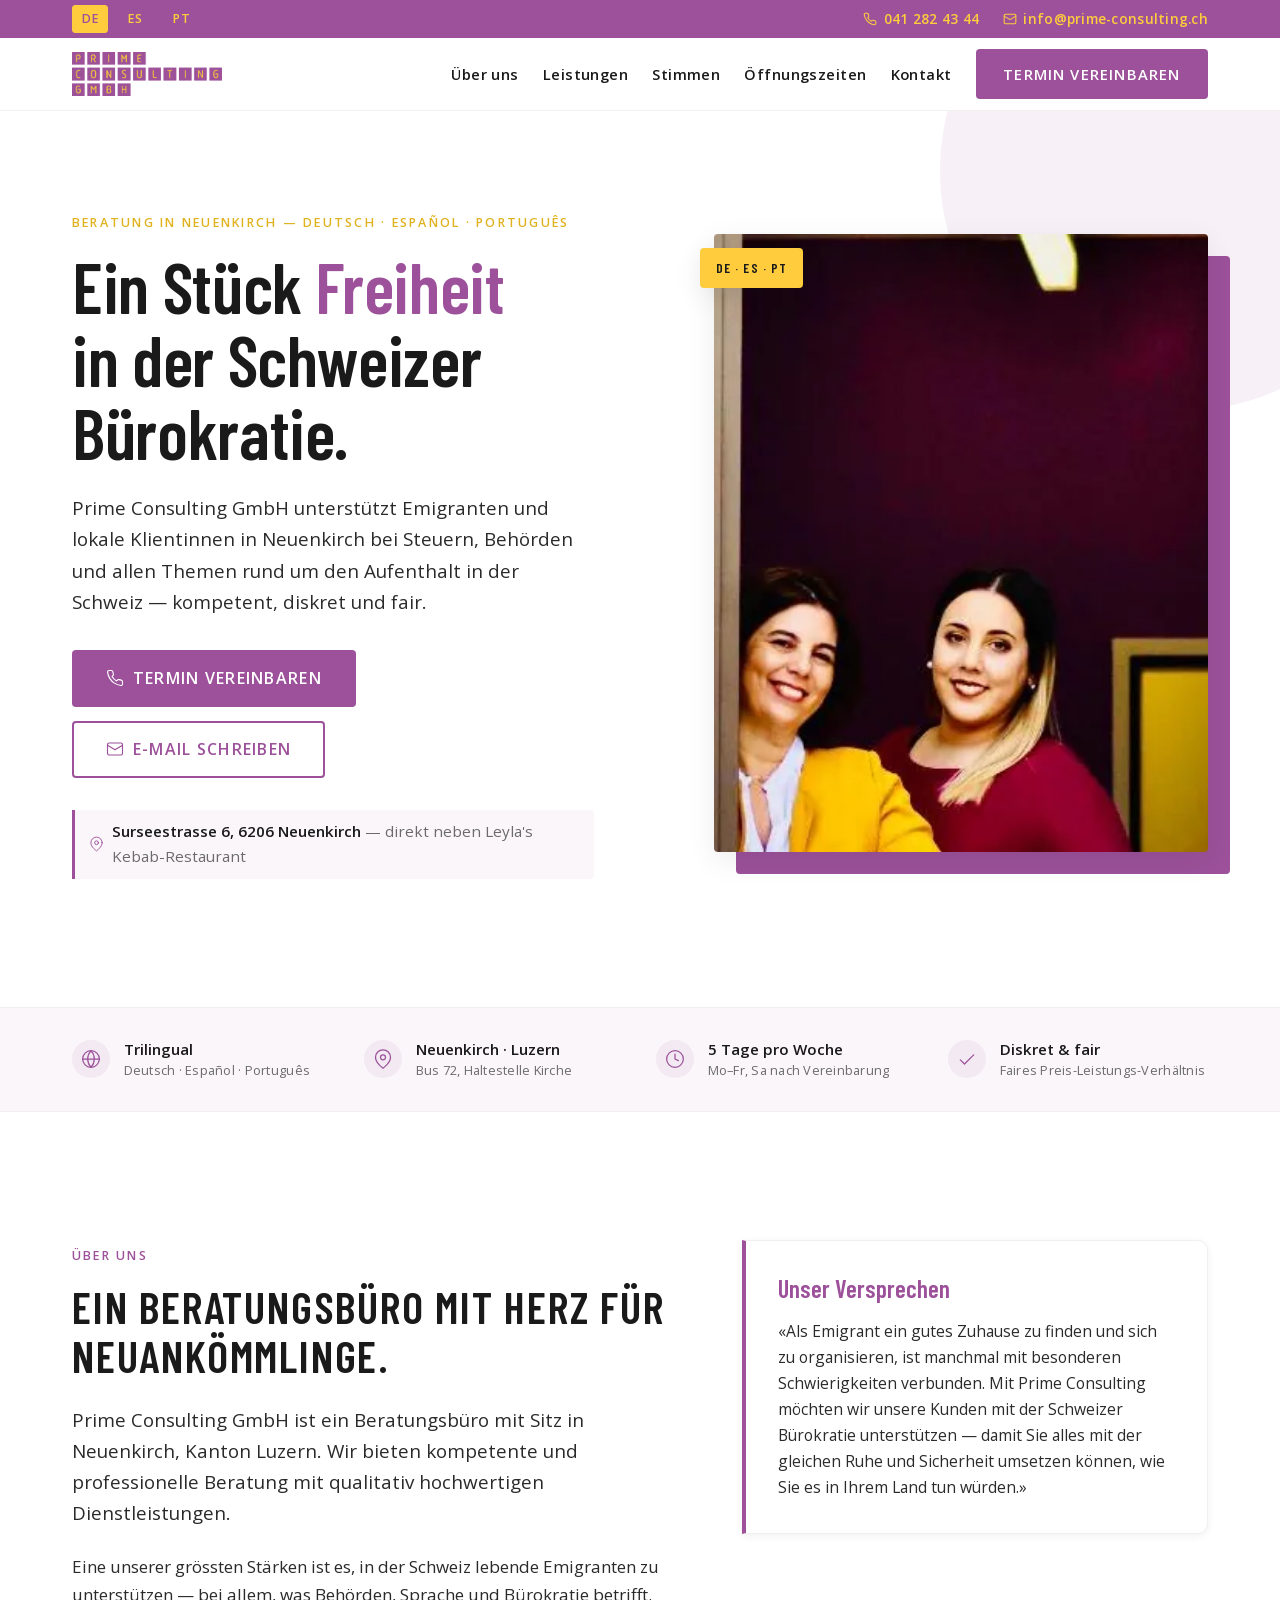
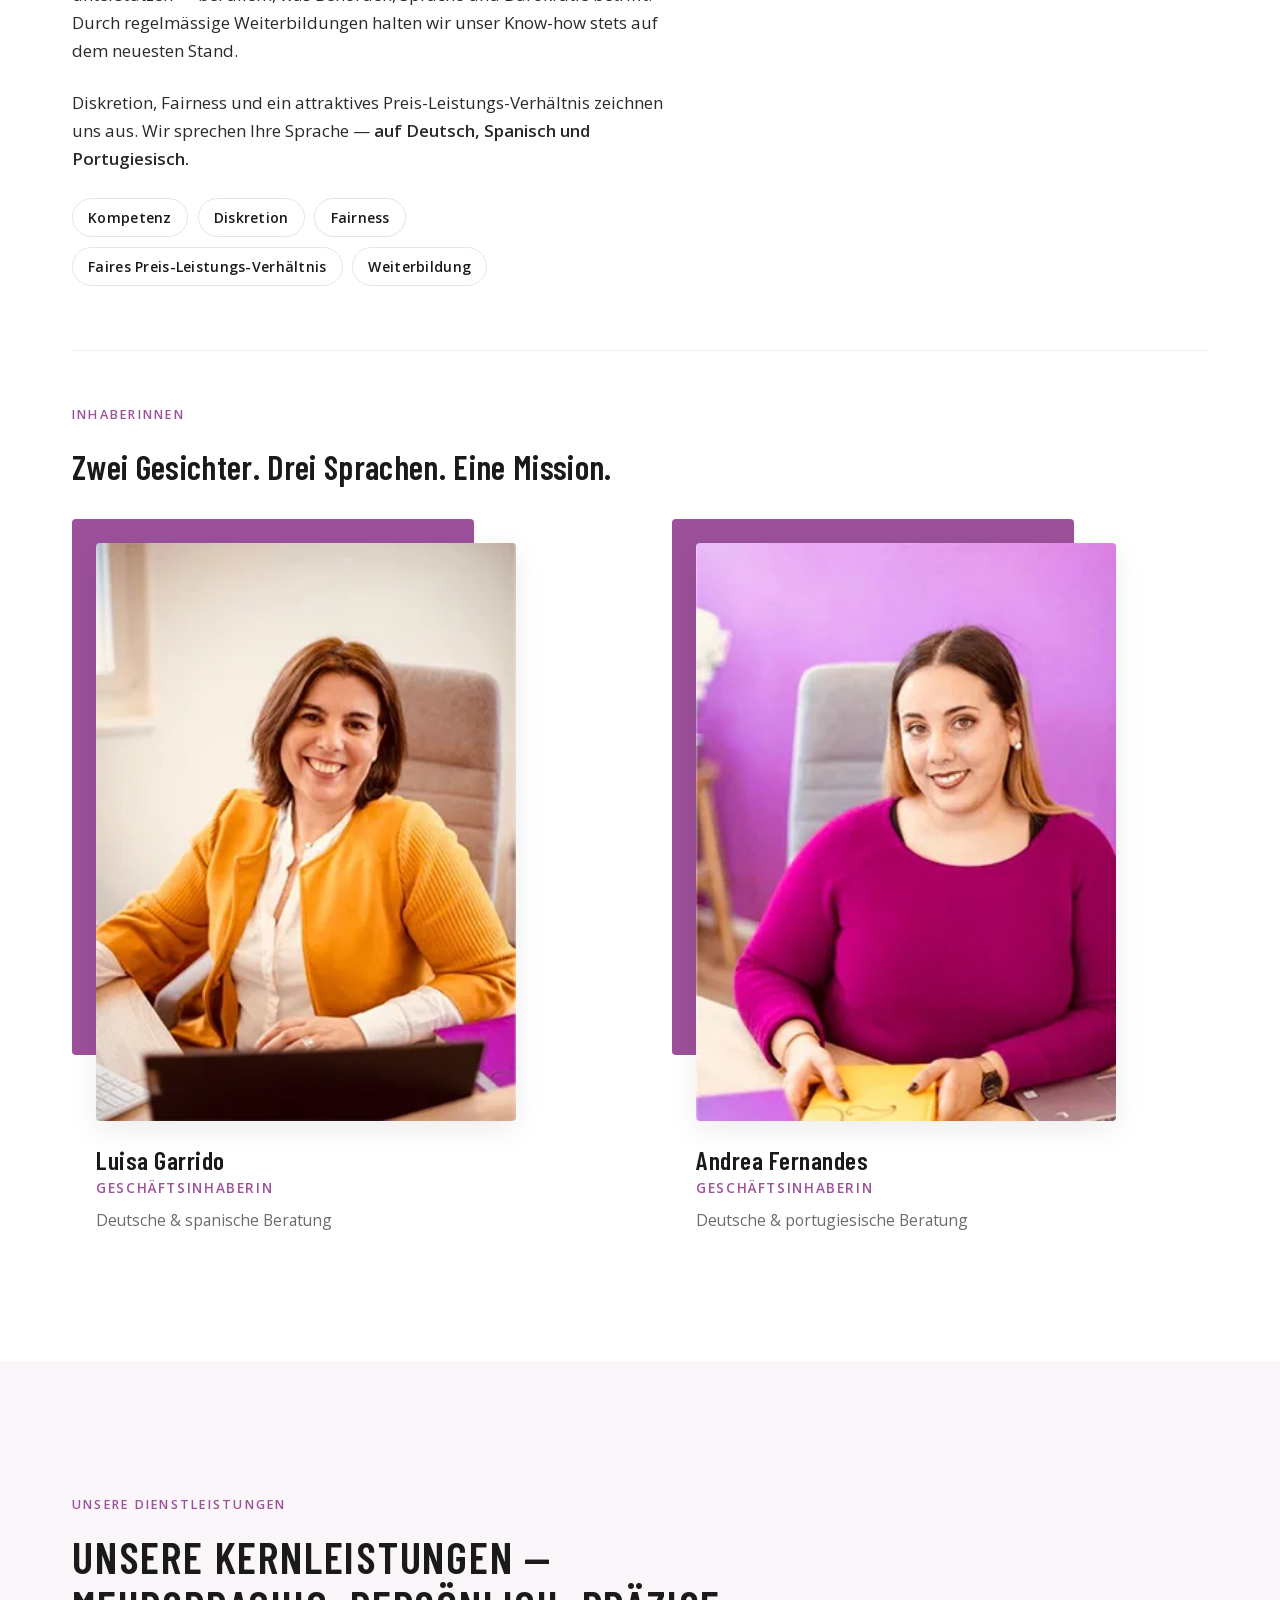
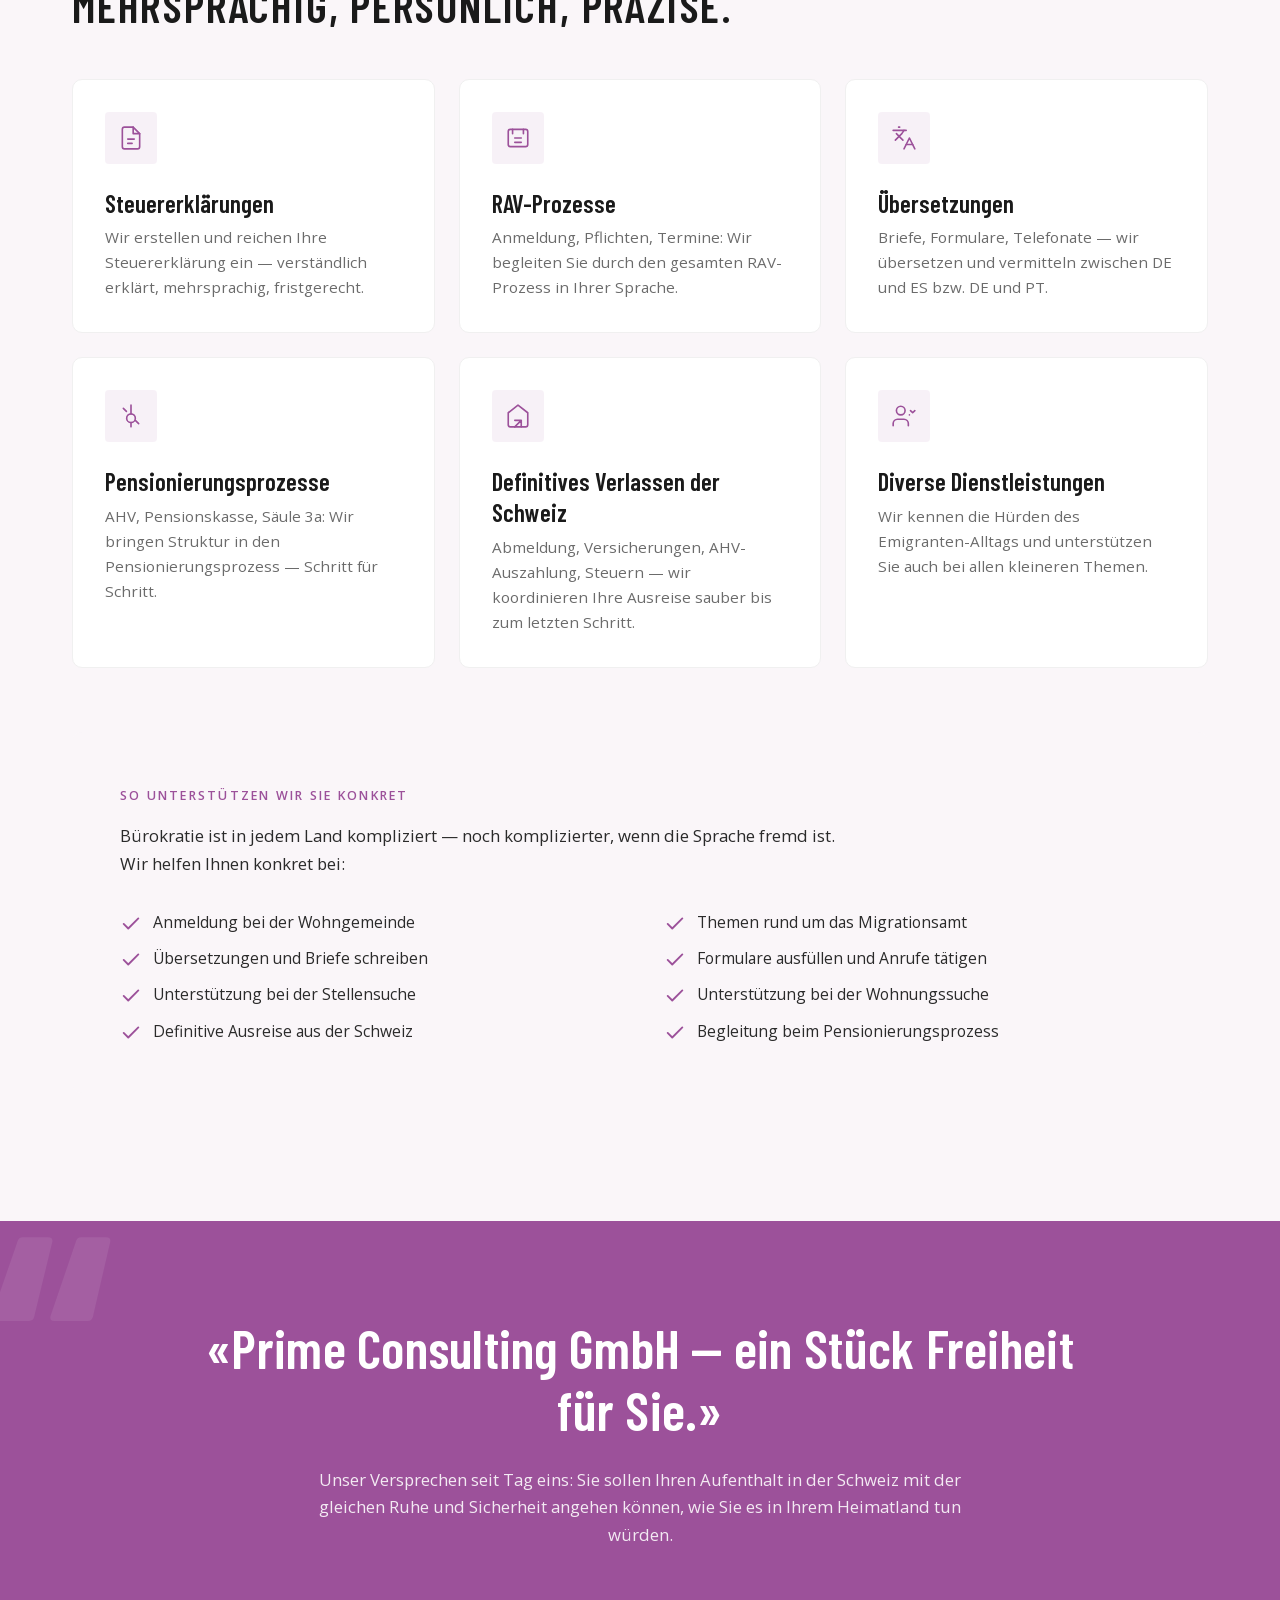
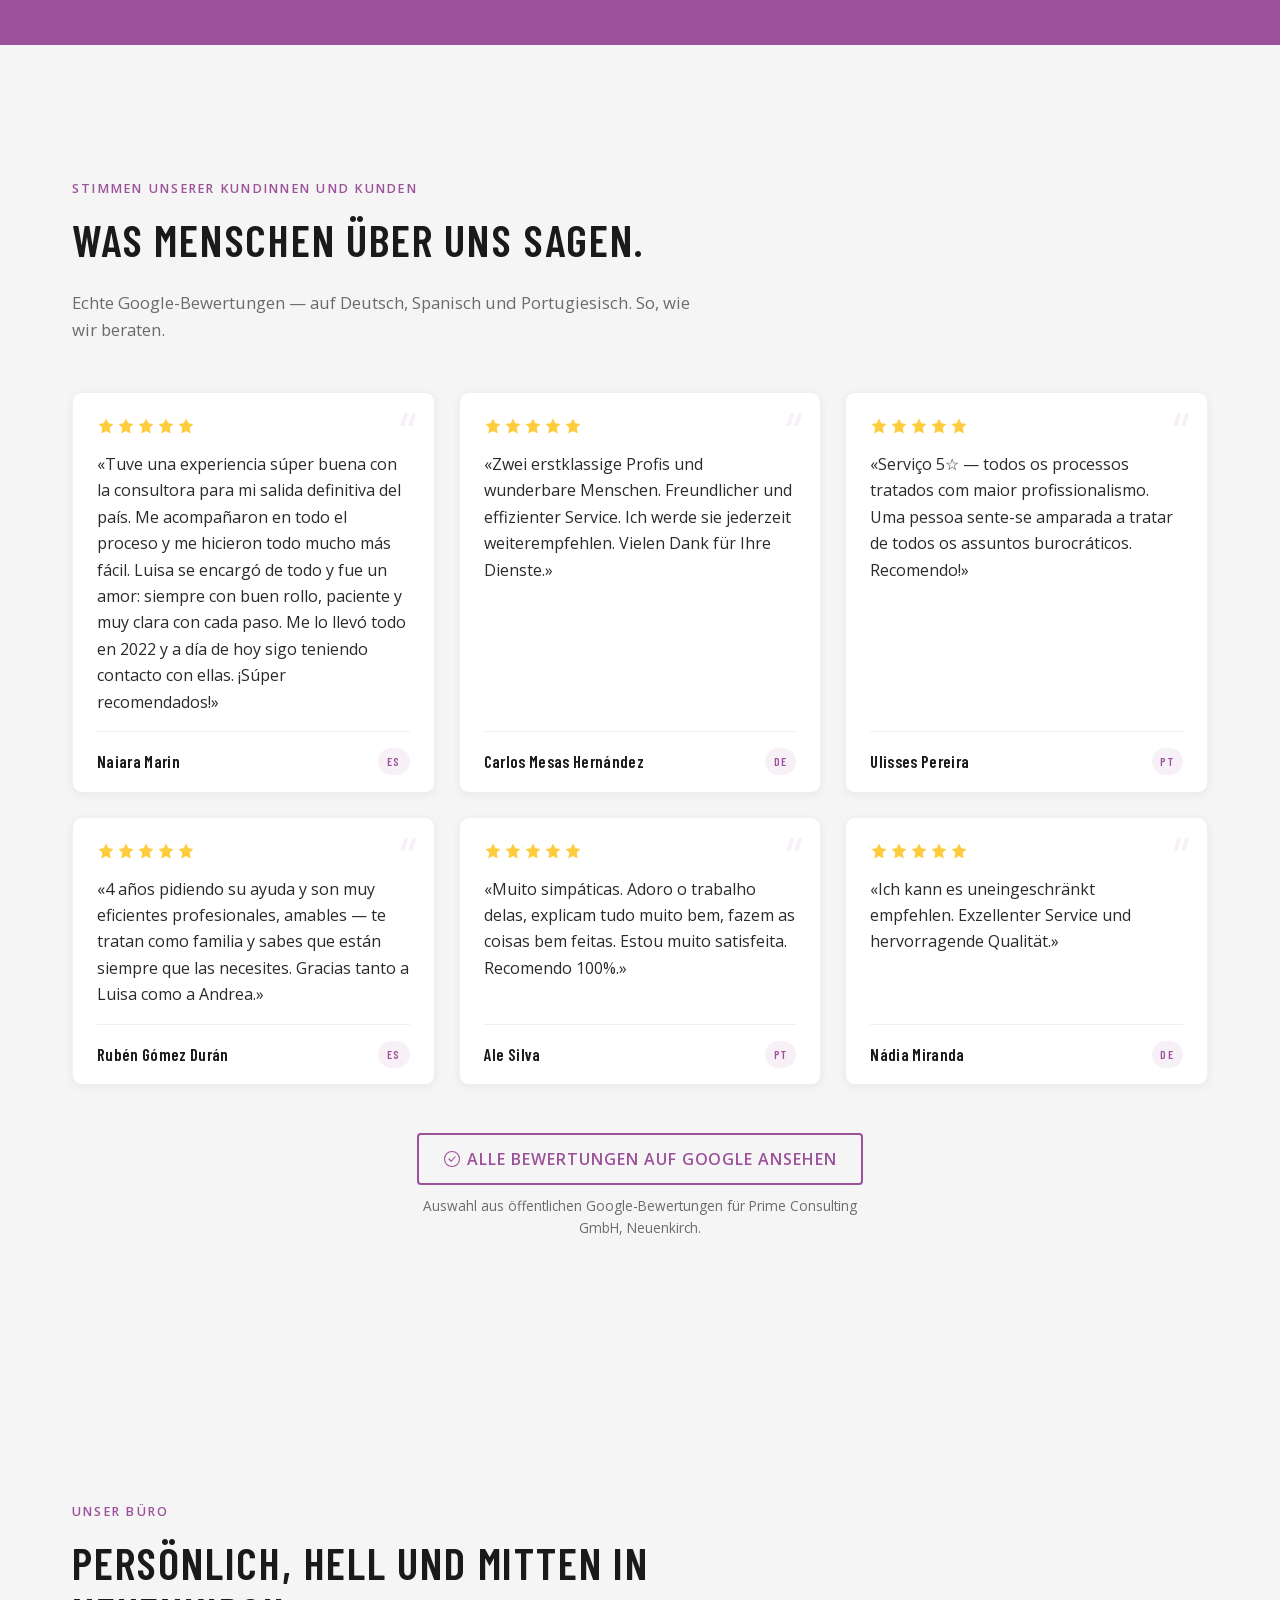
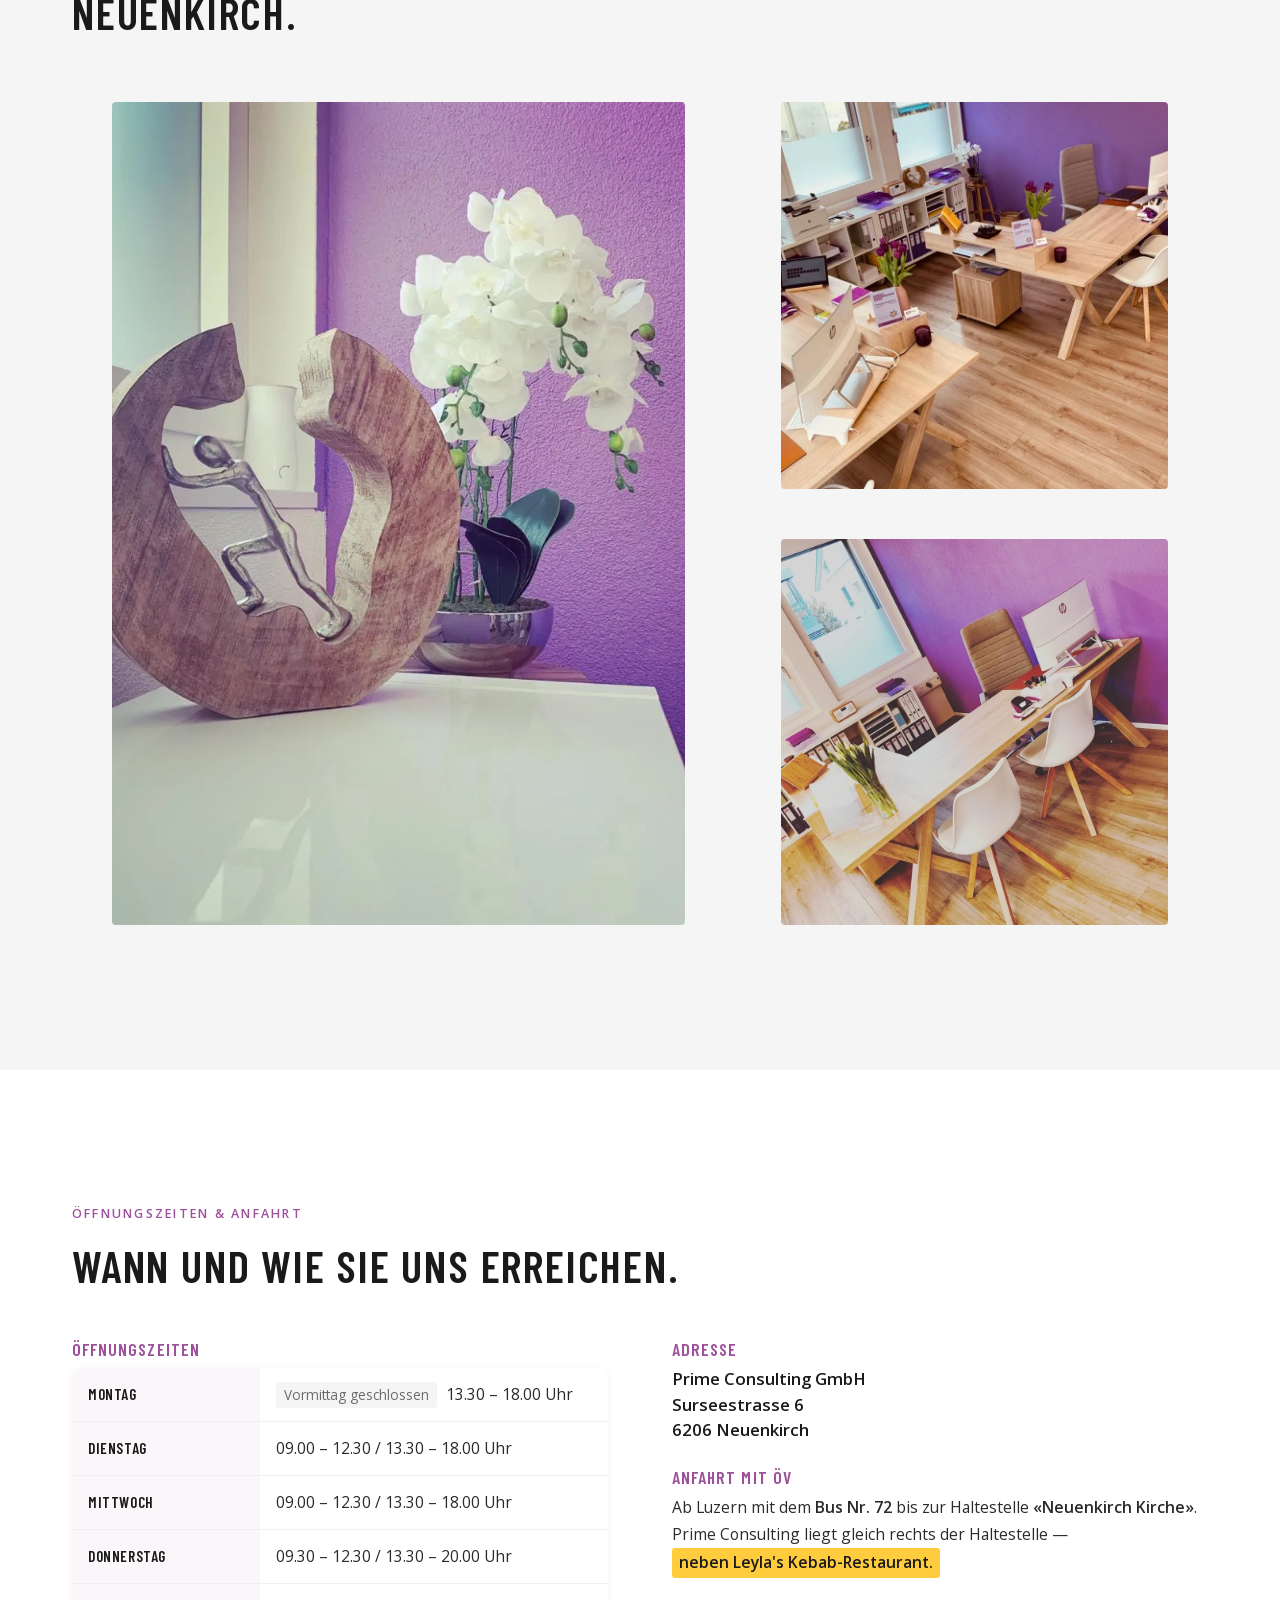
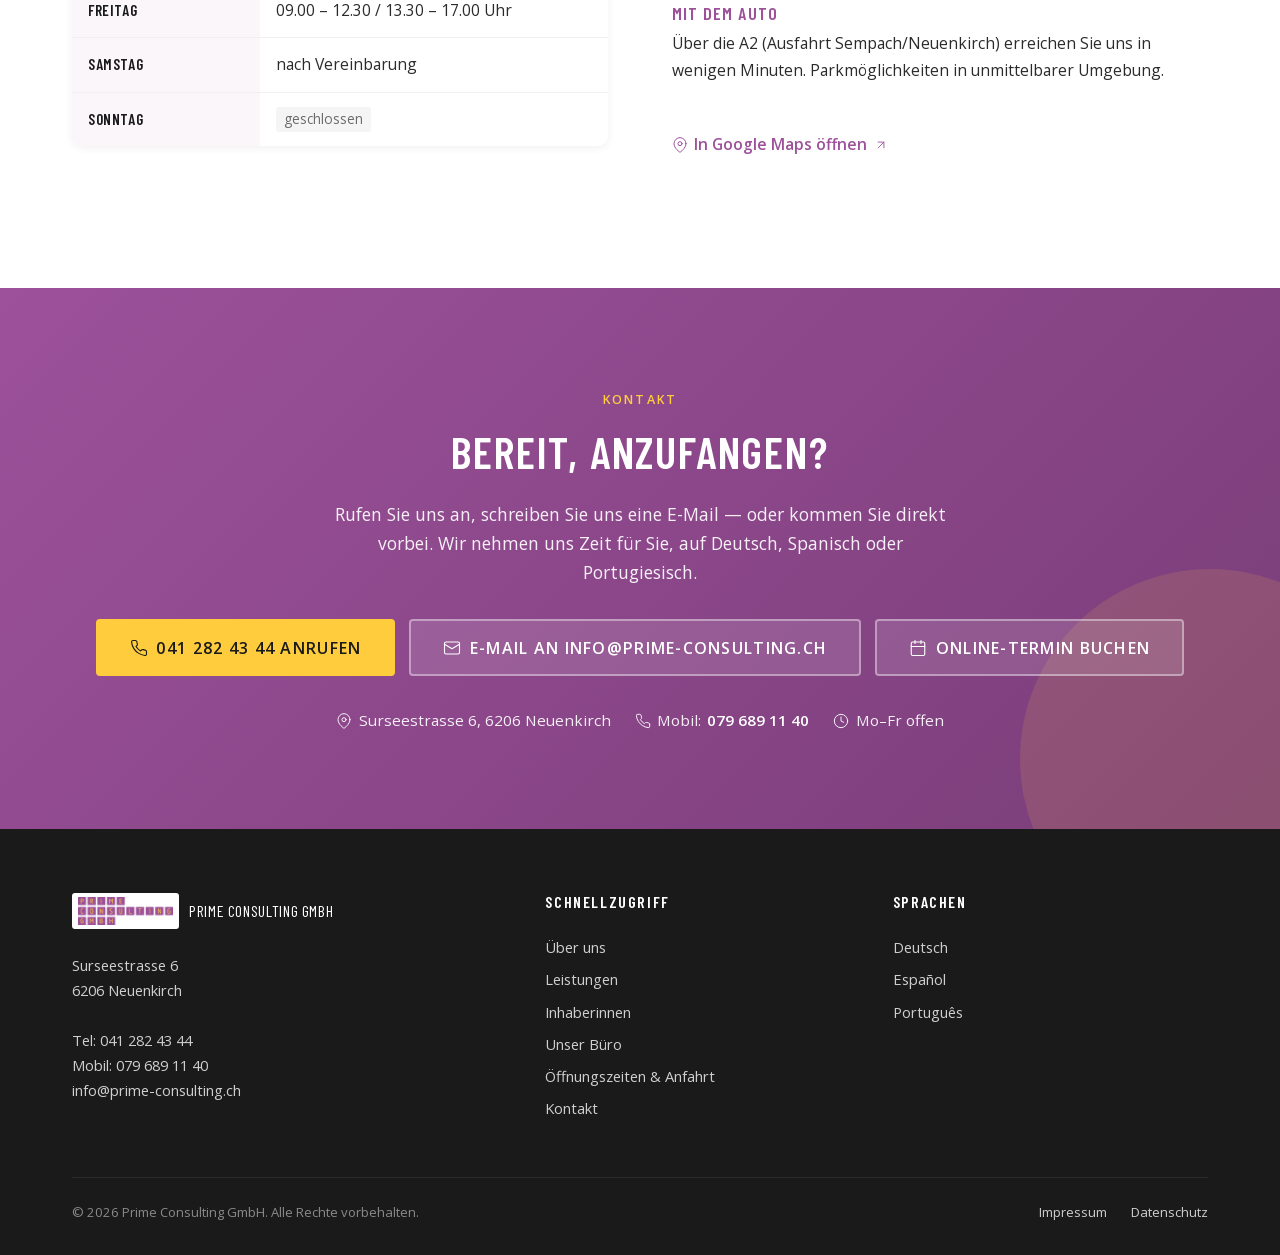
==== commit 17b671c8: "Mobile-Menu fix + Team in Über-uns-Sektion mergen Mobile-Menu: - nav-panel als Sibling von <header> " ====
--- a/index.html
+++ b/index.html
@@ -281,7 +281,6 @@
         <ul class="nav__list">
           <li><a class="nav__link" href="#ueber">Über uns</a></li>
           <li><a class="nav__link" href="#leistungen">Leistungen</a></li>
-          <li><a class="nav__link" href="#team">Team</a></li>
           <li><a class="nav__link" href="#stimmen">Stimmen</a></li>
           <li><a class="nav__link" href="#zeiten-anfahrt">Öffnungszeiten</a></li>
           <li><a class="nav__link" href="#kontakt">Kontakt</a></li>
@@ -304,7 +303,6 @@
     <ul class="nav-panel__list">
       <li><a href="#ueber">Über uns</a></li>
       <li><a href="#leistungen">Leistungen</a></li>
-      <li><a href="#team">Team</a></li>
       <li><a href="#stimmen">Stimmen</a></li>
       <li><a href="#buero">Unser Büro</a></li>
       <li><a href="#zeiten-anfahrt">Öffnungszeiten & Anfahrt</a></li>
@@ -445,6 +443,48 @@
             </p>
           </aside>
         </div>
+
+        <div class="about__team" id="team">
+          <div class="about__team-head">
+            <span class="eyebrow">Inhaberinnen</span>
+            <h3 class="about__team-title">Zwei Gesichter. Drei Sprachen. Eine Mission.</h3>
+          </div>
+          <div class="team__grid">
+            <article class="team-card">
+              <div class="team-card__media">
+                <picture>
+                  <source srcset="assets/images/Prime-luisa.webp" type="image/webp">
+                  <img src="assets/images/Prime-luisa.jpg"
+                       alt="Portrait von Luisa Garrido, Geschäftsinhaberin Prime Consulting GmbH, in orangem Cardigan am Schreibtisch."
+                       width="293" height="403"
+                       decoding="async">
+                </picture>
+              </div>
+              <div class="team-card__body">
+                <h4 class="team-card__name">Luisa Garrido</h4>
+                <span class="team-card__role">Geschäftsinhaberin</span>
+                <p class="team-card__lang">Deutsche &amp; spanische Beratung</p>
+              </div>
+            </article>
+
+            <article class="team-card">
+              <div class="team-card__media">
+                <picture>
+                  <source srcset="assets/images/prime-andrea.webp" type="image/webp">
+                  <img src="assets/images/prime-andrea.jpg"
+                       alt="Portrait von Andrea Fernandes, Geschäftsinhaberin Prime Consulting GmbH, vor magentafarbener Wand."
+                       width="293" height="403"
+                       decoding="async">
+                </picture>
+              </div>
+              <div class="team-card__body">
+                <h4 class="team-card__name">Andrea Fernandes</h4>
+                <span class="team-card__role">Geschäftsinhaberin</span>
+                <p class="team-card__lang">Deutsche &amp; portugiesische Beratung</p>
+              </div>
+            </article>
+          </div>
+        </div>
       </div>
     </section>
 
@@ -678,59 +718,13 @@
           <a class="btn btn--outline"
              href="https://www.google.com/search?q=Prime+Consulting+GmbH+Neuenkirch"
              target="_blank" rel="noopener">
-            <svg class="icon" viewBox="0 0 24 24" aria-hidden="true"><path d="M22 12c0-5.5-4.5-10-10-10S2 6.5 2 12s4.5 10 10 10c5.5 0 10-4.5 10-10Z"/><path d="M8 12l3 3 5-6"/></svg>
-            Alle Bewertungen auf Google ansehen
+            <svg class="icon" viewBox="0 0 24 24" aria-hidden="true" fill="none" stroke="currentColor" stroke-width="2" stroke-linecap="round" stroke-linejoin="round"><path d="M22 12c0-5.5-4.5-10-10-10S2 6.5 2 12s4.5 10 10 10c5.5 0 10-4.5 10-10Z"/><path d="M8 12l3 3 5-6"/></svg>
+            <span class="label-full">Alle Bewertungen auf Google ansehen</span>
+            <span class="label-short">Auf Google ansehen</span>
           </a>
           <p class="testimonials__source">
             Auswahl aus öffentlichen Google-Bewertungen für Prime Consulting GmbH, Neuenkirch.
           </p>
-        </div>
-      </div>
-    </section>
-
-    <!-- ============================================================
-         TEAM
-         ============================================================ -->
-    <section class="section" id="team" aria-labelledby="team-title">
-      <div class="container">
-        <div class="section__head">
-          <span class="eyebrow">Inhaberinnen</span>
-          <h2 id="team-title">Zwei Gesichter. Drei Sprachen. Eine Mission.</h2>
-        </div>
-        <div class="team__grid">
-          <article class="team-card">
-            <div class="team-card__media">
-              <picture>
-                <source srcset="assets/images/Prime-luisa.webp" type="image/webp">
-                <img src="assets/images/Prime-luisa.jpg"
-                     alt="Portrait von Luisa Garrido, Geschäftsinhaberin Prime Consulting GmbH, in orangem Cardigan am Schreibtisch."
-                     width="293" height="403"
-                     decoding="async">
-              </picture>
-            </div>
-            <div class="team-card__body">
-              <h3 class="team-card__name">Luisa Garrido</h3>
-              <span class="team-card__role">Geschäftsinhaberin</span>
-              <p class="team-card__lang">Deutsche & spanische Beratung</p>
-            </div>
-          </article>
-
-          <article class="team-card">
-            <div class="team-card__media">
-              <picture>
-                <source srcset="assets/images/prime-andrea.webp" type="image/webp">
-                <img src="assets/images/prime-andrea.jpg"
-                     alt="Portrait von Andrea Fernandes, Geschäftsinhaberin Prime Consulting GmbH, vor magentafarbener Wand."
-                     width="293" height="403"
-                     decoding="async">
-              </picture>
-            </div>
-            <div class="team-card__body">
-              <h3 class="team-card__name">Andrea Fernandes</h3>
-              <span class="team-card__role">Geschäftsinhaberin</span>
-              <p class="team-card__lang">Deutsche & portugiesische Beratung</p>
-            </div>
-          </article>
         </div>
       </div>
     </section>
--- a/css/style.css
+++ b/css/style.css
@@ -626,6 +626,24 @@
 .about__aside h3 { color: var(--color-primary); margin-bottom: var(--space-2); }
 .about__aside p { color: var(--color-text); font-size: 0.98rem; }
 
+.about__team {
+  margin-top: var(--space-6);
+  padding-top: var(--space-5);
+  border-top: 1px solid var(--color-border-soft);
+}
+.about__team-head {
+  margin-bottom: var(--space-4);
+}
+.about__team-title {
+  font-family: var(--font-head);
+  font-size: clamp(1.6rem, 3vw, 2.1rem);
+  font-weight: 600;
+  letter-spacing: 0.01em;
+  color: var(--color-heading);
+  margin: 0.4rem 0 0;
+  line-height: 1.15;
+}
+
 /* ---------- Services ---------- */
 .services__grid {
   display: grid;
@@ -842,6 +860,26 @@
   align-items: center;
   gap: 0.6rem;
   text-align: center;
+}
+.testimonials__cta .btn {
+  width: auto;
+  max-width: 100%;
+  white-space: normal;
+  text-align: center;
+  line-height: 1.3;
+  padding: 0.7rem 1.1rem;
+  font-size: 0.92rem;
+  letter-spacing: 0.04em;
+  flex-wrap: wrap;
+  justify-content: center;
+  gap: 0.4rem;
+}
+.testimonials__cta .btn .label-full { display: none; }
+.testimonials__cta .btn .label-short { display: inline; }
+@media (min-width: 600px) {
+  .testimonials__cta .btn .label-full { display: inline; }
+  .testimonials__cta .btn .label-short { display: none; }
+  .testimonials__cta .btn { font-size: 1rem; padding: 0.85rem 1.5rem; letter-spacing: 0.06em; }
 }
 .testimonials__source {
   font-size: 0.85rem;
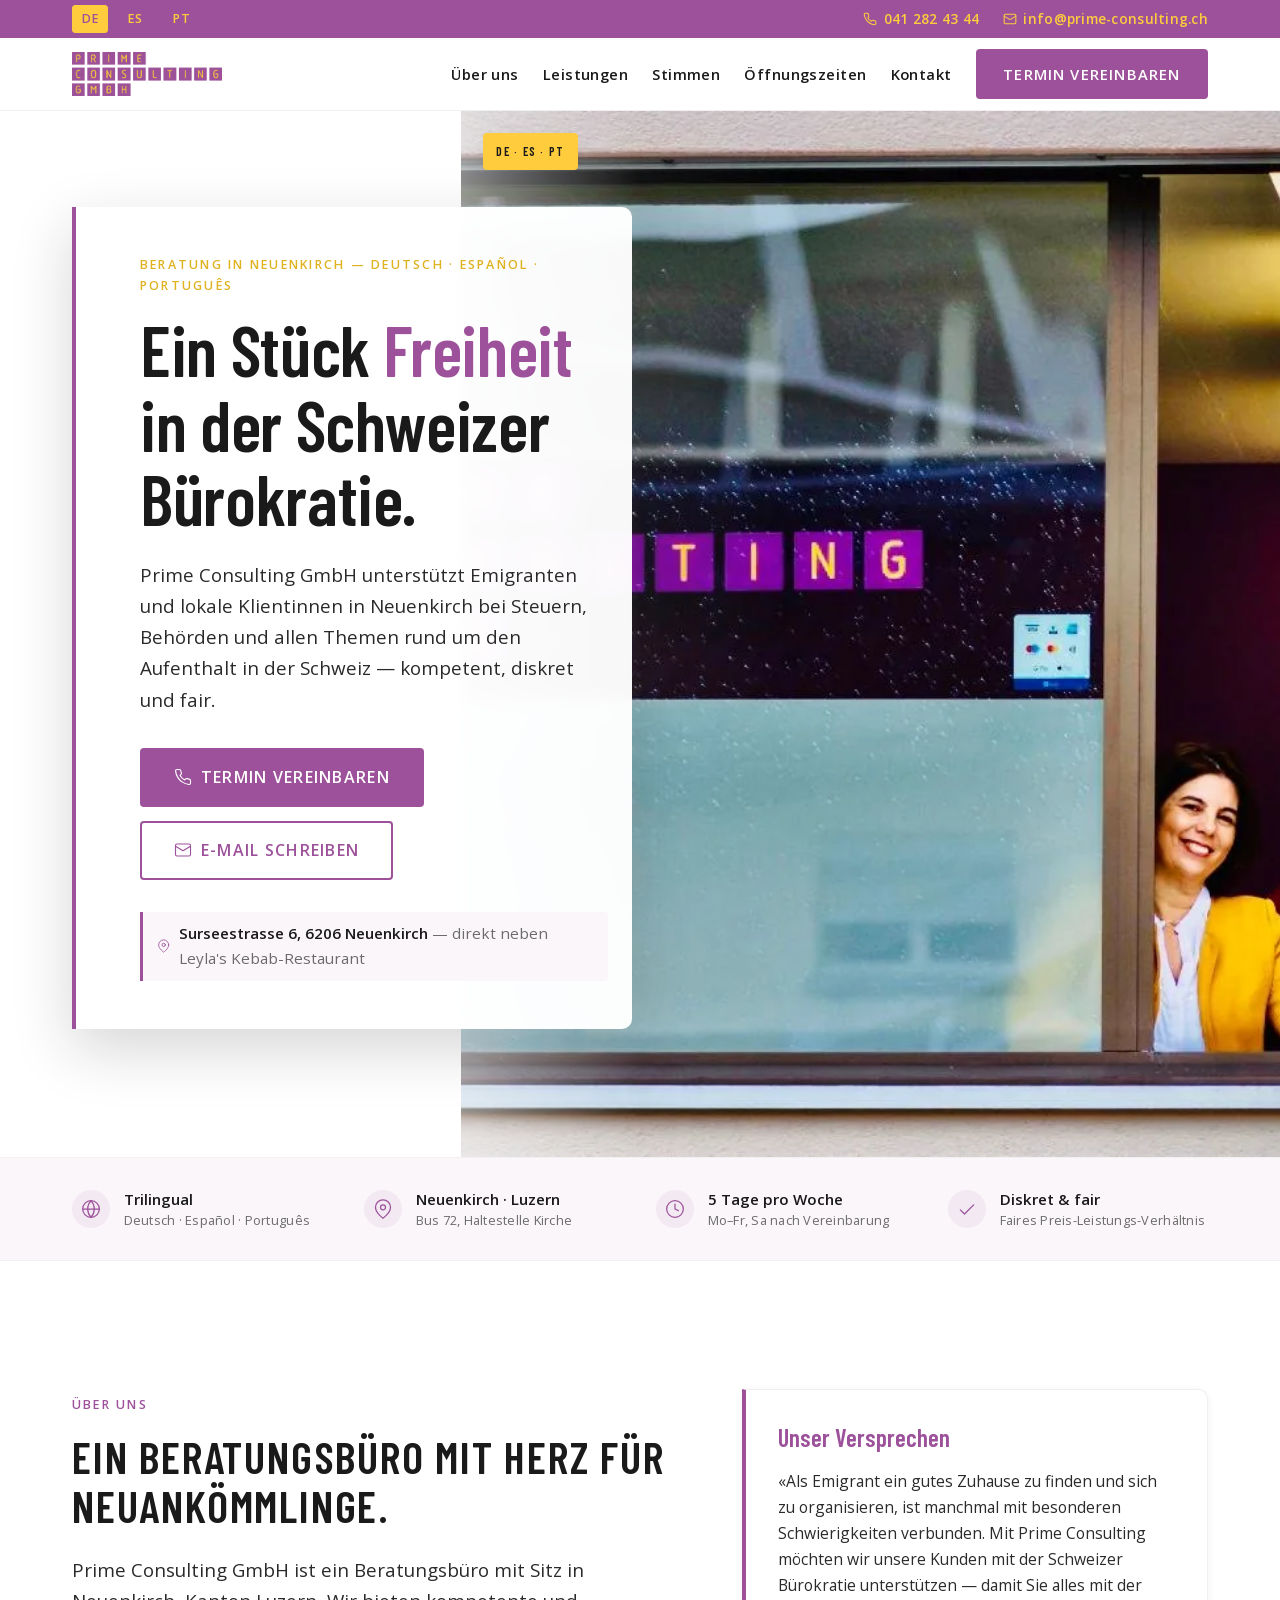
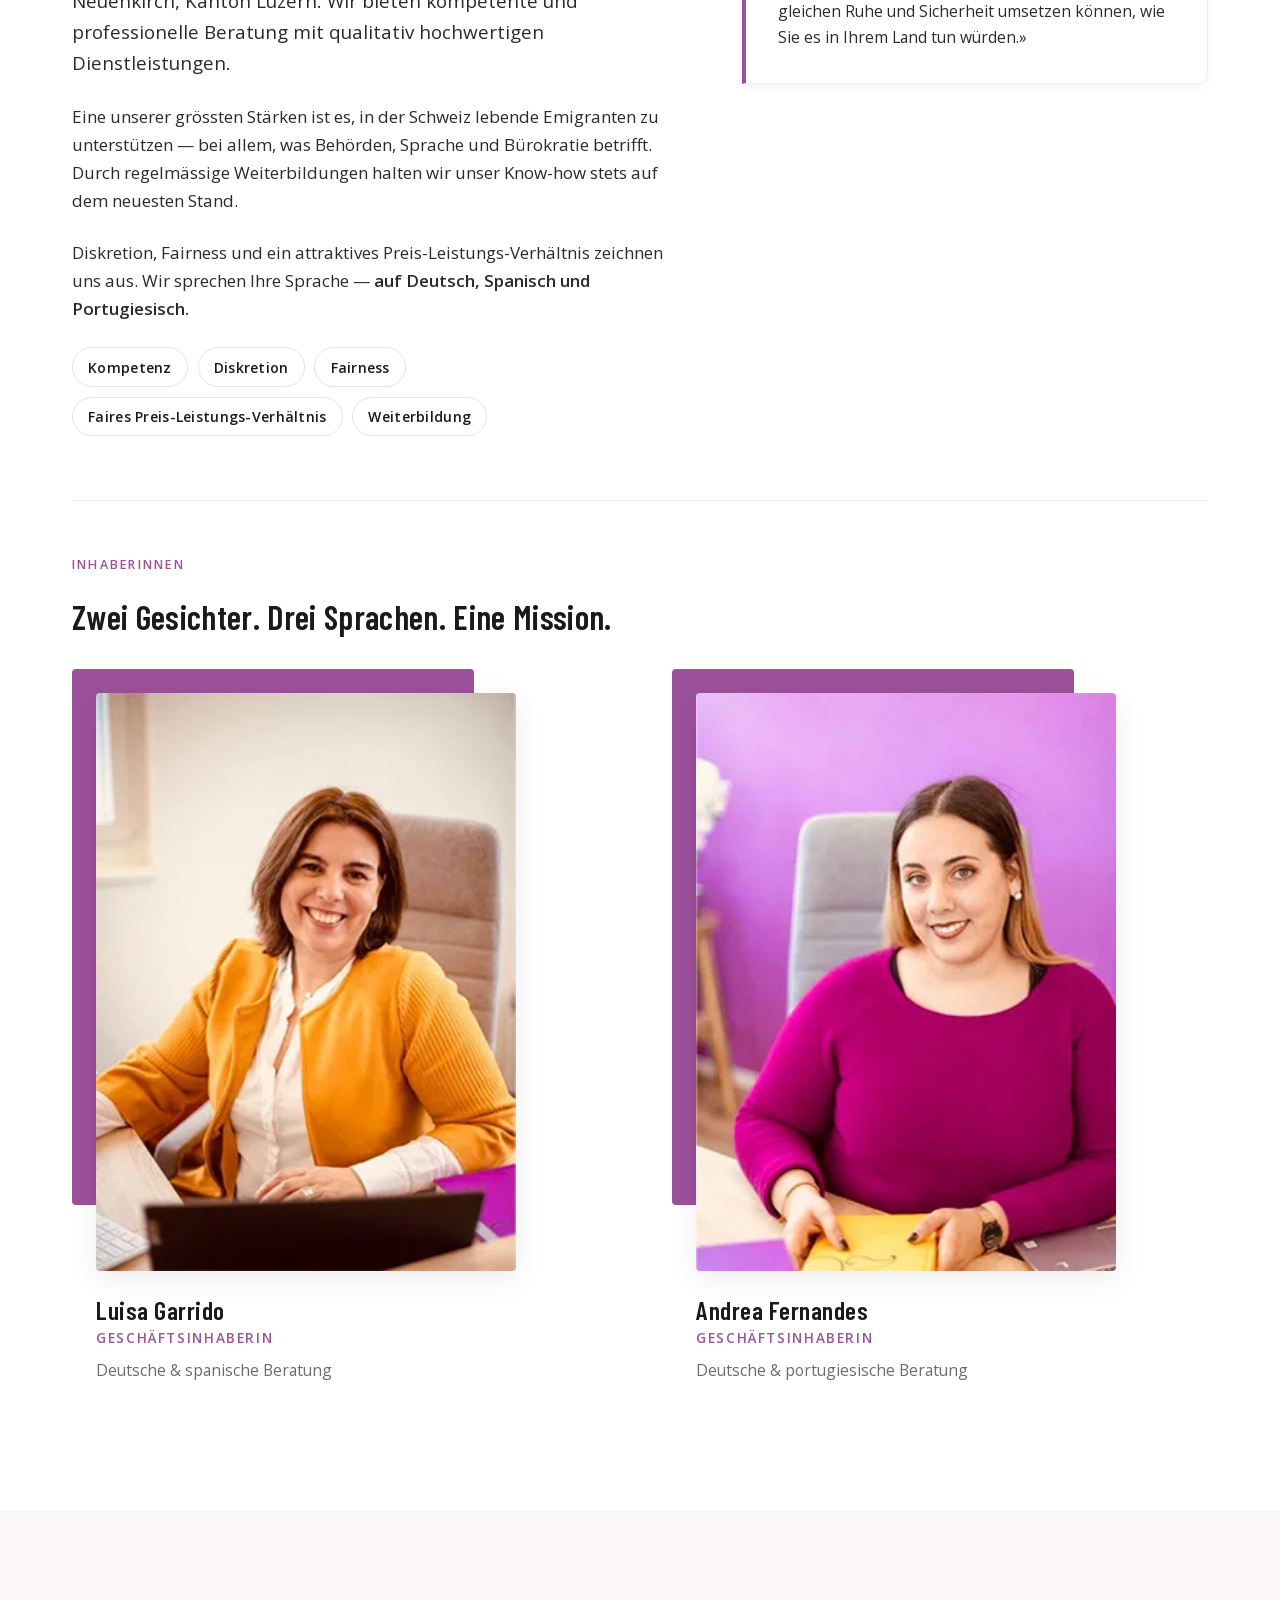
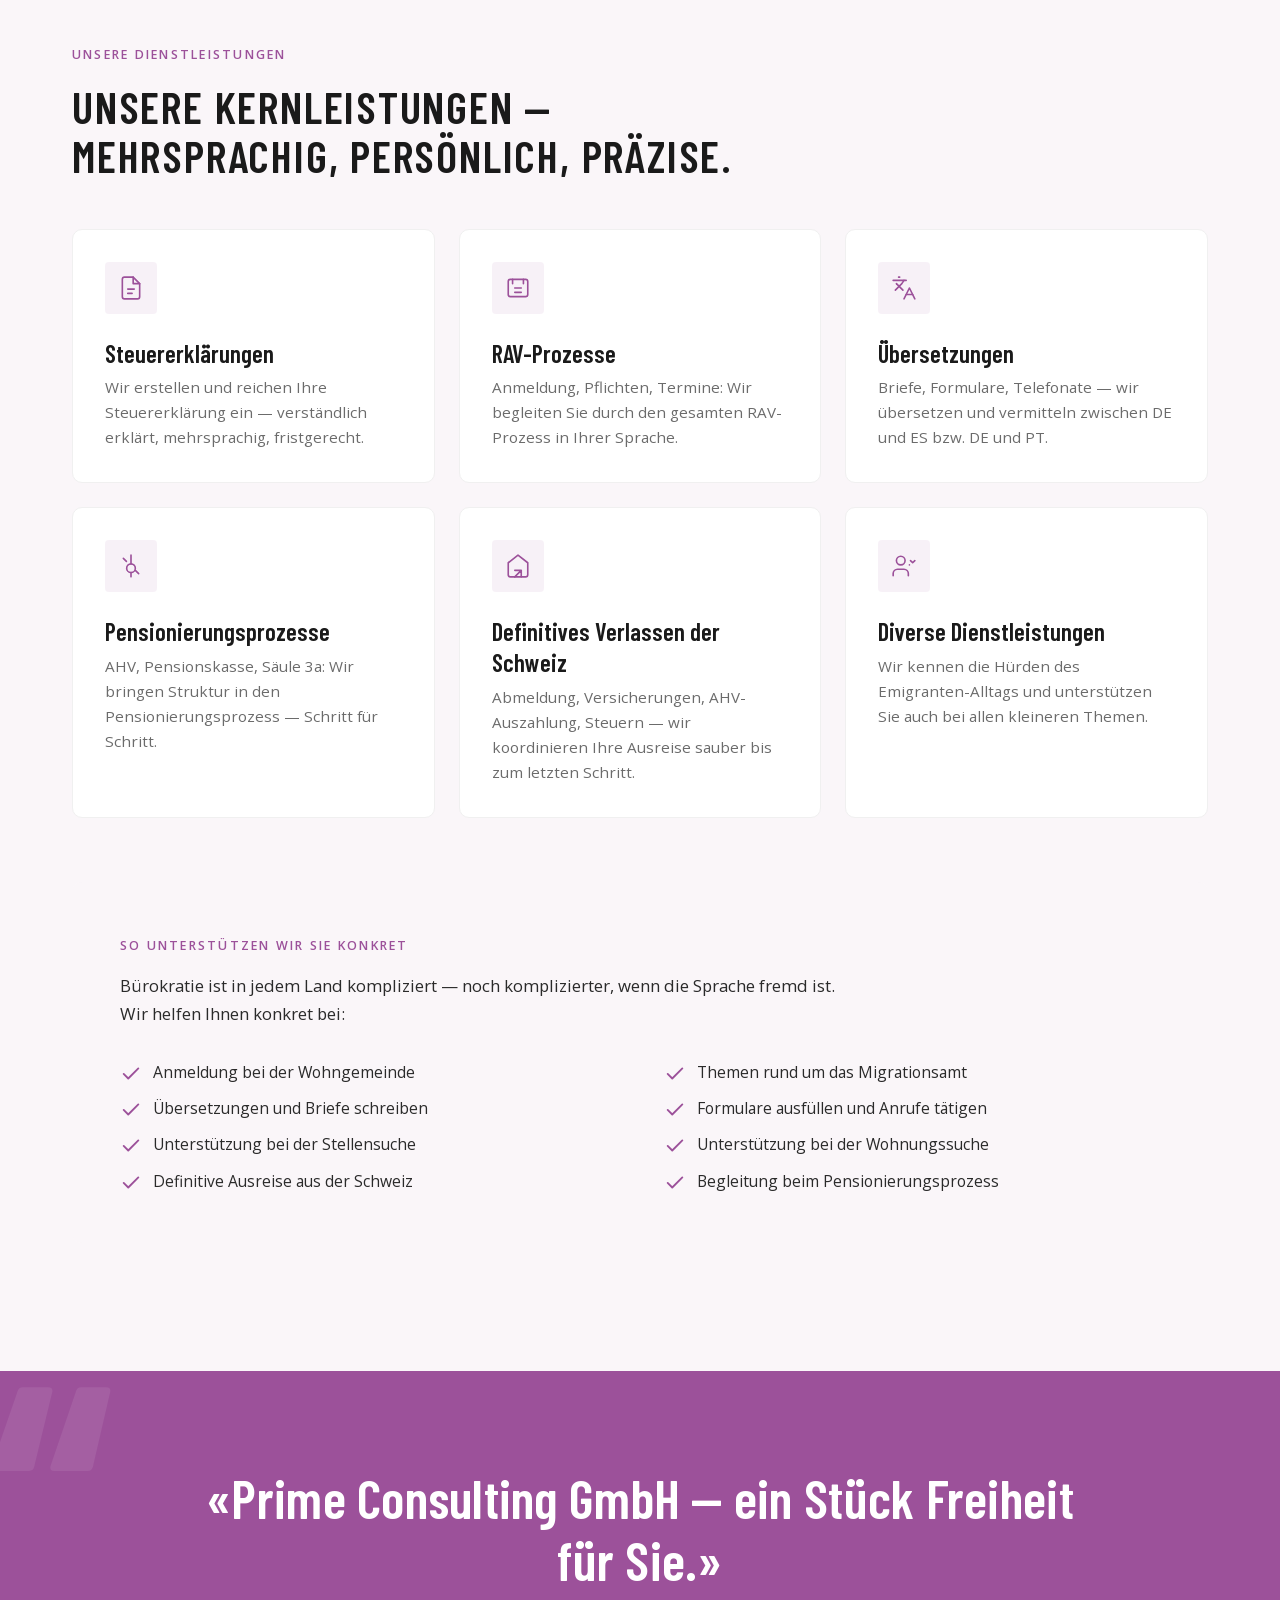
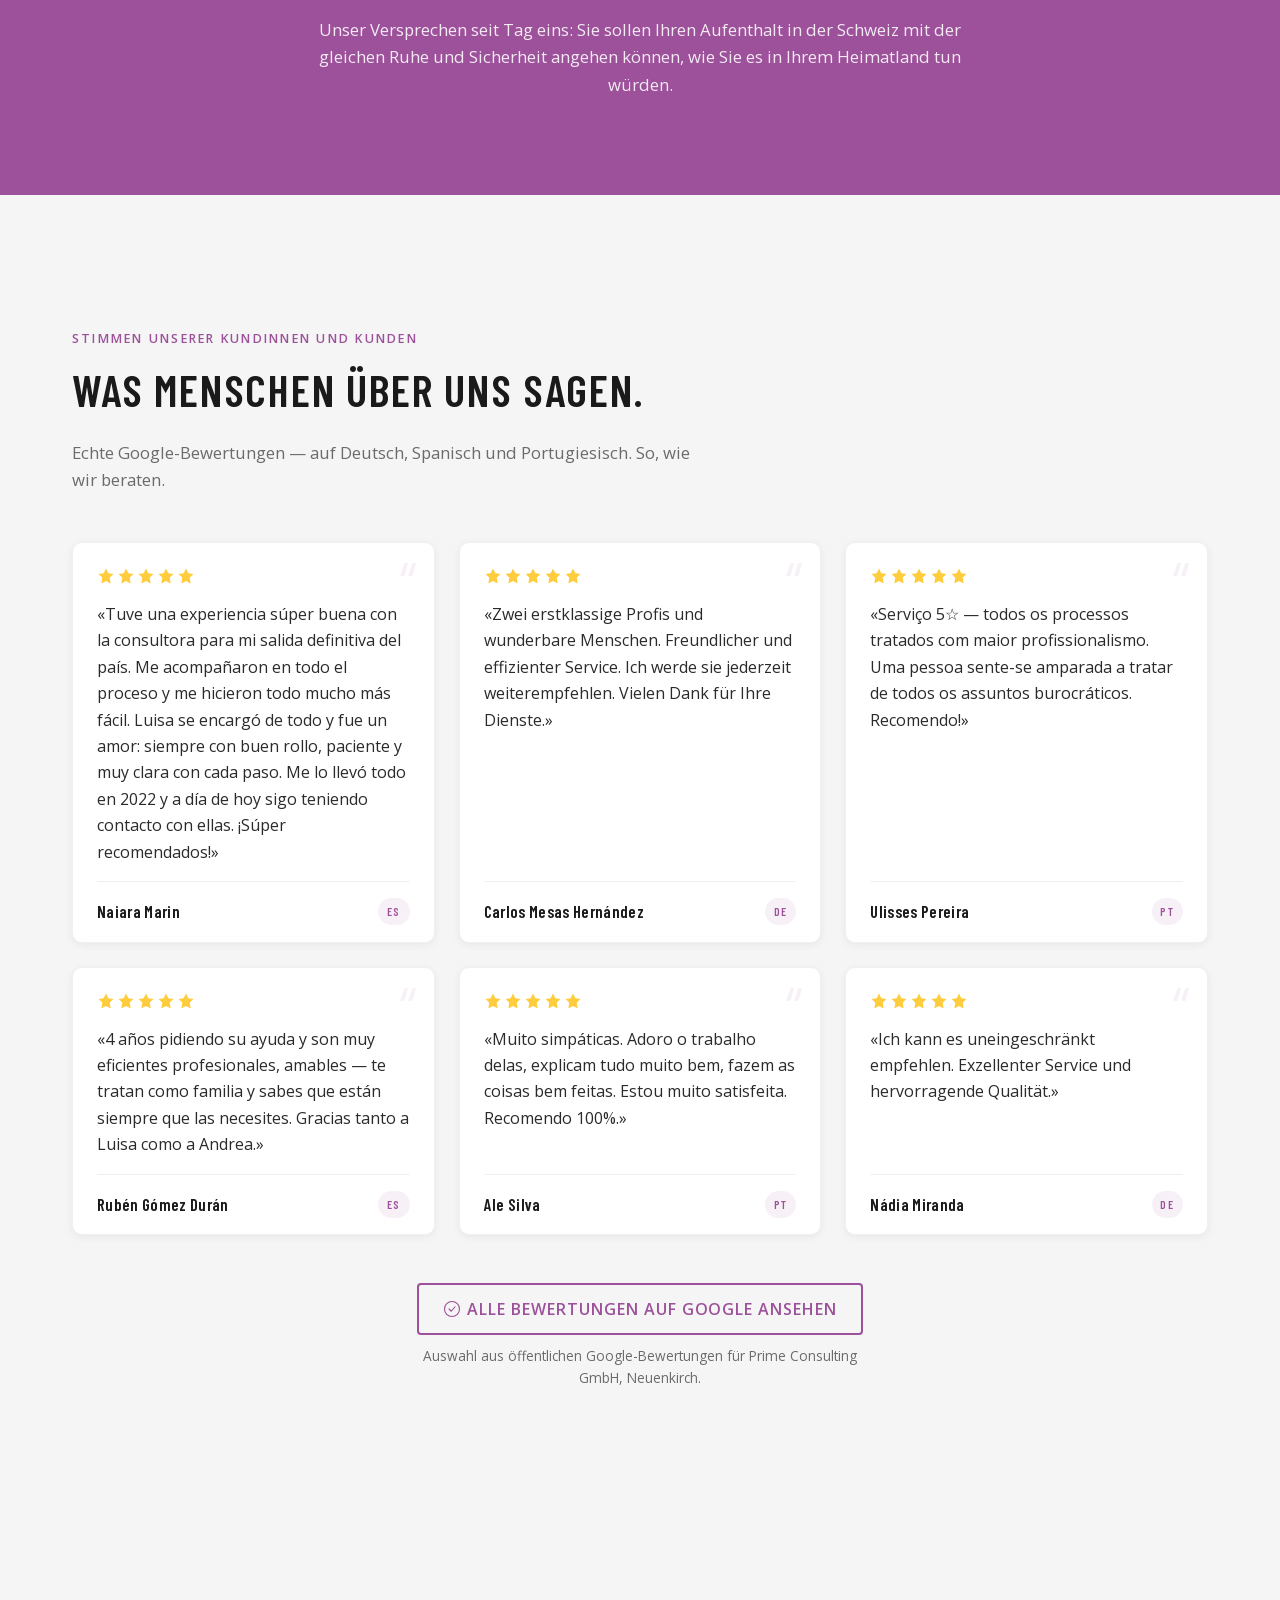
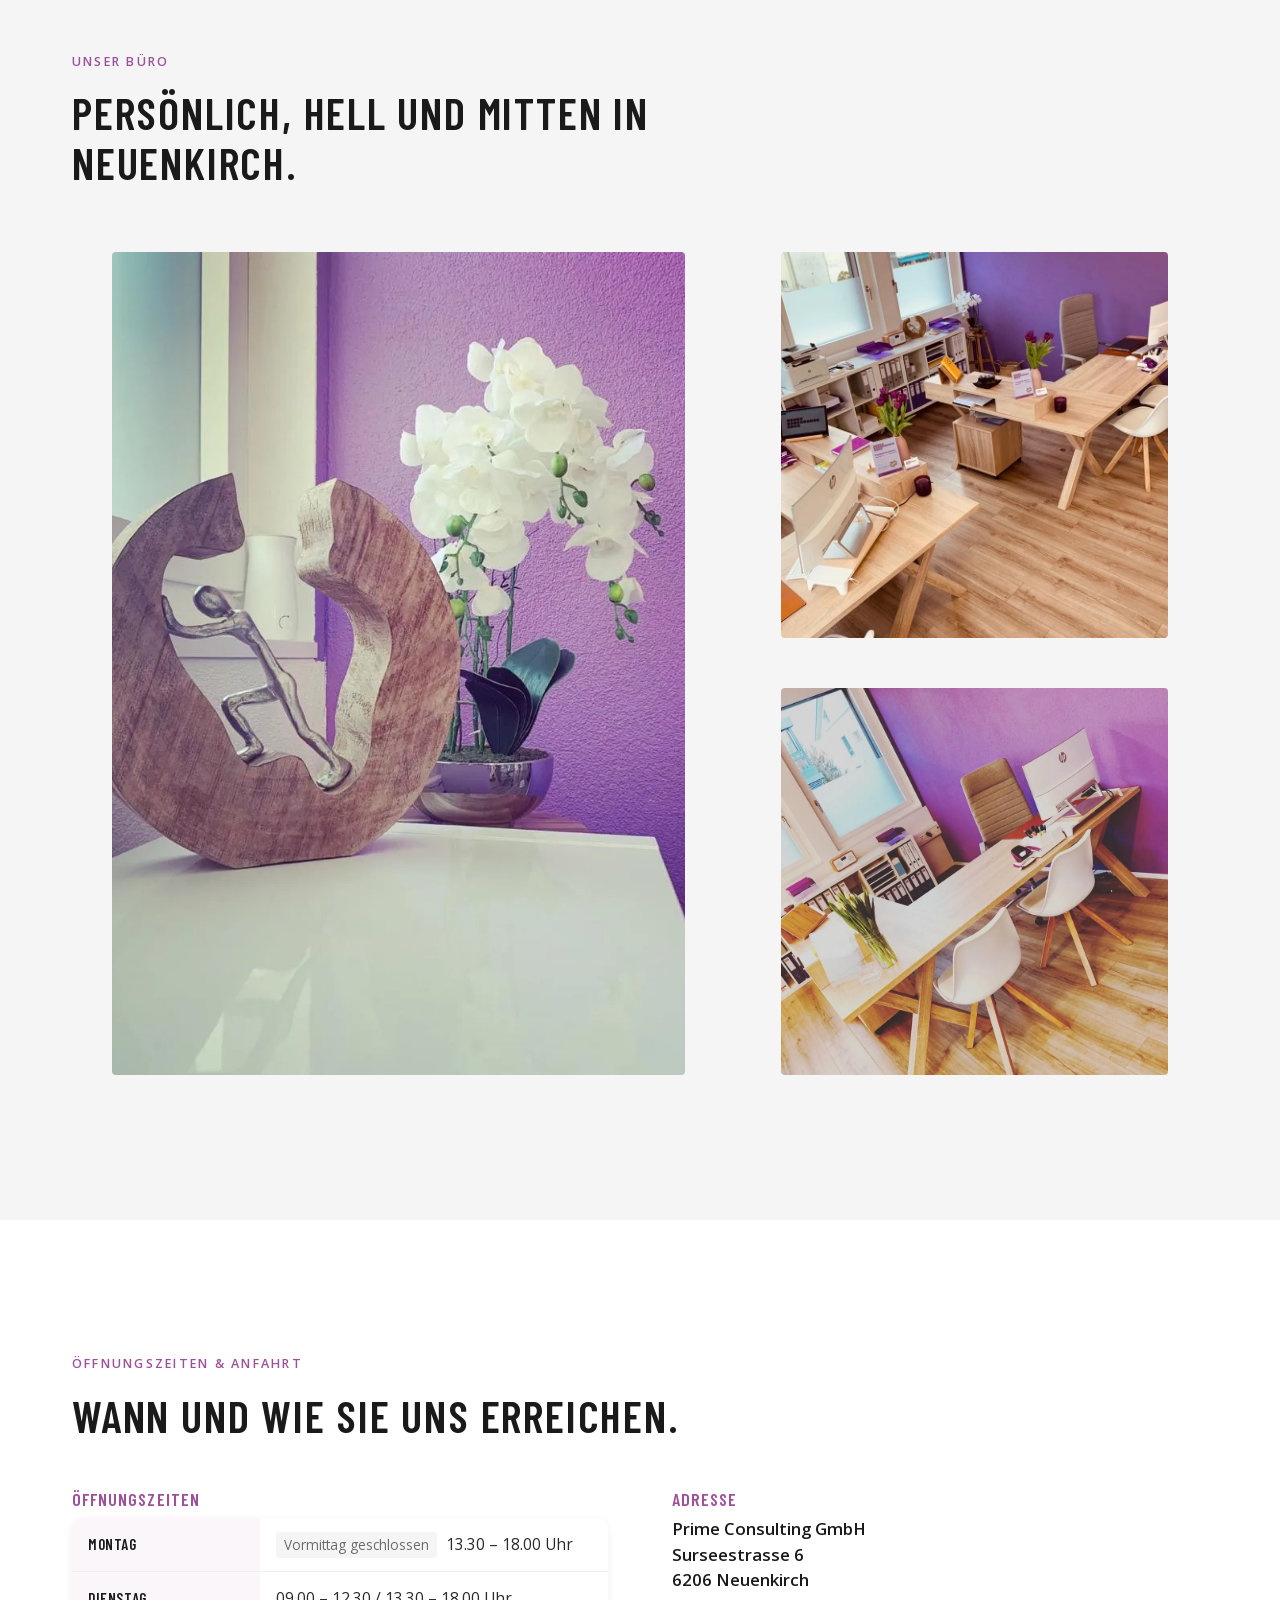
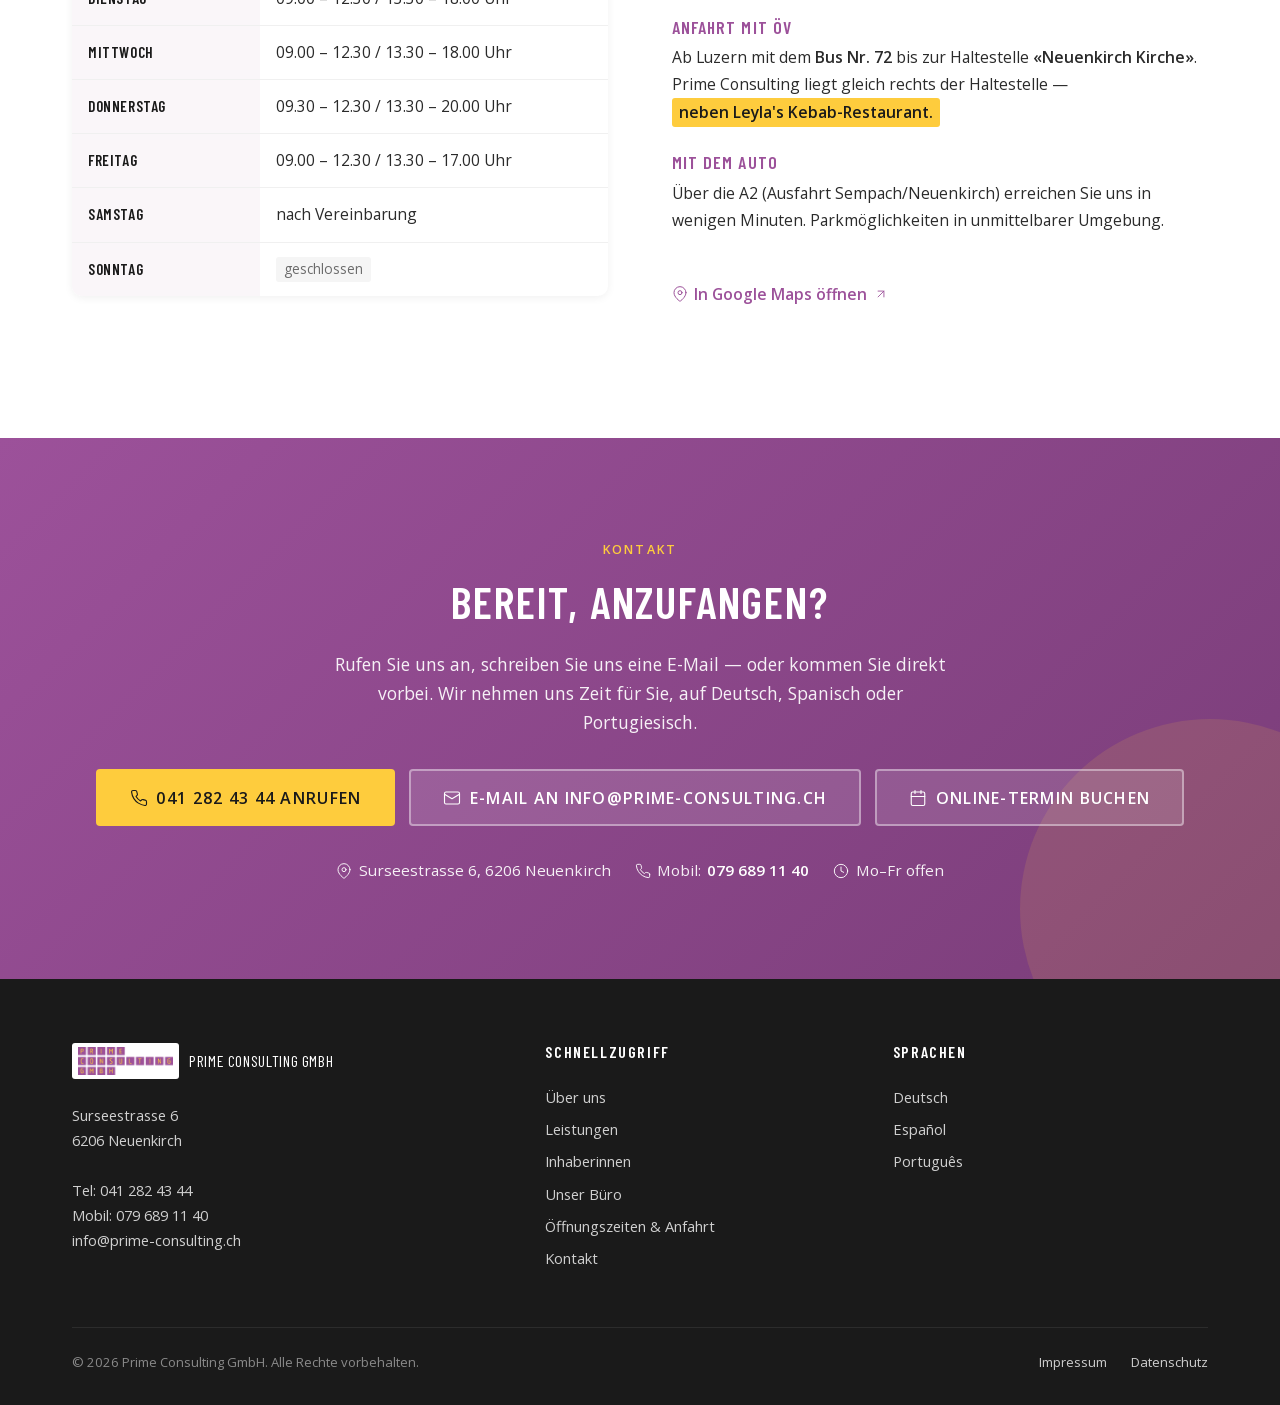
==== commit 359cb263: "Hero: neues Schaufenster-Foto mit Text-Card-Overlap + Full-Bleed Image: - Neue hochauflösende Hero-A" ====
--- a/index.html
+++ b/index.html
@@ -37,7 +37,7 @@
   <!-- Preload critical assets -->
   <link rel="preload" href="assets/fonts/barlow-condensed-600.woff2" as="font" type="font/woff2" crossorigin>
   <link rel="preload" href="assets/fonts/open-sans-400.woff2" as="font" type="font/woff2" crossorigin>
-  <link rel="preload" as="image" href="assets/images/Prime-Andrea-Luisa-wide.webp" type="image/webp">
+  <link rel="preload" as="image" href="assets/images/prime-hero.webp" type="image/webp">
 
   <link rel="stylesheet" href="css/style.css">
 
@@ -320,46 +320,44 @@
          HERO
          ============================================================ -->
     <section class="hero" id="hero" aria-labelledby="hero-title">
-      <div class="container">
-        <div class="hero__grid">
-          <div class="hero__copy">
-            <span class="eyebrow eyebrow--gold">Beratung in Neuenkirch — Deutsch · Español · Português</span>
-            <h1 id="hero-title" class="hero__title">
-              Ein Stück <span class="accent">Freiheit</span><br>
-              in der Schweizer Bürokratie.
-            </h1>
-            <p class="hero__sub">
-              Prime Consulting GmbH unterstützt Emigranten und lokale Klientinnen
-              in Neuenkirch bei Steuern, Behörden und allen Themen rund um den
-              Aufenthalt in der Schweiz — kompetent, diskret und fair.
-            </p>
-            <div class="hero__ctas">
-              <a class="btn btn--primary btn--lg" href="tel:+41412824344">
-                <svg class="icon" viewBox="0 0 24 24" aria-hidden="true" fill="none" stroke="currentColor" stroke-width="2" stroke-linecap="round" stroke-linejoin="round"><path d="M22 16.92v3a2 2 0 0 1-2.18 2 19.79 19.79 0 0 1-8.63-3.07 19.5 19.5 0 0 1-6-6A19.79 19.79 0 0 1 2.12 4.18 2 2 0 0 1 4.11 2h3a2 2 0 0 1 2 1.72c.13.96.36 1.9.7 2.8a2 2 0 0 1-.45 2.11L8.09 9.91a16 16 0 0 0 6 6l1.27-1.27a2 2 0 0 1 2.11-.45c.9.34 1.84.57 2.8.7A2 2 0 0 1 22 16.92Z"/></svg>
-                Termin vereinbaren
-              </a>
-              <a class="btn btn--outline btn--lg" href="mailto:info@prime-consulting.ch">
-                <svg class="icon" viewBox="0 0 24 24" aria-hidden="true" fill="none" stroke="currentColor" stroke-width="2" stroke-linecap="round" stroke-linejoin="round"><rect x="2" y="4" width="20" height="16" rx="2"/><path d="m22 7-10 6L2 7"/></svg>
-                E-Mail schreiben
-              </a>
-            </div>
-            <p class="hero__local">
-              <svg class="icon" viewBox="0 0 24 24" aria-hidden="true" style="color: var(--color-primary); width:18px; height:18px;"><path d="M21 10c0 7-9 13-9 13s-9-6-9-13a9 9 0 0 1 18 0Z"/><circle cx="12" cy="10" r="3"/></svg>
-              <span><strong>Surseestrasse 6, 6206 Neuenkirch</strong> — direkt neben Leyla's Kebab-Restaurant</span>
-            </p>
+      <div class="hero__banner">
+        <picture>
+          <source srcset="assets/images/prime-hero.webp" type="image/webp">
+          <img src="assets/images/prime-hero.jpg"
+               alt="Schaufenster der Prime Consulting GmbH in Neuenkirch — Luisa Garrido und Andrea Fernandes im Eingang."
+               width="1242" height="796"
+               class="hero__banner-img"
+               fetchpriority="high"
+               decoding="async">
+        </picture>
+        <span class="hero__badge">DE · ES · PT</span>
+      </div>
+      <div class="container hero__inner">
+        <div class="hero__copy">
+          <span class="eyebrow eyebrow--gold">Beratung in Neuenkirch — Deutsch · Español · Português</span>
+          <h1 id="hero-title" class="hero__title">
+            Ein Stück <span class="accent">Freiheit</span><br class="hero__title-br">
+            in der Schweizer Bürokratie.
+          </h1>
+          <p class="hero__sub">
+            Prime Consulting GmbH unterstützt Emigranten und lokale Klientinnen
+            in Neuenkirch bei Steuern, Behörden und allen Themen rund um den
+            Aufenthalt in der Schweiz — kompetent, diskret und fair.
+          </p>
+          <div class="hero__ctas">
+            <a class="btn btn--primary btn--lg" href="tel:+41412824344">
+              <svg class="icon" viewBox="0 0 24 24" aria-hidden="true" fill="none" stroke="currentColor" stroke-width="2" stroke-linecap="round" stroke-linejoin="round"><path d="M22 16.92v3a2 2 0 0 1-2.18 2 19.79 19.79 0 0 1-8.63-3.07 19.5 19.5 0 0 1-6-6A19.79 19.79 0 0 1 2.12 4.18 2 2 0 0 1 4.11 2h3a2 2 0 0 1 2 1.72c.13.96.36 1.9.7 2.8a2 2 0 0 1-.45 2.11L8.09 9.91a16 16 0 0 0 6 6l1.27-1.27a2 2 0 0 1 2.11-.45c.9.34 1.84.57 2.8.7A2 2 0 0 1 22 16.92Z"/></svg>
+              Termin vereinbaren
+            </a>
+            <a class="btn btn--outline btn--lg" href="mailto:info@prime-consulting.ch">
+              <svg class="icon" viewBox="0 0 24 24" aria-hidden="true" fill="none" stroke="currentColor" stroke-width="2" stroke-linecap="round" stroke-linejoin="round"><rect x="2" y="4" width="20" height="16" rx="2"/><path d="m22 7-10 6L2 7"/></svg>
+              E-Mail schreiben
+            </a>
           </div>
-          <div class="hero__media">
-            <span class="hero__badge">DE · ES · PT</span>
-            <picture>
-              <source srcset="assets/images/hero-portrait.webp" type="image/webp">
-              <img src="assets/images/hero-portrait.jpg"
-                   alt="Luisa Garrido und Andrea Fernandes im Eingang der Prime Consulting GmbH in Neuenkirch."
-                   width="540" height="650"
-                   class="hero__media-img"
-                   fetchpriority="high"
-                   decoding="async">
-            </picture>
-          </div>
+          <p class="hero__local">
+            <svg class="icon" viewBox="0 0 24 24" aria-hidden="true" style="color: var(--color-primary); width:18px; height:18px;" fill="none" stroke="currentColor" stroke-width="2"><path d="M21 10c0 7-9 13-9 13s-9-6-9-13a9 9 0 0 1 18 0Z"/><circle cx="12" cy="10" r="3"/></svg>
+            <span><strong>Surseestrasse 6, 6206 Neuenkirch</strong> — direkt neben Leyla's Kebab-Restaurant</span>
+          </p>
         </div>
       </div>
     </section>
--- a/css/style.css
+++ b/css/style.css
@@ -125,11 +125,13 @@
   font-weight: 600;
 }
 h1 {
-  font-size: clamp(2.4rem, 5.5vw, 4.4rem);
-  line-height: 1.04;
+  font-size: clamp(1.85rem, 6vw, 4.4rem);
+  line-height: 1.06;
   letter-spacing: -0.005em;
   font-weight: 600;
 }
+.hero__title-br { display: none; }
+@media (min-width: 600px) { .hero__title-br { display: inline; } }
 h2 {
   font-size: clamp(1.9rem, 4vw, 2.8rem);
   text-transform: uppercase;
@@ -247,8 +249,9 @@
   height: var(--topbar-height);
   display: flex;
   align-items: center;
-  position: relative;
-  z-index: 50;
+  position: sticky;
+  top: 0;
+  z-index: 41;
 }
 .topbar__inner {
   display: flex;
@@ -310,7 +313,7 @@
   -webkit-backdrop-filter: saturate(140%) blur(8px);
   border-bottom: 1px solid var(--color-border-soft);
   position: sticky;
-  top: 0;
+  top: var(--topbar-height);
   z-index: 40;
   transition: box-shadow var(--transition), background var(--transition);
 }
@@ -440,34 +443,58 @@
 }
 .nav-panel__list a:hover { color: var(--color-primary); }
 .nav-panel__cta { display: flex; flex-direction: column; gap: 0.75rem; margin-top: var(--space-3); }
+.nav-panel__cta .btn {
+  width: 100%;
+  min-width: 0;
+  white-space: normal;
+  letter-spacing: 0.04em;
+  padding: 0.85rem 1rem;
+  font-size: 0.95rem;
+  min-height: 48px;
+  line-height: 1.25;
+  text-align: center;
+}
 
 /* ---------- Hero ---------- */
 .hero {
   position: relative;
-  padding: var(--space-6) 0 var(--space-7);
   overflow: hidden;
-}
-.hero::before {
-  content: "";
+  padding-bottom: var(--space-6);
+}
+/* Mobile: image is a full-width banner above the text */
+.hero__banner {
+  position: relative;
+  width: 100%;
+  aspect-ratio: 1242 / 796;
+  background: var(--color-primary);
+  overflow: hidden;
+}
+.hero__banner picture { display: block; width: 100%; height: 100%; }
+.hero__banner-img {
+  width: 100%;
+  height: 100%;
+  object-fit: cover;
+  object-position: center;
+  display: block;
+}
+.hero__badge {
   position: absolute;
-  top: -180px;
-  right: -140px;
-  width: 480px;
-  height: 480px;
-  background: var(--color-primary-tint);
-  border-radius: 50%;
-  z-index: 0;
-  pointer-events: none;
-}
-.hero__grid {
-  position: relative;
-  z-index: 1;
-  display: grid;
-  grid-template-columns: 1fr;
-  gap: var(--space-5);
-  align-items: center;
-}
-.hero__copy { max-width: 620px; }
+  bottom: 14px;
+  right: 14px;
+  z-index: 2;
+  background: var(--color-secondary);
+  color: var(--color-heading);
+  font-family: var(--font-head);
+  font-weight: 600;
+  letter-spacing: 0.1em;
+  text-transform: uppercase;
+  padding: 0.5rem 0.85rem;
+  font-size: 0.78rem;
+  border-radius: var(--radius);
+  box-shadow: var(--shadow-md);
+}
+.hero__inner { padding-top: var(--space-4); }
+.hero__copy { max-width: 720px; }
 .hero__title { margin-bottom: var(--space-3); }
 .hero__title .accent { color: var(--color-primary); }
 .hero__sub {
@@ -478,9 +505,29 @@
 }
 .hero__ctas {
   display: flex;
-  flex-wrap: wrap;
-  gap: 0.85rem;
+  flex-direction: column;
+  gap: 0.7rem;
   margin-bottom: var(--space-4);
+}
+.hero__ctas .btn {
+  width: 100%;
+  min-width: 0;
+  white-space: normal;
+  letter-spacing: 0.04em;
+  padding: 0.95rem 1.15rem;
+  font-size: 0.95rem;
+  line-height: 1.25;
+  text-align: center;
+}
+@media (min-width: 600px) {
+  .hero__ctas { flex-direction: row; flex-wrap: wrap; gap: 0.85rem; }
+  .hero__ctas .btn {
+    width: auto;
+    white-space: nowrap;
+    letter-spacing: 0.08em;
+    padding: 1.1rem 2rem;
+    font-size: 1rem;
+  }
 }
 .hero__local {
   display: inline-flex;
@@ -495,56 +542,58 @@
 }
 .hero__local strong { color: var(--color-heading); font-weight: 600; }
 
-.hero__media {
-  position: relative;
-  aspect-ratio: 4 / 5;
-  max-width: 520px;
-  margin: 0 auto;
-  width: 100%;
-}
-.hero__media::before {
-  content: "";
-  position: absolute;
-  top: 22px;
-  left: 22px;
-  right: -22px;
-  bottom: -22px;
-  background: var(--color-primary);
-  border-radius: var(--radius);
-  z-index: 0;
-}
-.hero__media picture {
-  position: relative;
-  z-index: 1;
-  display: block;
-  width: 100%;
-  height: 100%;
-  border-radius: var(--radius);
-  overflow: hidden;
-  box-shadow: var(--shadow-md);
-}
-.hero__media-img {
-  width: 100%;
-  height: 100%;
-  object-fit: cover;
-  object-position: center;
-  display: block;
-}
-.hero__badge {
-  position: absolute;
-  top: 14px;
-  left: -14px;
-  z-index: 2;
-  background: var(--color-secondary);
-  color: var(--color-heading);
-  font-family: var(--font-head);
-  font-weight: 600;
-  letter-spacing: 0.08em;
-  text-transform: uppercase;
-  padding: 0.55rem 1rem;
-  font-size: 0.85rem;
-  border-radius: var(--radius);
-  box-shadow: var(--shadow-md);
+/* Desktop ≥ 960px: image full-bleed-right, text card overlaps */
+@media (min-width: 960px) {
+  .hero {
+    padding-bottom: 0;
+    min-height: 640px;
+    display: flex;
+    align-items: stretch;
+  }
+  .hero__banner {
+    position: absolute;
+    top: 0;
+    right: 0;
+    bottom: 0;
+    width: clamp(620px, 64vw, 1200px);
+    aspect-ratio: auto;
+    z-index: 1;
+  }
+  .hero__banner::after {
+    content: "";
+    position: absolute;
+    inset: 0;
+    background: linear-gradient(90deg, rgba(255,255,255,0.55) 0%, rgba(255,255,255,0.05) 22%, rgba(0,0,0,0) 40%);
+    pointer-events: none;
+  }
+  .hero__badge {
+    bottom: auto;
+    right: auto;
+    top: 22px;
+    left: 22px;
+  }
+  .hero__inner {
+    position: relative;
+    z-index: 2;
+    padding-top: var(--space-7);
+    padding-bottom: var(--space-7);
+    display: flex;
+    align-items: center;
+    width: 100%;
+  }
+  .hero__copy {
+    background: rgba(255, 255, 255, 0.97);
+    backdrop-filter: blur(8px);
+    -webkit-backdrop-filter: blur(8px);
+    border-left: 4px solid var(--color-primary);
+    border-radius: 0 var(--radius-lg) var(--radius-lg) 0;
+    box-shadow: var(--shadow-lg);
+    padding: var(--space-5);
+    max-width: 520px;
+  }
+}
+@media (min-width: 1280px) {
+  .hero__copy { max-width: 560px; padding: var(--space-5) var(--space-6); }
 }
 
 /* ---------- Trust Bar ---------- */
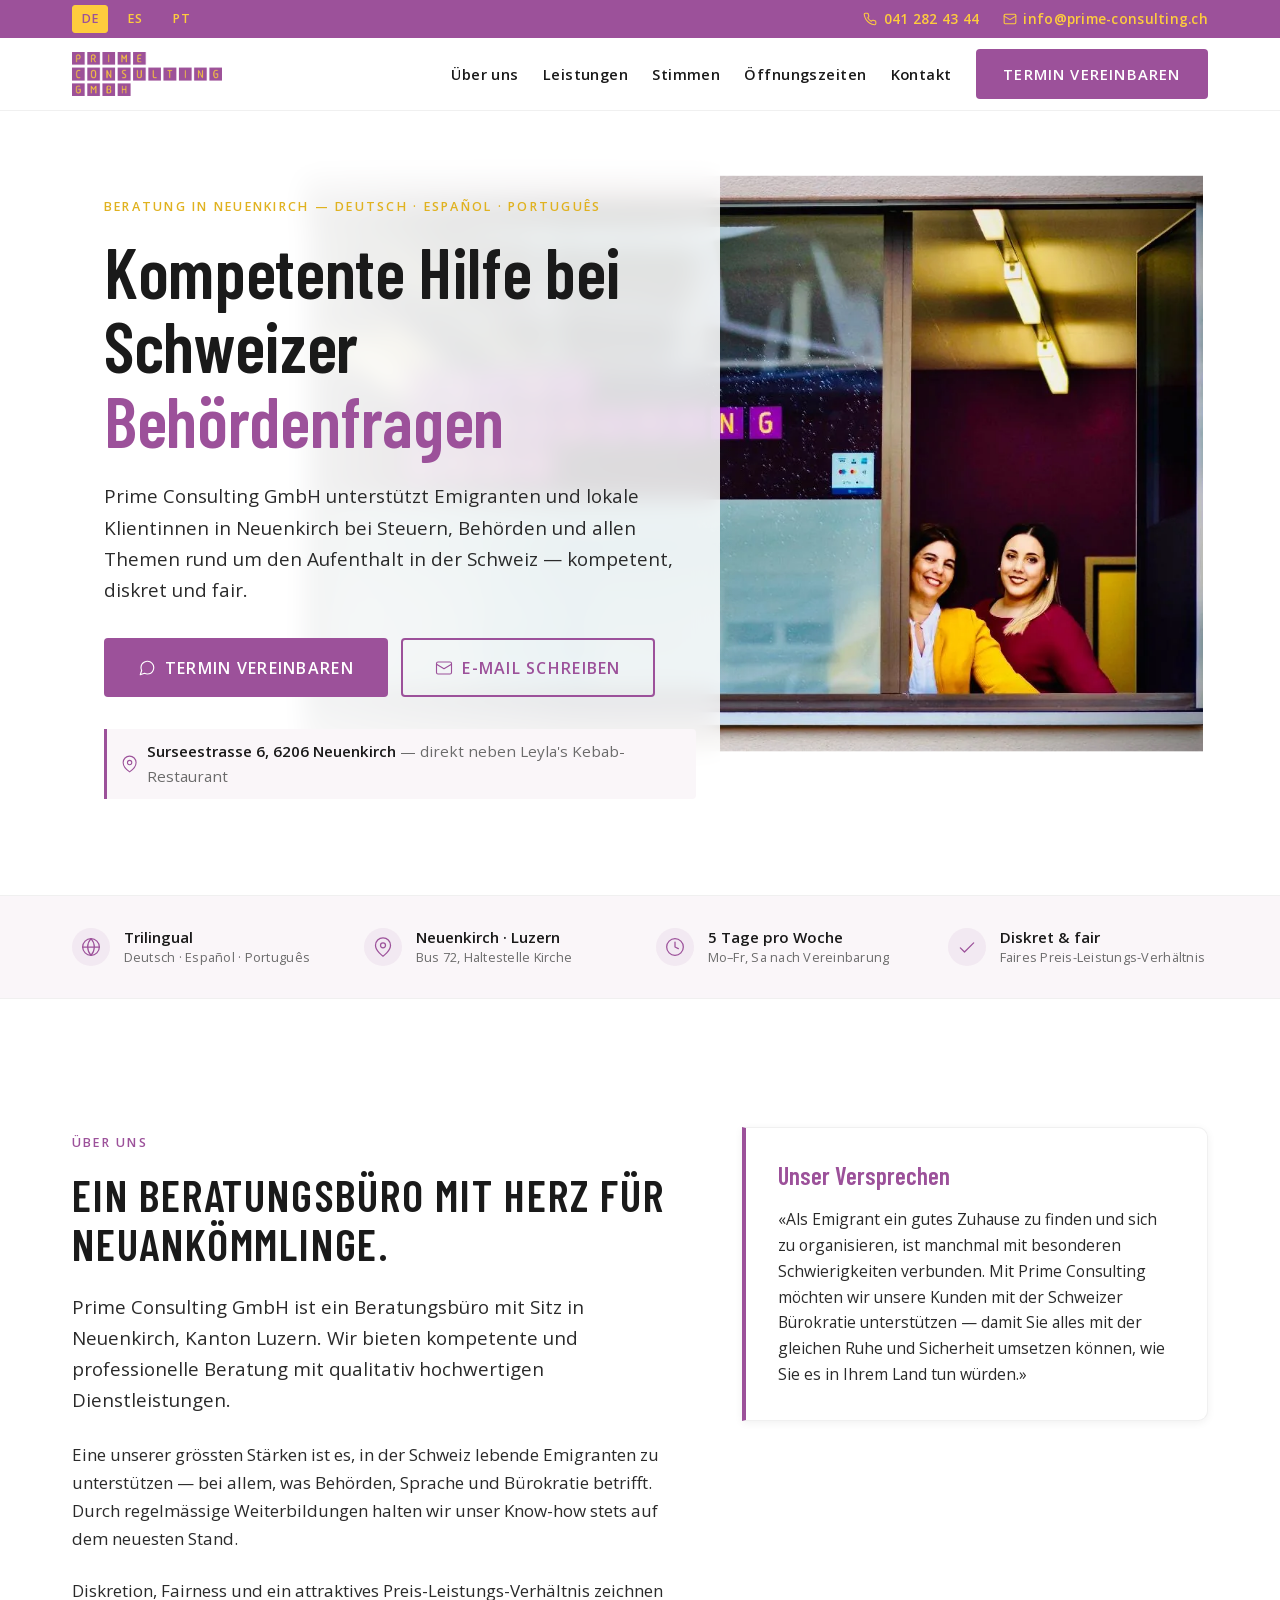
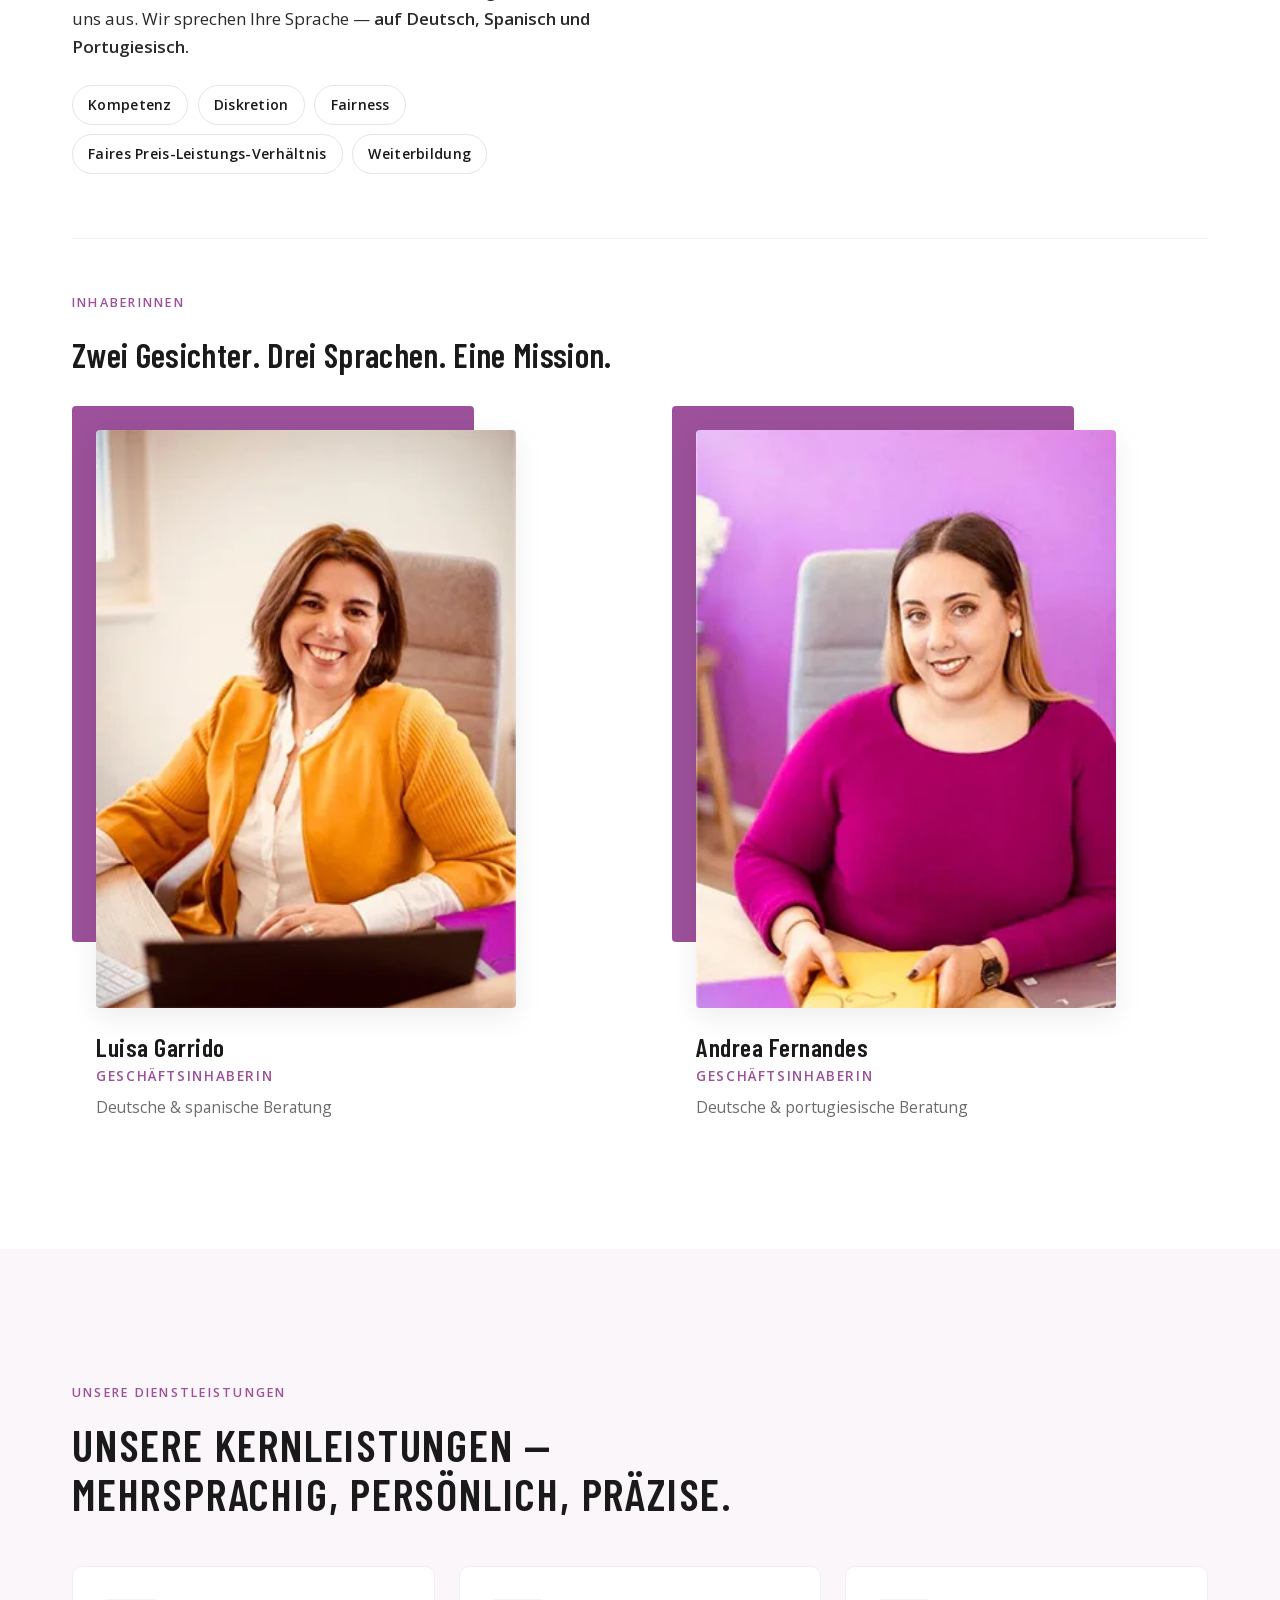
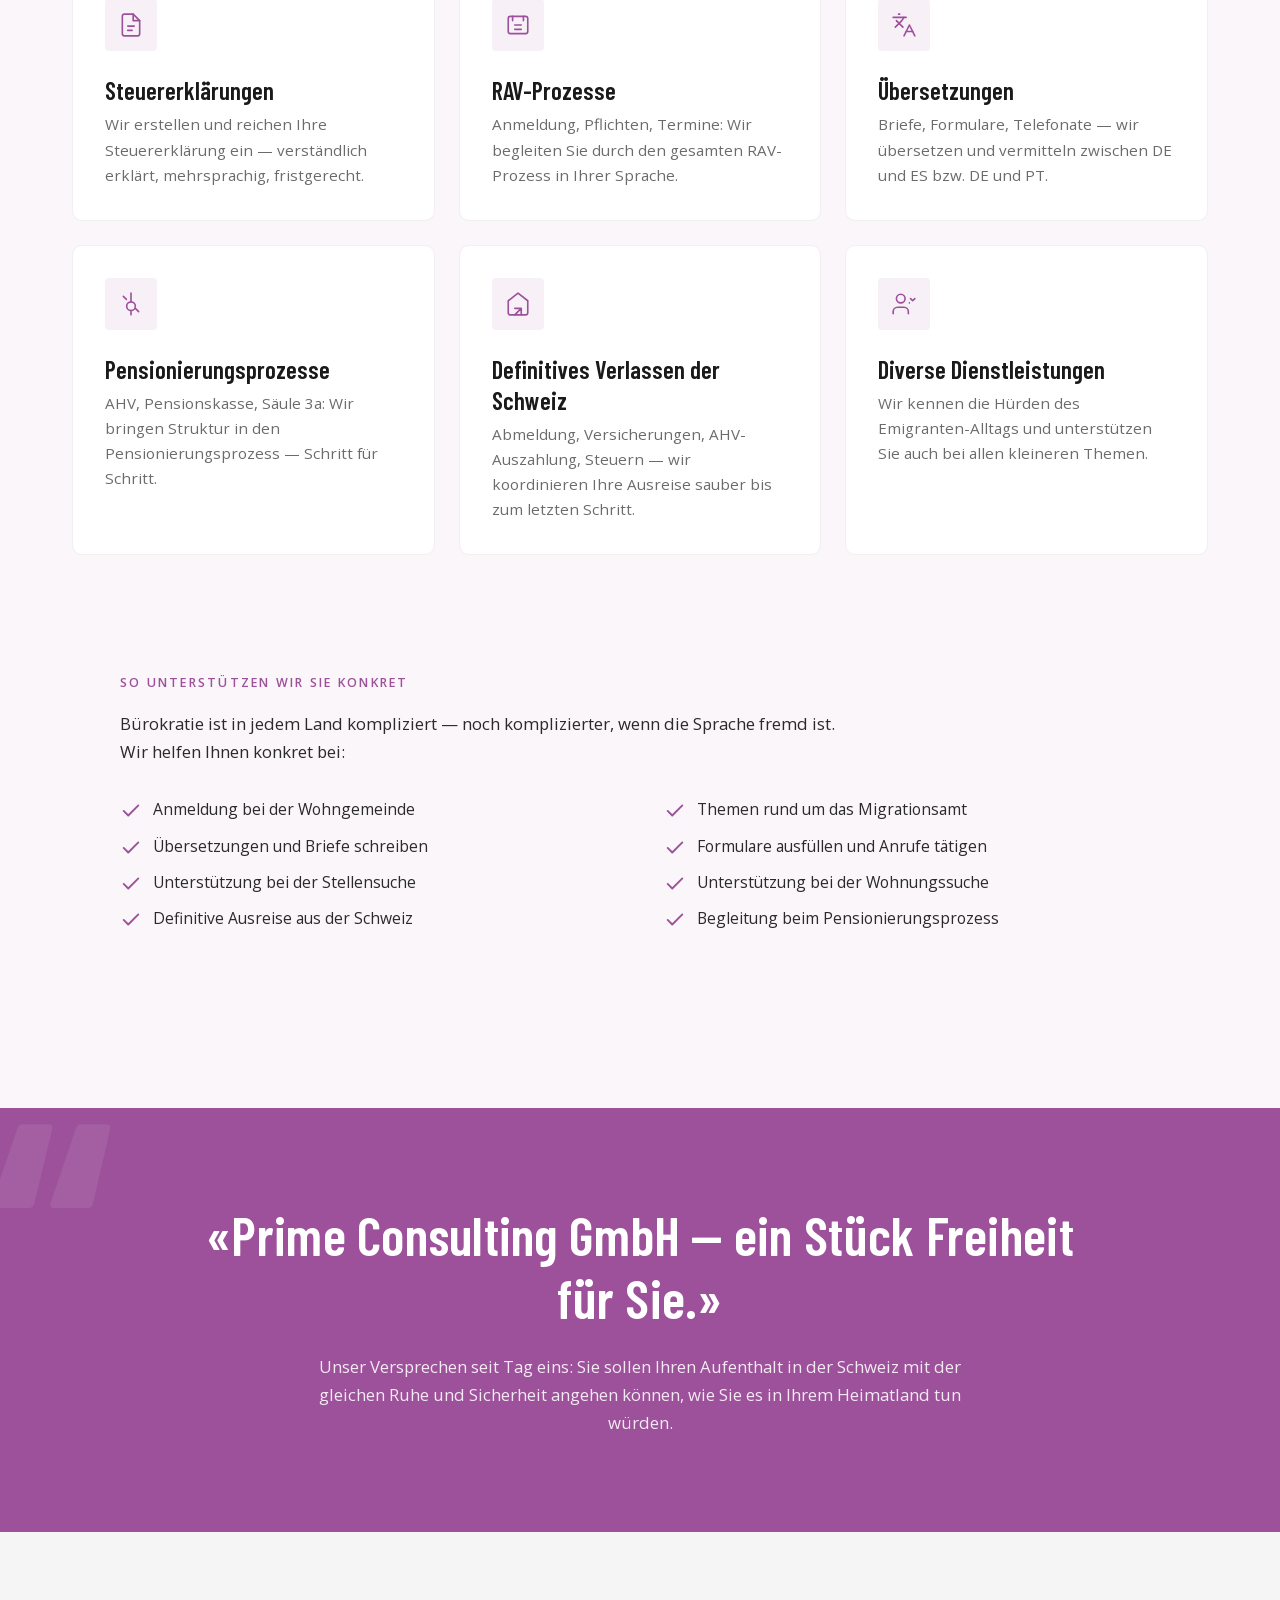
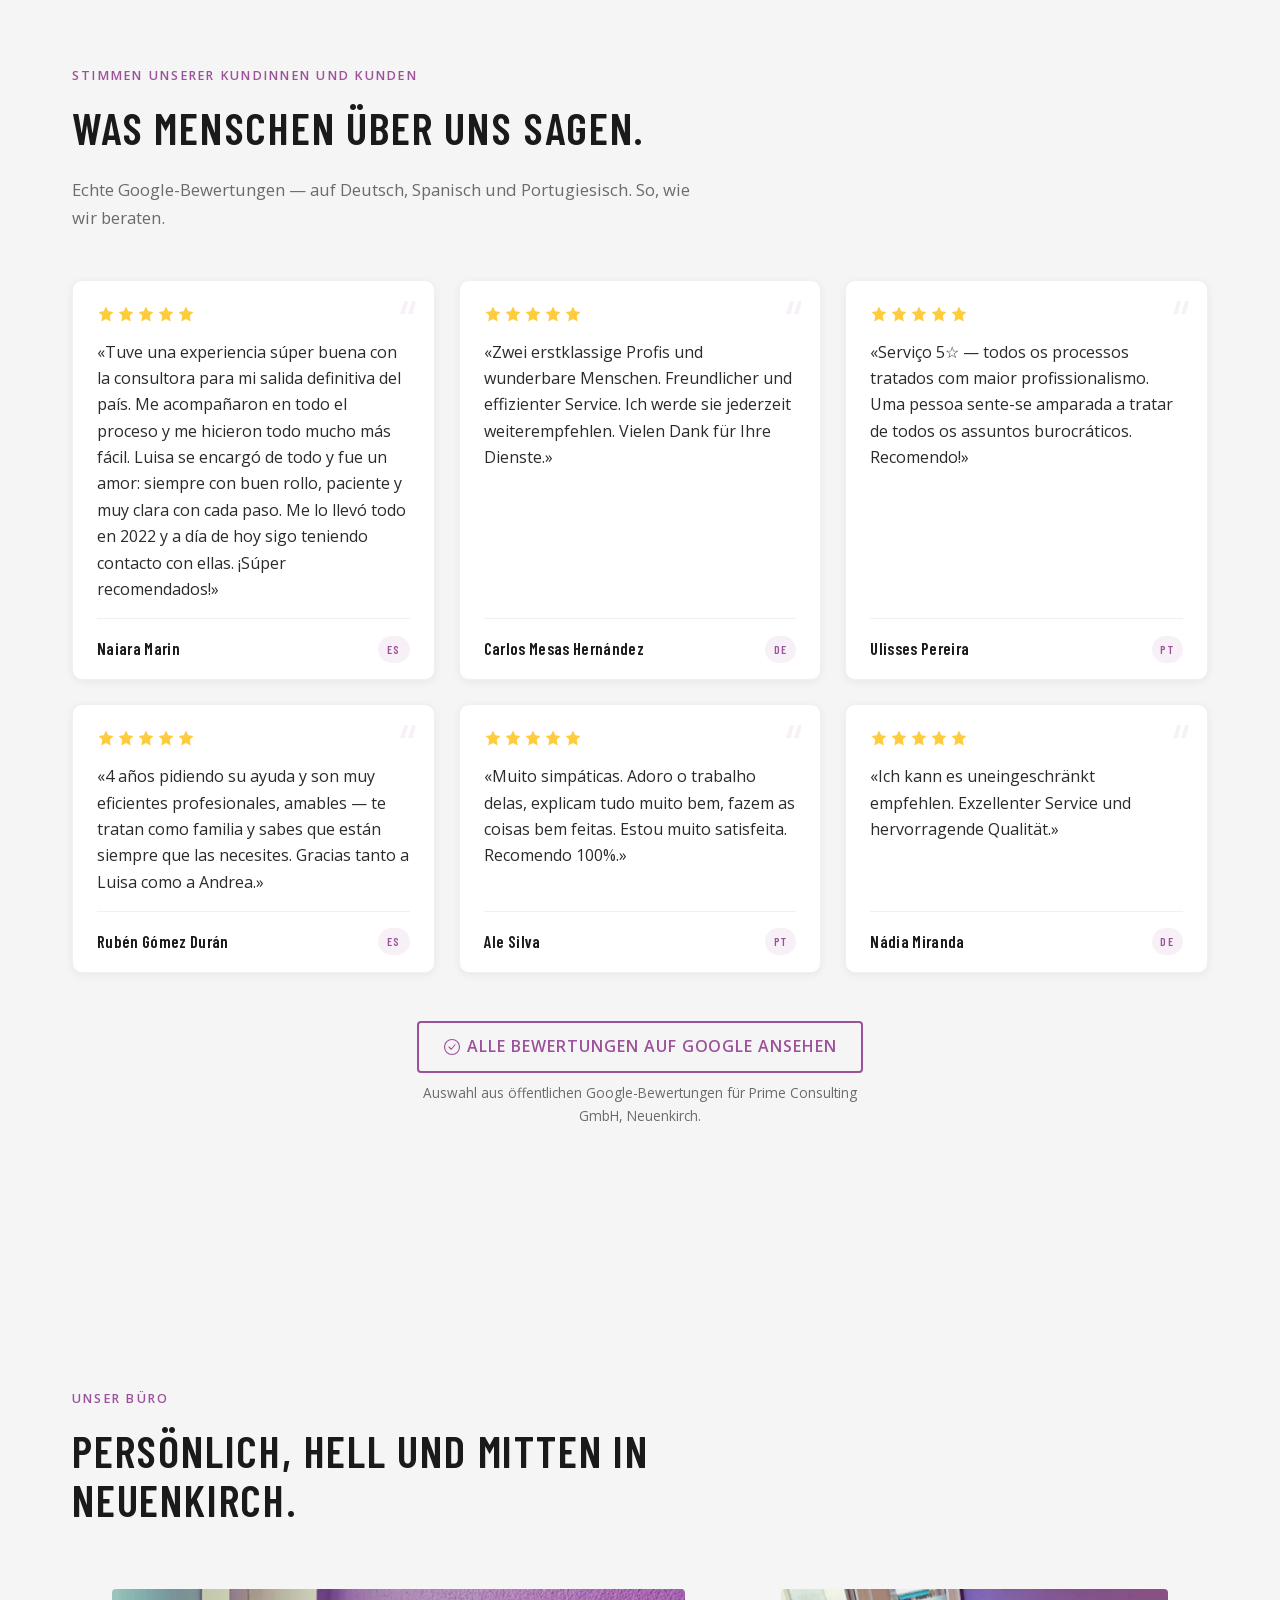
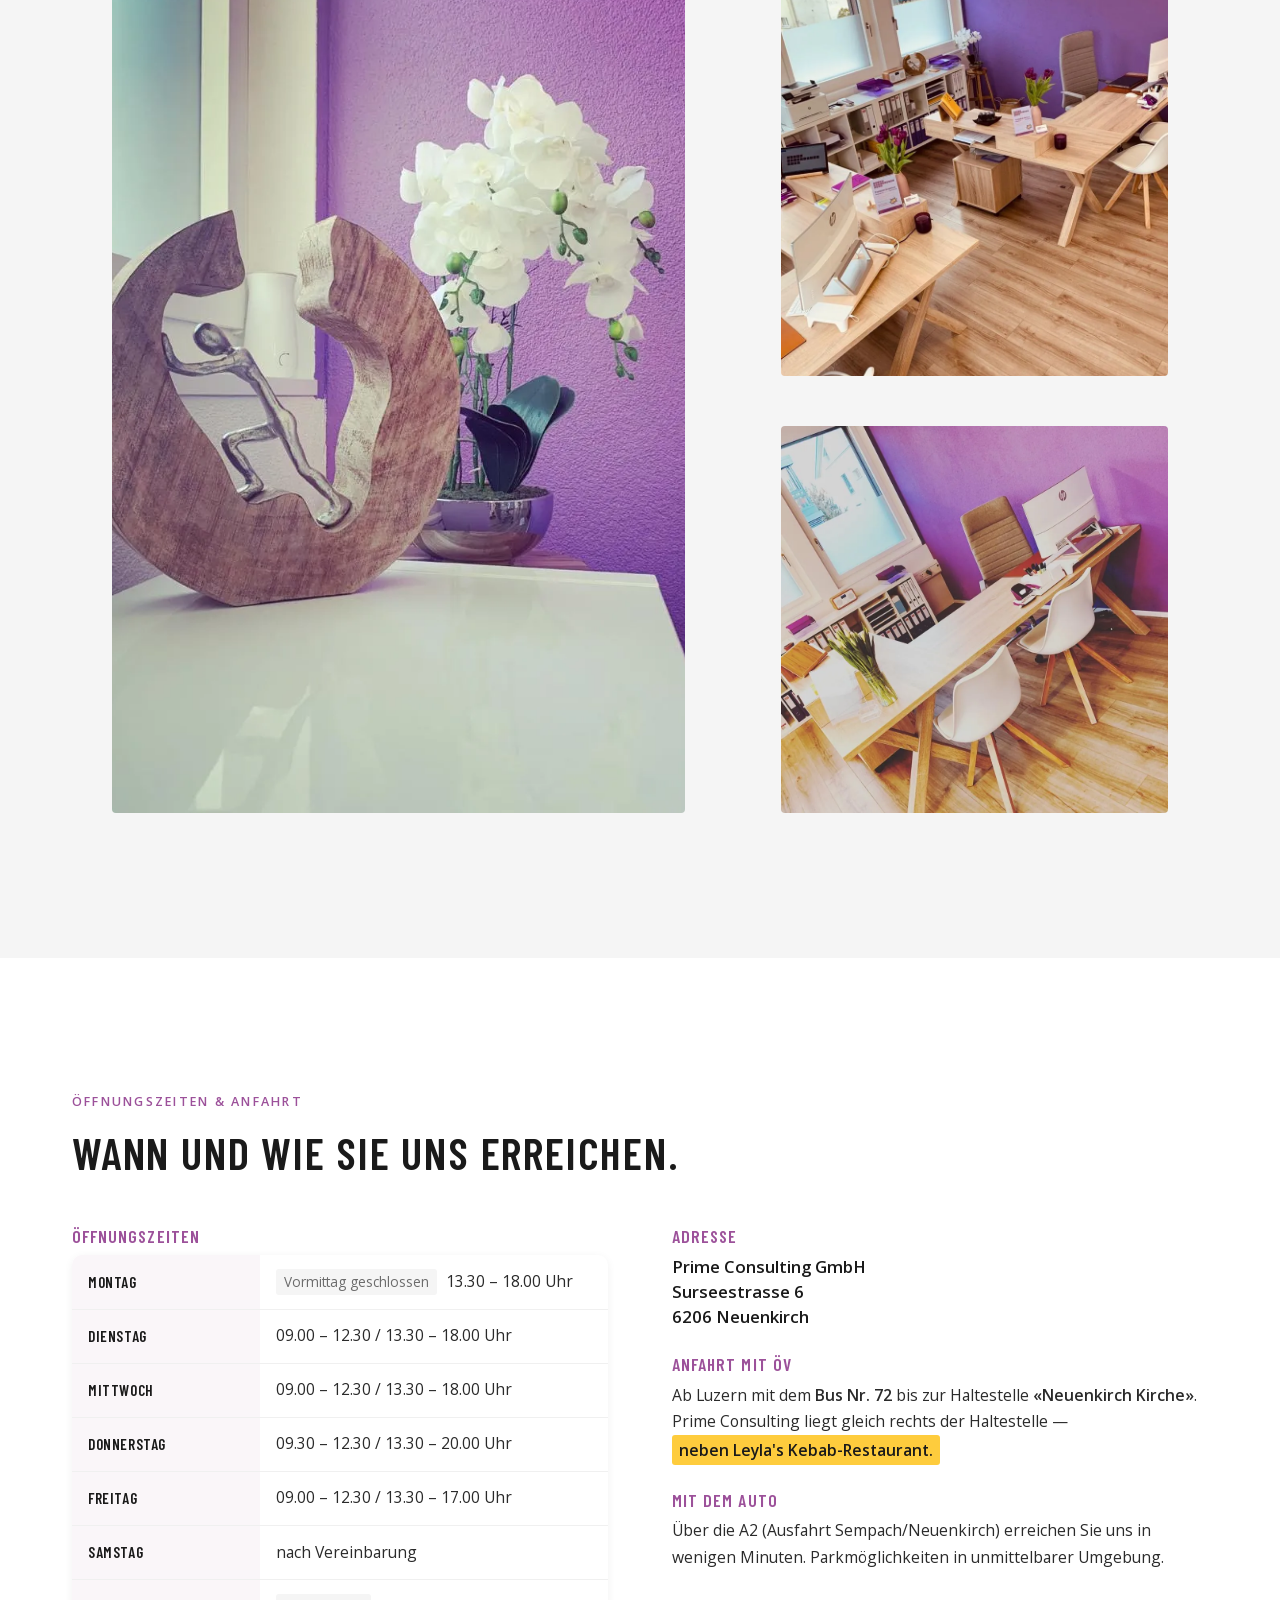
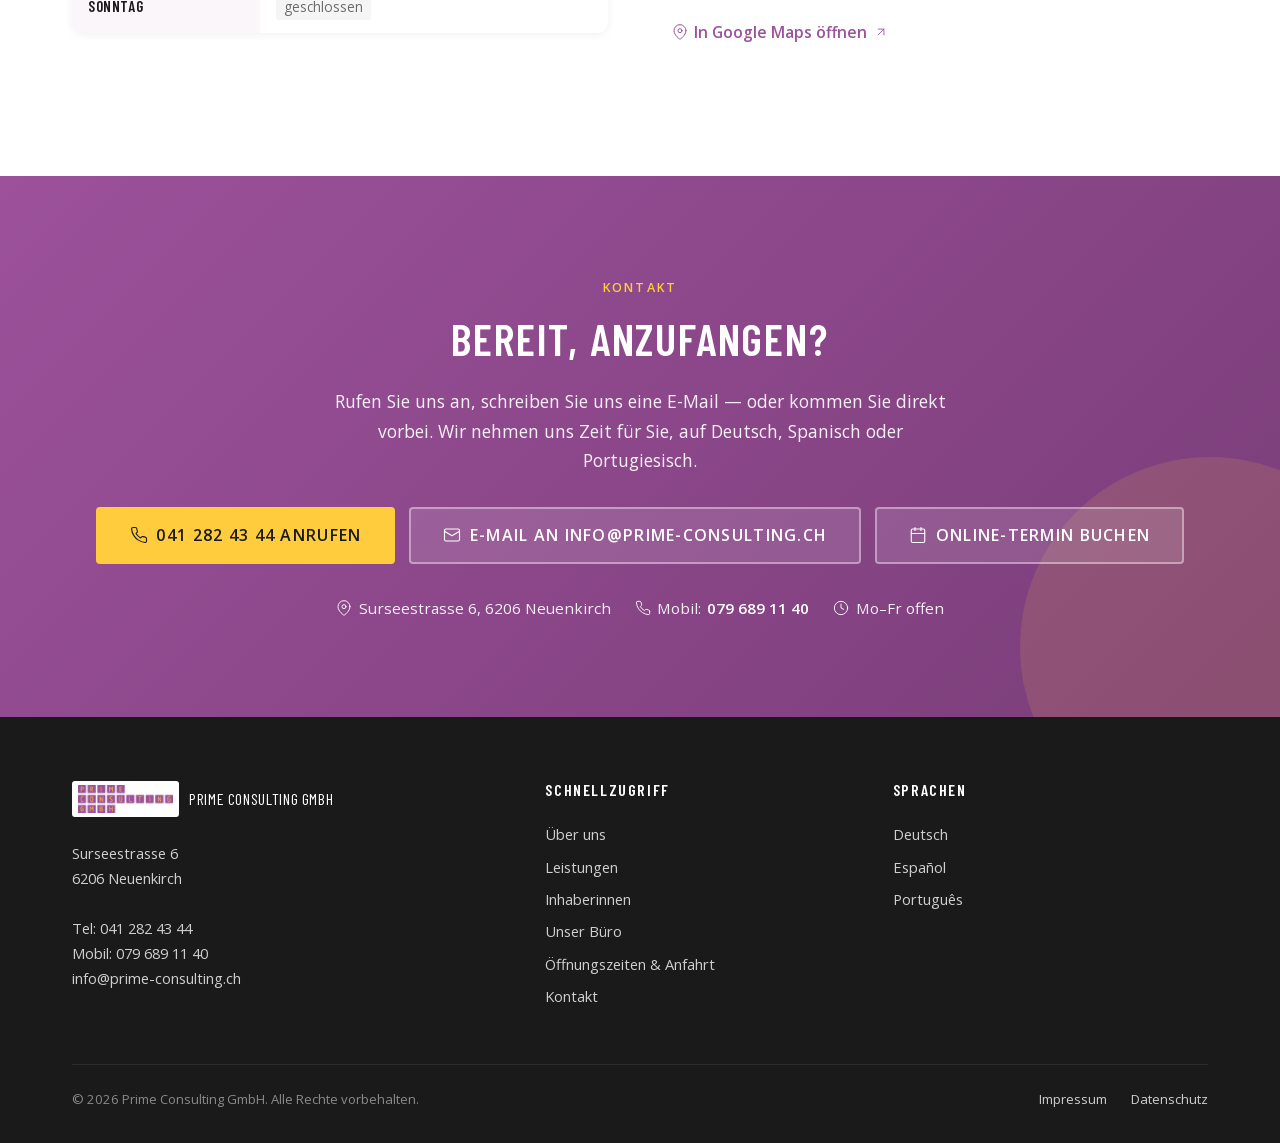
==== commit d5ae590f: "Termin-vereinbaren-CTAs auf WhatsApp umstellen - Header- und Hero-CTA "Termin vereinbaren" linken je" ====
--- a/index.html
+++ b/index.html
@@ -285,7 +285,7 @@
           <li><a class="nav__link" href="#zeiten-anfahrt">Öffnungszeiten</a></li>
           <li><a class="nav__link" href="#kontakt">Kontakt</a></li>
         </ul>
-        <a class="btn btn--primary nav__cta" href="tel:+41412824344">Termin vereinbaren</a>
+        <a class="btn btn--primary nav__cta" href="https://wa.me/41796891140?text=Hallo%20Prime%20Consulting%2C%20ich%20m%C3%B6chte%20gerne%20einen%20Termin%20vereinbaren." target="_blank" rel="noopener" aria-label="Termin per WhatsApp vereinbaren">Termin vereinbaren</a>
         <button class="nav-toggle" type="button"
                 aria-label="Menü öffnen"
                 aria-expanded="false"
@@ -330,14 +330,12 @@
                fetchpriority="high"
                decoding="async">
         </picture>
-        <span class="hero__badge">DE · ES · PT</span>
       </div>
       <div class="container hero__inner">
         <div class="hero__copy">
           <span class="eyebrow eyebrow--gold">Beratung in Neuenkirch — Deutsch · Español · Português</span>
           <h1 id="hero-title" class="hero__title">
-            Ein Stück <span class="accent">Freiheit</span><br class="hero__title-br">
-            in der Schweizer Bürokratie.
+            Kompetente Hilfe bei Schweizer <span class="accent">Behördenfragen</span><br class="hero__title-br">
           </h1>
           <p class="hero__sub">
             Prime Consulting GmbH unterstützt Emigranten und lokale Klientinnen
@@ -345,8 +343,8 @@
             Aufenthalt in der Schweiz — kompetent, diskret und fair.
           </p>
           <div class="hero__ctas">
-            <a class="btn btn--primary btn--lg" href="tel:+41412824344">
-              <svg class="icon" viewBox="0 0 24 24" aria-hidden="true" fill="none" stroke="currentColor" stroke-width="2" stroke-linecap="round" stroke-linejoin="round"><path d="M22 16.92v3a2 2 0 0 1-2.18 2 19.79 19.79 0 0 1-8.63-3.07 19.5 19.5 0 0 1-6-6A19.79 19.79 0 0 1 2.12 4.18 2 2 0 0 1 4.11 2h3a2 2 0 0 1 2 1.72c.13.96.36 1.9.7 2.8a2 2 0 0 1-.45 2.11L8.09 9.91a16 16 0 0 0 6 6l1.27-1.27a2 2 0 0 1 2.11-.45c.9.34 1.84.57 2.8.7A2 2 0 0 1 22 16.92Z"/></svg>
+            <a class="btn btn--primary btn--lg" href="https://wa.me/41796891140?text=Hallo%20Prime%20Consulting%2C%20ich%20m%C3%B6chte%20gerne%20einen%20Termin%20vereinbaren." target="_blank" rel="noopener" aria-label="Termin per WhatsApp vereinbaren">
+              <svg class="icon" viewBox="0 0 24 24" aria-hidden="true" fill="none" stroke="currentColor" stroke-width="2" stroke-linecap="round" stroke-linejoin="round"><path d="M21 11.5a8.38 8.38 0 0 1-.9 3.8 8.5 8.5 0 0 1-7.6 4.7 8.38 8.38 0 0 1-3.8-.9L3 21l1.9-5.7a8.38 8.38 0 0 1-.9-3.8 8.5 8.5 0 0 1 4.7-7.6 8.38 8.38 0 0 1 3.8-.9h.5a8.48 8.48 0 0 1 8 8v.5z"/></svg>
               Termin vereinbaren
             </a>
             <a class="btn btn--outline btn--lg" href="mailto:info@prime-consulting.ch">
--- a/css/style.css
+++ b/css/style.css
@@ -465,7 +465,7 @@
 .hero__banner {
   position: relative;
   width: 100%;
-  aspect-ratio: 1242 / 796;
+  aspect-ratio: 21 / 9;
   background: var(--color-primary);
   overflow: hidden;
 }
@@ -546,24 +546,27 @@
 @media (min-width: 960px) {
   .hero {
     padding-bottom: 0;
-    min-height: 640px;
+    min-height: 380px;
     display: flex;
-    align-items: stretch;
+    align-items: center;
   }
   .hero__banner {
     position: absolute;
-    top: 0;
-    right: 0;
-    bottom: 0;
-    width: clamp(620px, 64vw, 1200px);
-    aspect-ratio: auto;
+    top: 45%;
+    transform: translateY(-50%);
+    right: 6%;
+    height: auto;
+    width: 72vw;
+    max-width: 900px;
+    aspect-ratio: 1242 / 796;
     z-index: 1;
   }
+  .hero__banner-img { object-position: center; }
   .hero__banner::after {
     content: "";
     position: absolute;
     inset: 0;
-    background: linear-gradient(90deg, rgba(255,255,255,0.55) 0%, rgba(255,255,255,0.05) 22%, rgba(0,0,0,0) 40%);
+    background: linear-gradient(90deg, rgba(255,255,255,0.65) 0%, rgba(255,255,255,0.05) 30%, rgba(0,0,0,0) 50%);
     pointer-events: none;
   }
   .hero__badge {
@@ -575,25 +578,25 @@
   .hero__inner {
     position: relative;
     z-index: 2;
-    padding-top: var(--space-7);
-    padding-bottom: var(--space-7);
+    padding-top: var(--space-5);
+    padding-bottom: var(--space-5);
     display: flex;
     align-items: center;
     width: 100%;
   }
   .hero__copy {
-    background: rgba(255, 255, 255, 0.97);
-    backdrop-filter: blur(8px);
-    -webkit-backdrop-filter: blur(8px);
-    border-left: 4px solid var(--color-primary);
+    background: rgba(255, 255, 255, 0.85);
+    backdrop-filter: blur(12px);
+    -webkit-backdrop-filter: blur(12px);
     border-radius: 0 var(--radius-lg) var(--radius-lg) 0;
-    box-shadow: var(--shadow-lg);
+    box-shadow: none;
     padding: var(--space-5);
-    max-width: 520px;
+    max-width: 620px;
+    margin-left: -2rem;
   }
 }
 @media (min-width: 1280px) {
-  .hero__copy { max-width: 560px; padding: var(--space-5) var(--space-6); }
+  .hero__copy { max-width: 680px; padding: var(--space-5) var(--space-6); }
 }
 
 /* ---------- Trust Bar ---------- */
@@ -1283,7 +1286,7 @@
 @media (min-width: 1024px) {
   body { font-size: 17px; }
   .section { padding: var(--space-8) 0; }
-  .hero { padding-top: var(--space-7); padding-bottom: var(--space-8); }
+  .hero { padding-top: var(--space-4); padding-bottom: var(--space-5); }
 
   .services__grid { grid-template-columns: repeat(3, 1fr); }
   .services-detail__list { column-gap: var(--space-5); }
